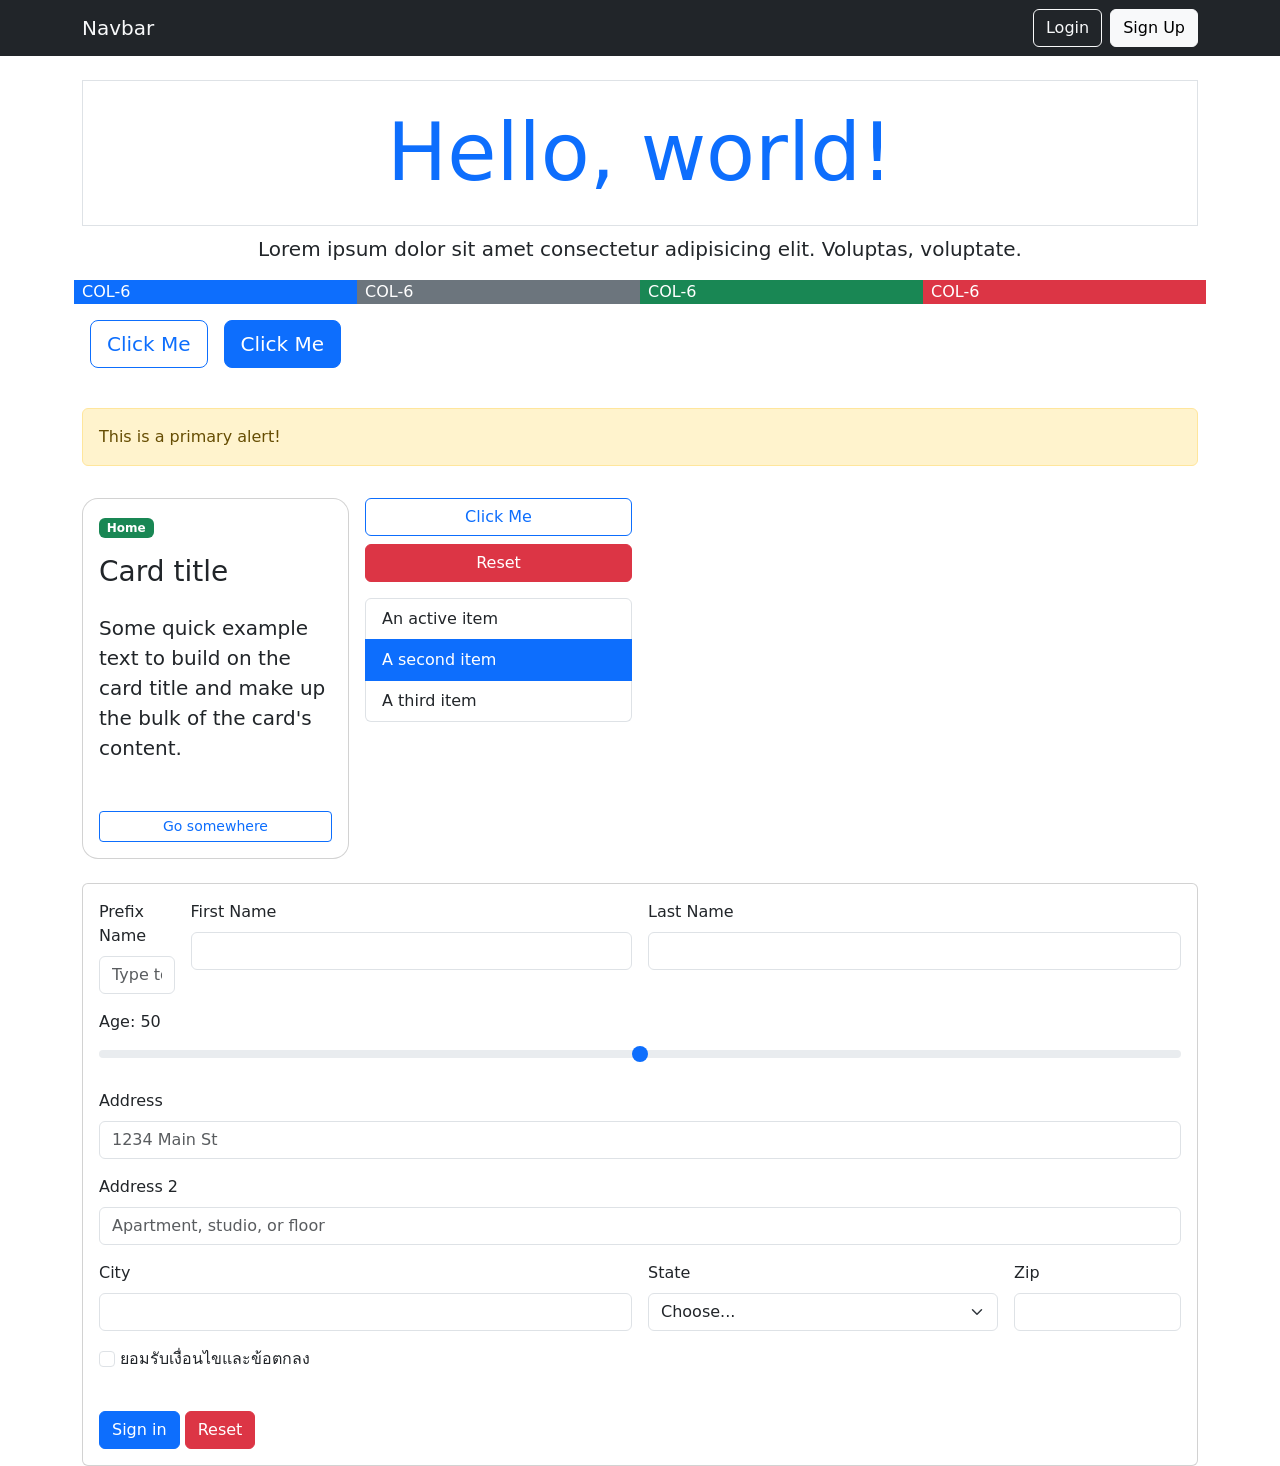
==== index.html @ 695d3e36 "initial project" ====
<!doctype html>
<html lang="en">

<head>
  <meta charset="utf-8">
  <meta name="viewport" content="width=device-width, initial-scale=1">
  <title>Bootstrap demo</title>
  <link href="https://cdn.jsdelivr.net/npm/bootstrap@5.3.8/dist/css/bootstrap.min.css" rel="stylesheet"
    integrity="sha384-sRIl4kxILFvY47J16cr9ZwB07vP4J8+LH7qKQnuqkuIAvNWLzeN8tE5YBujZqJLB" crossorigin="anonymous">
</head>

<body>
  <nav class="navbar navbar-expand-lg navbar-light bg-dark">
    <div class="container">
      <a class="navbar-brand link-light" href="#">Navbar</a>
      <div class="d-flex gap-2">
        <button class="btn btn-outline-light">Login</button>
        <button class="btn btn-light">Sign Up</button>
      </div>
      <!-- <button class="navbar-toggler" type="button" data-bs-toggle="collapse" data-bs-target="#navbarNav"
        aria-controls="navbarNav" aria-expanded="false" aria-label="Toggle navigation">
        <span class="navbar-toggler-icon"></span>
      </button> -->
      <!-- <div class="collapse navbar-collapse" id="navbarNav">
        <ul class="navbar-nav">
          <li class="nav-item">
            <a class="nav-link active" aria-current="page" href="#">Home</a>
          </li>
          <li class="nav-item">
            <a class="nav-link" href="#">Features</a>
          </li>
          <li class="nav-item">
            <a class="nav-link" href="#">Pricing</a>
          </li>
          <li class="nav-item">
            <a class="nav-link disabled">Disabled</a>
          </li>
        </ul>
      </div> -->
    </div>
  </nav>

  <div class="container py-4">
    <h1 class="text-center display-1 p-4 border text-primary">Hello, world!</h1>
    <p class="lead text-center">Lorem ipsum dolor sit amet consectetur adipisicing elit. Voluptas, voluptate.</p>
    <div class="row g-3">
      <div class="col-md-3 col-xs-6 col-12 bg-primary text-white">
        COL-6
      </div>
      <div class="col-md-3 col-xs-6 col-12 bg-secondary text-white">
        COL-6
      </div>
      <div class="col-md-3 col-xs-6 col-12 bg-success text-white">
        COL-6
      </div>
      <div class="col-md-3 col-xs-6 col-12 bg-danger text-white">
        COL-6
      </div>
      <div class="col-md-3 col-xs-6 col-12 text-white d-flex justify-content-center align-items-center gap-3">
        <button class="btn btn-outline-primary btn-lg">Click Me</button>
        <button class="btn btn-primary btn-lg">Click Me</button>
      </div>
    </div>

    <div class="row g-3 mt-4">

      <div>
        <div class="alert alert-warning" role="alert">
          This is a primary alert!
        </div>
      </div>

      <div class="col-3">
        <div class="card rounded-4 h-100">
          <div class="card-body d-flex flex-column gap-3">
            <div>
              <span class="badge text-bg-success">Home</span>
            </div>
            <h3 class="card-title">Card title</h3>
            <p class="lead card-text">Some quick example text to build on the card title and make up the bulk of the
              card's content.</p>
            <img
              src="https://images.unsplash.com/photo-1773332585754-f1436987743b?q=80&w=1170&auto=format&fit=crop&ixlib=rb-4.1.0&ixid=M3wxMjA3fDF8MHxwaG90by1wYWdlfHx8fGVufDB8fHx8fA%3D%3D"
              alt="" />
            <button class="btn btn-sm btn-outline-primary w-100">Go somewhere</button>
          </div>
        </div>
      </div>

      <div class="col-3">
        <div class="d-flex flex-column justify-content-center w-100 gap-2">
          <button class="btn btn-outline-primary">Click Me</button>
          <button class="btn btn-danger">Reset</button>
        </div>
        <div class="list-group mt-3">
          <a href="#" class="list-group-item list-group-item-action" aria-current="true">
            An active item
          </a>
          <a href="#" class="list-group-item list-group-item-action active">A second item</a>
          <a href="#" class="list-group-item list-group-item-action">A third item</a>
        </div>
      </div>
    </div>

  </div>

  <!-- Form -->
  <div class="container">
    <div class="card">
      <div class="card-body">
        <form class="needs-validation row g-3" novalidate>

          <div class="col-md-1">
            <label for="pname" class="form-label">Prefix Name</label>
            <input class="form-control" list="prefixOptions" id="pname" placeholder="Type to search...">
            <datalist id="prefixOptions">
              <option value="" disabled selected hidden>Select a prefix</option>
              <option value="Mr.">
              <option value="Mrs.">
              <option value="Ms.">
              <option value="Dr.">
              <option value="Prof.">
            </datalist>
          </div>

          <div class="col-md-5">
            <label for="fname" class="form-label">First Name</label>
            <input type="text" class="form-control" id="fname" required>
            <div class="invalid-feedback">
              Please provide your first name.
            </div>
          </div>

          <div class="col-md-6">
            <label for="lname" class="form-label">Last Name</label>
            <input type="text" class="form-control" id="lname" required>
            <div class="invalid-feedback">
              Please provide your last name.
            </div>
          </div>

          <div class="col-md-12">
            <label for="age" class="form-label">Age: <span id="ageValue">50</span></label>
            <input type="range" class="form-range" id="age" min="0" max="100" value="50" required>
            <div class="invalid-feedback">
              Please provide your age.
            </div>
          </div>

          <div class="col-12">
            <label for="inputAddress" class="form-label">Address</label>
            <input type="text" class="form-control" id="inputAddress" placeholder="1234 Main St" required>
            <div class="invalid-feedback">
              Please provide a valid address.
            </div>
          </div>

          <div class="col-12">
            <label for="inputAddress2" class="form-label">Address 2</label>
            <input type="text" class="form-control" id="inputAddress2" placeholder="Apartment, studio, or floor">
          </div>

          <div class="col-md-6">
            <label for="inputCity" class="form-label">City</label>
            <input type="text" class="form-control" id="inputCity" required>
            <div class="invalid-feedback">
              Please provide a valid city.
            </div>
          </div>

          <div class="col-md-4">
            <label for="inputState" class="form-label">State</label>
            <select id="inputState" class="form-select">
              <option selected>Choose...</option>
              <option>...</option>
            </select>
          </div>

          <div class="col-md-2">
            <label for="inputZip" class="form-label">Zip</label>
            <input type="text" class="form-control" id="inputZip" required>
            <div class="invalid-feedback">
              Please provide a valid zip.
            </div>
          </div>

          <div>
            <input type="checkbox" class="form-check-input" id="terms" required>
            <div class="invalid-feedback">
              You must accept the terms and conditions.
            </div>
            <label class="form-check-label" for="terms">
              ยอมรับเงื่อนไขและข้อตกลง
            </label>
          </div>
          
          <div class="col-md-2">
            <button type="submit" class="btn btn-primary mt-4">Sign in</button>
            <button type="reset" class="btn btn-danger mt-4">Reset</button>
          </div>
        </form>
      </div>
    </div>
  </div>

  <script src="https://cdn.jsdelivr.net/npm/bootstrap@5.3.8/dist/js/bootstrap.bundle.min.js"
    integrity="sha384-FKyoEForCGlyvwx9Hj09JcYn3nv7wiPVlz7YYwJrWVcXK/BmnVDxM+D2scQbITxI"
    crossorigin="anonymous"></script>

  <script>
    (() => {
      'use strict'
      const forms = document.querySelectorAll('.needs-validation')
      Array.from(forms).forEach(form => {
        form.addEventListener('submit', event => {
          if (!form.checkValidity()) {
            event.preventDefault()
            event.stopPropagation()
          }
          form.classList.add('was-validated')
        }, false)
      })
    })()

    // Show range slider value in real-time
    const ageRange = document.getElementById('age')
    const ageValue = document.getElementById('ageValue')
    ageRange.addEventListener('input', () => {
      ageValue.textContent = ageRange.value
    })
  </script>
</body>

</html>
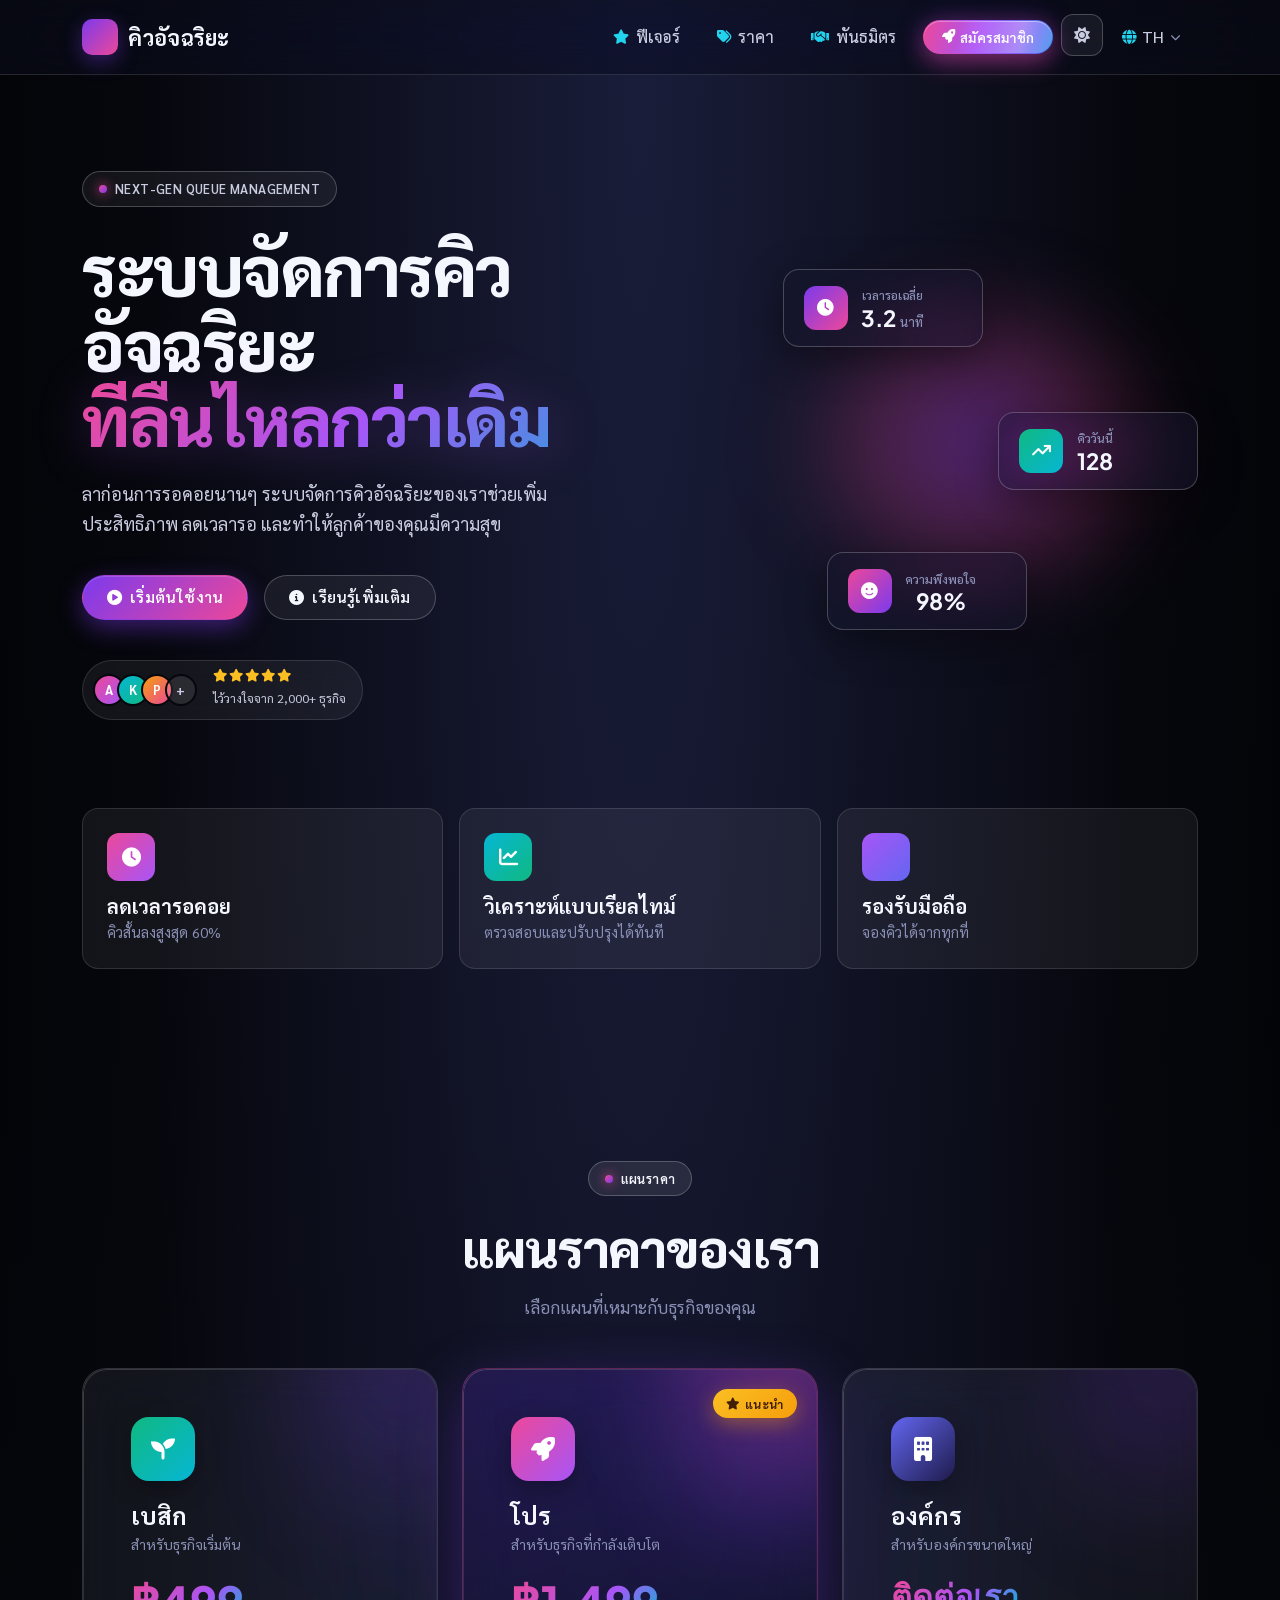
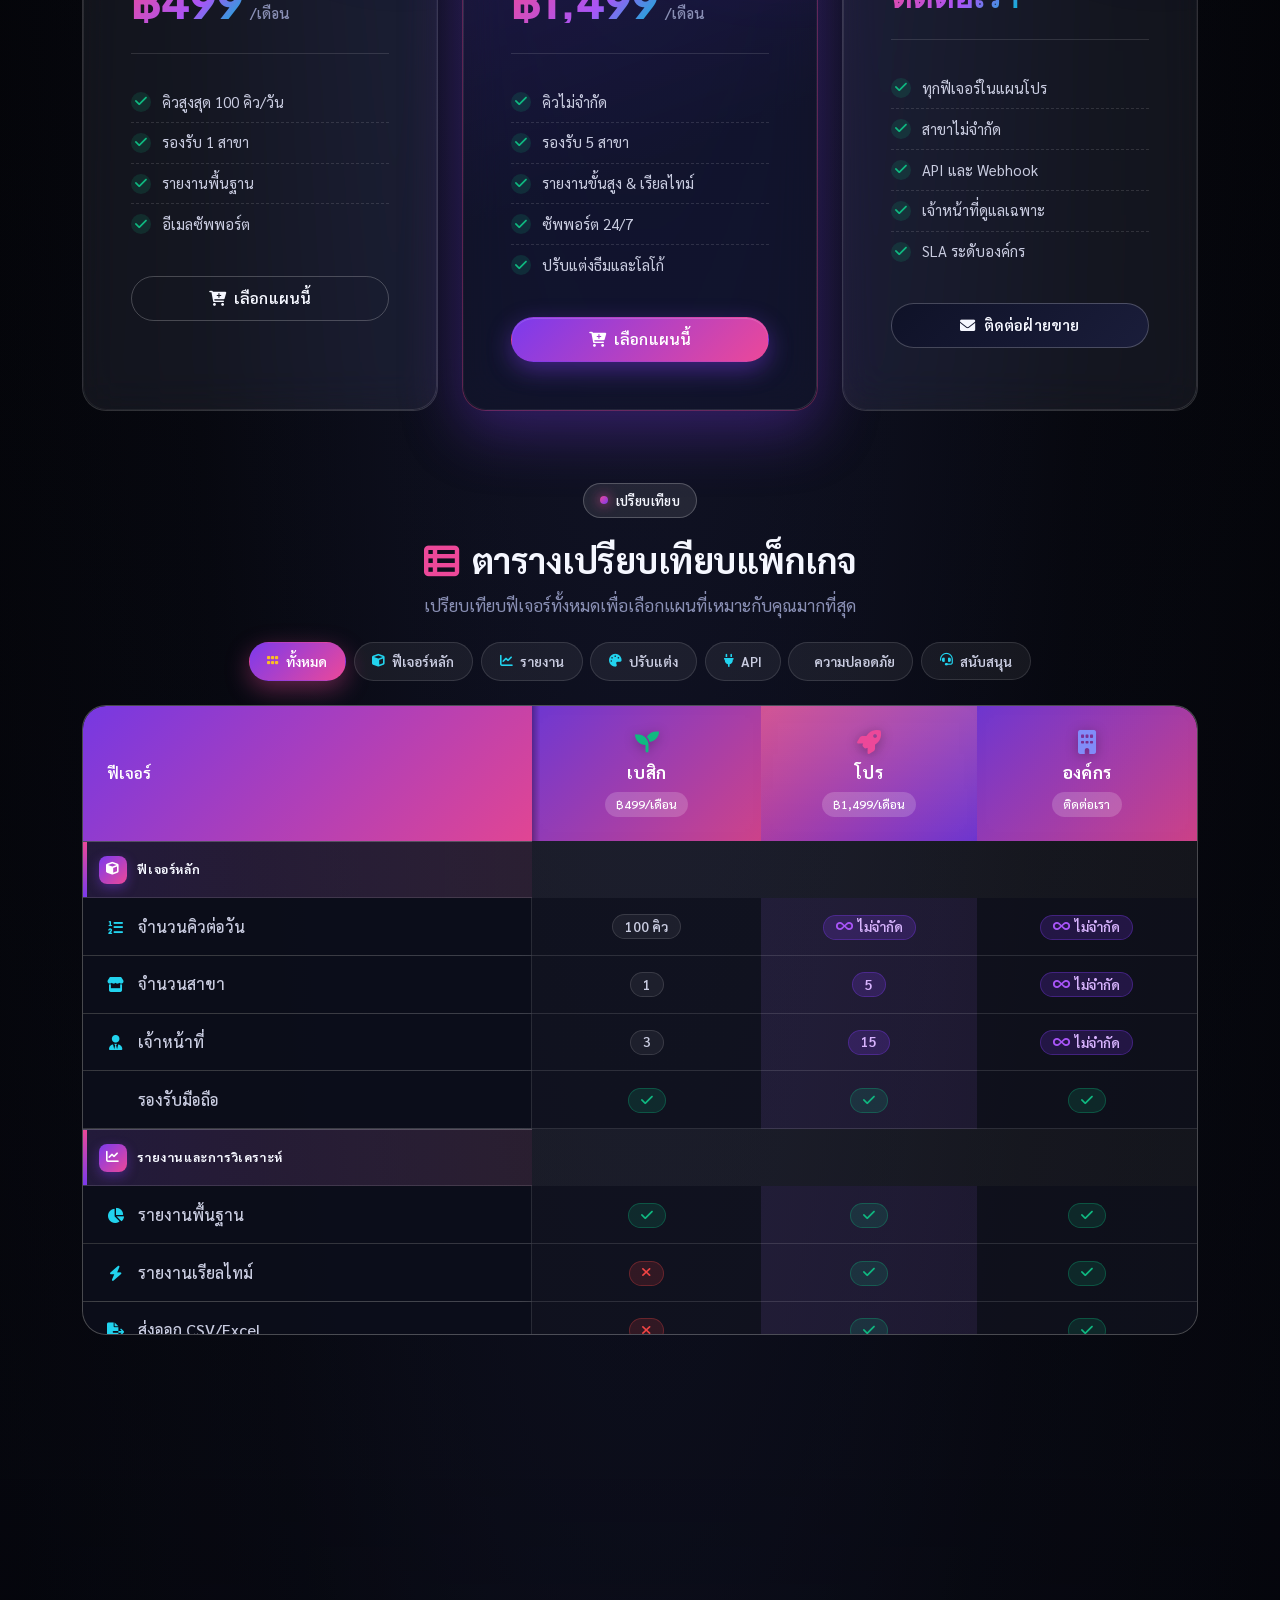
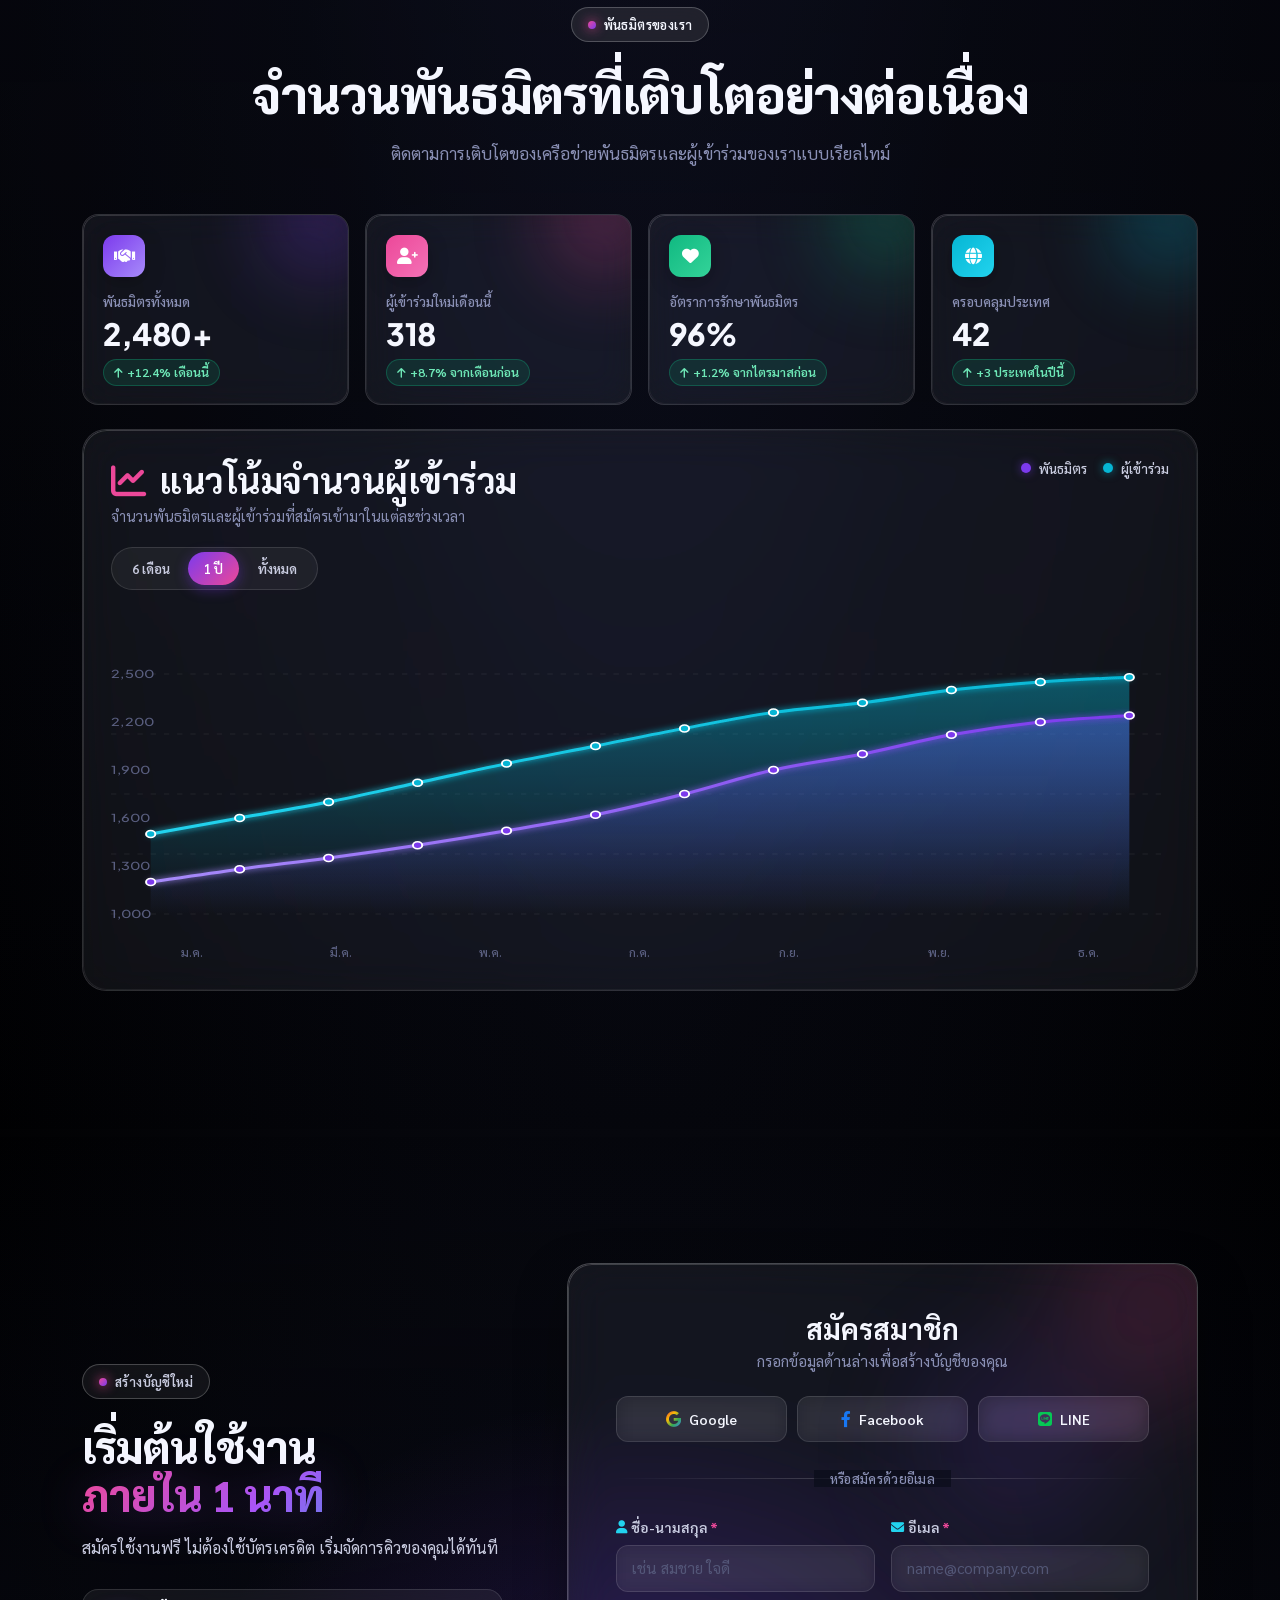
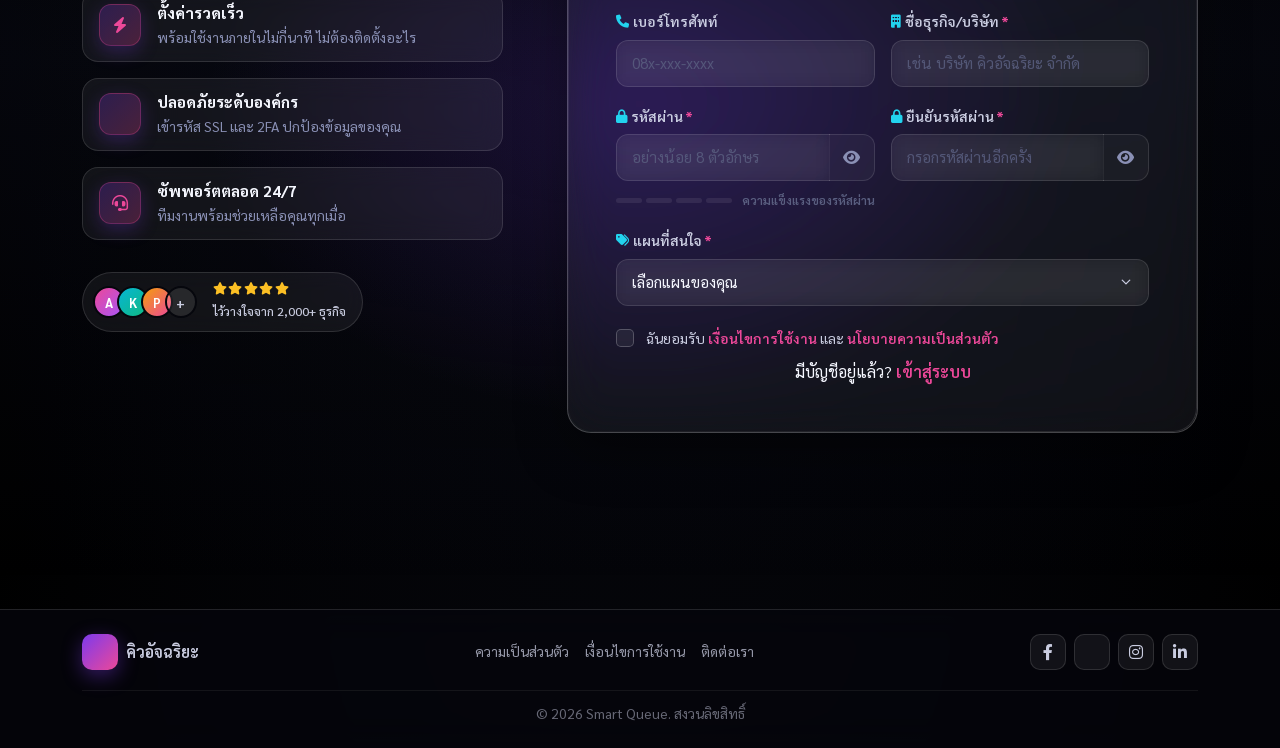
==== commit c8b38166: "Include switch theme" ====
--- a/index.html
+++ b/index.html
@@ -1,234 +1,1331 @@
-<!doctype html>
-<html lang="en">
+<!DOCTYPE html>
+<html lang="th">
 
 <head>
-  <meta charset="utf-8">
-  <meta name="viewport" content="width=device-width, initial-scale=1">
-  <title>Bootstrap demo</title>
-  <link href="https://cdn.jsdelivr.net/npm/bootstrap@5.3.8/dist/css/bootstrap.min.css" rel="stylesheet"
-    integrity="sha384-sRIl4kxILFvY47J16cr9ZwB07vP4J8+LH7qKQnuqkuIAvNWLzeN8tE5YBujZqJLB" crossorigin="anonymous">
+    <meta charset="utf-8">
+    <meta name="viewport" content="width=device-width, initial-scale=1.0">
+    <title>Landing Page — Aurora Glass</title>
+
+    <link rel="stylesheet" href="https://cdnjs.cloudflare.com/ajax/libs/font-awesome/6.0.0-beta3/css/all.min.css">
+    <link rel="stylesheet" href="https://cdnjs.cloudflare.com/ajax/libs/animate.css/4.1.1/animate.min.css">
+
+    <!-- Google Fonts -->
+    <link rel="preconnect" href="https://fonts.googleapis.com">
+    <link rel="preconnect" href="https://fonts.gstatic.com" crossorigin>
+    <link
+        href="https://fonts.googleapis.com/css2?family=Sarabun:ital,wght@0,100;0,200;0,300;0,400;0,500;0,600;0,700;0,800;1,100;1,200;1,300;1,400;1,500;1,600;1,700;1,800&family=Plus+Jakarta+Sans:wght@500;600;700;800&display=swap"
+        rel="stylesheet">
+
+    <!-- Bootstrap -->
+    <link href="https://cdn.jsdelivr.net/npm/bootstrap@5.3.8/dist/css/bootstrap.min.css" rel="stylesheet"
+        integrity="sha384-sRIl4kxILFvY47J16cr9ZwB07vP4J8+LH7qKQnuqkuIAvNWLzeN8tE5YBujZqJLB" crossorigin="anonymous">
+
+    <link rel="stylesheet" href="./styles.css">
+
+    <script>
+        // Apply theme as early as possible to avoid flash of unstyled content.
+        (function () {
+            try {
+                var stored = localStorage.getItem('preferred-theme');
+                var theme = (stored === 'light' || stored === 'dark') ? stored : 'dark';
+                document.documentElement.setAttribute('data-theme', theme);
+            } catch (e) {
+                document.documentElement.setAttribute('data-theme', 'dark');
+            }
+        })();
+    </script>
 </head>
 
-<body>
-  <nav class="navbar navbar-expand-lg navbar-light bg-dark">
-    <div class="container">
-      <a class="navbar-brand link-light" href="#">Navbar</a>
-      <div class="d-flex gap-2">
-        <button class="btn btn-outline-light">Login</button>
-        <button class="btn btn-light">Sign Up</button>
-      </div>
-      <!-- <button class="navbar-toggler" type="button" data-bs-toggle="collapse" data-bs-target="#navbarNav"
-        aria-controls="navbarNav" aria-expanded="false" aria-label="Toggle navigation">
-        <span class="navbar-toggler-icon"></span>
-      </button> -->
-      <!-- <div class="collapse navbar-collapse" id="navbarNav">
-        <ul class="navbar-nav">
-          <li class="nav-item">
-            <a class="nav-link active" aria-current="page" href="#">Home</a>
-          </li>
-          <li class="nav-item">
-            <a class="nav-link" href="#">Features</a>
-          </li>
-          <li class="nav-item">
-            <a class="nav-link" href="#">Pricing</a>
-          </li>
-          <li class="nav-item">
-            <a class="nav-link disabled">Disabled</a>
-          </li>
-        </ul>
-      </div> -->
+<body class="aurora-body">
+
+    <!-- Aurora background layers (animated gradient blobs) -->
+    <div class="aurora-bg" aria-hidden="true">
+        <div class="aurora-blob aurora-blob-1"></div>
+        <div class="aurora-blob aurora-blob-2"></div>
+        <div class="aurora-blob aurora-blob-3"></div>
+        <div class="aurora-blob aurora-blob-4"></div>
+        <div class="aurora-noise"></div>
     </div>
-  </nav>
-
-  <div class="container py-4">
-    <h1 class="text-center display-1 p-4 border text-primary">Hello, world!</h1>
-    <p class="lead text-center">Lorem ipsum dolor sit amet consectetur adipisicing elit. Voluptas, voluptate.</p>
-    <div class="row g-3">
-      <div class="col-md-3 col-xs-6 col-12 bg-primary text-white">
-        COL-6
-      </div>
-      <div class="col-md-3 col-xs-6 col-12 bg-secondary text-white">
-        COL-6
-      </div>
-      <div class="col-md-3 col-xs-6 col-12 bg-success text-white">
-        COL-6
-      </div>
-      <div class="col-md-3 col-xs-6 col-12 bg-danger text-white">
-        COL-6
-      </div>
-      <div class="col-md-3 col-xs-6 col-12 text-white d-flex justify-content-center align-items-center gap-3">
-        <button class="btn btn-outline-primary btn-lg">Click Me</button>
-        <button class="btn btn-primary btn-lg">Click Me</button>
-      </div>
-    </div>
-
-    <div class="row g-3 mt-4">
-
-      <div>
-        <div class="alert alert-warning" role="alert">
-          This is a primary alert!
+
+    <!-- ================= NAVBAR ================= -->
+    <nav class="navbar navbar-expand-lg aurora-navbar sticky-top">
+        <div class="container">
+            <a class="navbar-brand aurora-brand" href="#">
+                <span class="brand-mark"><i class="fas fa-users-line"></i></span>
+                <span data-i18n data-th="คิวอัจฉริยะ" data-en="Smart Queue">คิวอัจฉริยะ</span>
+            </a>
+            <button class="navbar-toggler aurora-toggler" type="button" data-bs-toggle="collapse"
+                data-bs-target="#navbarNav" aria-controls="navbarNav" aria-expanded="false"
+                aria-label="Toggle navigation">
+                <span class="navbar-toggler-icon"></span>
+            </button>
+            <div class="collapse navbar-collapse" id="navbarNav">
+                <ul class="navbar-nav ms-auto align-items-lg-center">
+                    <li class="nav-item">
+                        <a class="nav-link aurora-nav-link" href="#features">
+                            <i class="fas fa-star"></i>
+                            <span data-i18n data-th="ฟีเจอร์" data-en="Features">ฟีเจอร์</span>
+                        </a>
+                    </li>
+                    <li class="nav-item">
+                        <a class="nav-link aurora-nav-link" href="#pricing">
+                            <i class="fas fa-tags"></i>
+                            <span data-i18n data-th="ราคา" data-en="Pricing">ราคา</span>
+                        </a>
+                    </li>
+                    <li class="nav-item">
+                        <a class="nav-link aurora-nav-link" href="#partners">
+                            <i class="fas fa-handshake"></i>
+                            <span data-i18n data-th="พันธมิตร" data-en="Partners">พันธมิตร</span>
+                        </a>
+                    </li>
+                    <li class="nav-item ms-lg-2">
+                        <a class="btn aurora-btn aurora-btn-rainbow aurora-btn-sm" href="#register">
+                            <i class="fas fa-rocket me-1"></i>
+                            <span data-i18n data-th="สมัครสมาชิก" data-en="Sign up">สมัครสมาชิก</span>
+                        </a>
+                    </li>
+                    <li class="nav-item ms-lg-2">
+                        <button type="button" id="themeToggle" class="theme-toggle"
+                            aria-label="Toggle color theme" aria-pressed="false"
+                            title="Toggle theme">
+                            <i class="fas fa-sun theme-icon-sun" aria-hidden="true"></i>
+                            <i class="fas fa-moon theme-icon-moon" aria-hidden="true"></i>
+                        </button>
+                    </li>
+                    <li class="nav-item dropdown lang-switcher">
+                        <a class="nav-link aurora-nav-link aurora-lang-toggle" href="#" id="langDropdown" role="button"
+                            data-bs-toggle="dropdown" aria-expanded="false" aria-label="Language switcher">
+                            <i class="fas fa-globe"></i>
+                            <span id="currentLangLabel">TH</span>
+                            <i class="fas fa-chevron-down lang-caret"></i>
+                        </a>
+                        <ul class="dropdown-menu aurora-dropdown" aria-labelledby="langDropdown">
+                            <li>
+                                <a class="dropdown-item lang-switch" href="#" data-lang="th">
+                                    <span class="flag">🇹🇭</span> ภาษาไทย
+                                </a>
+                            </li>
+                            <li>
+                                <a class="dropdown-item lang-switch" href="#" data-lang="en">
+                                    <span class="flag">🇬🇧</span> English
+                                </a>
+                            </li>
+                        </ul>
+                    </li>
+                </ul>
+            </div>
         </div>
-      </div>
-
-      <div class="col-3">
-        <div class="card rounded-4 h-100">
-          <div class="card-body d-flex flex-column gap-3">
-            <div>
-              <span class="badge text-bg-success">Home</span>
+    </nav>
+
+    <!-- ================= HERO ================= -->
+    <section class="aurora-hero">
+        <div class="container hero-container">
+            <div class="row align-items-center justify-content-center g-5">
+                <div class="col-lg-7 text-lg-start text-center">
+                    <span class="hero-eyebrow animate__animated animate__fadeInDown">
+                        <span class="eyebrow-dot"></span>
+                        <span data-i18n data-th="Next-Gen Queue Management"
+                            data-en="Next-Gen Queue Management">Next-Gen Queue Management</span>
+                    </span>
+                    <h1 class="hero-title animate__animated animate__fadeInDown">
+                        <span data-i18n data-th="ระบบจัดการคิวอัจฉริยะ"
+                            data-en="Smart Queue System">ระบบจัดการคิวอัจฉริยะ</span>
+                        <span class="hero-title-gradient" data-i18n data-th="ที่ลื่นไหลกว่าเดิม"
+                            data-en="made fluid.">ที่ลื่นไหลกว่าเดิม</span>
+                    </h1>
+                    <p class="hero-lead animate__animated animate__fadeInUp animate__delay-1s">
+                        <span data-i18n
+                            data-th="ลาก่อนการรอคอยนานๆ ระบบจัดการคิวอัจฉริยะของเราช่วยเพิ่มประสิทธิภาพ ลดเวลารอ และทำให้ลูกค้าของคุณมีความสุข"
+                            data-en="Say goodbye to long waits. Our intelligent queue management system streamlines your flow, reduces wait times, and keeps your customers happy.">ลาก่อนการรอคอยนานๆ
+                            ระบบจัดการคิวอัจฉริยะของเราช่วยเพิ่มประสิทธิภาพ ลดเวลารอ
+                            และทำให้ลูกค้าของคุณมีความสุข</span>
+                    </p>
+                    <div
+                        class="d-flex justify-content-lg-start justify-content-center gap-3 hero-cta animate__animated animate__fadeInUp animate__delay-2s">
+                        <a href="#features" class="btn aurora-btn aurora-btn-primary aurora-btn-glow">
+                            <i class="fas fa-play-circle me-2"></i>
+                            <span data-i18n data-th="เริ่มต้นใช้งาน" data-en="Get Started">เริ่มต้นใช้งาน</span>
+                        </a>
+                        <a href="#pricing" class="btn aurora-btn aurora-btn-ghost">
+                            <i class="fas fa-info-circle me-2"></i>
+                            <span data-i18n data-th="เรียนรู้เพิ่มเติม" data-en="Learn More">เรียนรู้เพิ่มเติม</span>
+                        </a>
+                    </div>
+
+                    <div class="hero-trust animate__animated animate__fadeIn animate__delay-3s">
+                        <div class="trust-avatars">
+                            <span class="avatar a1">A</span>
+                            <span class="avatar a2">K</span>
+                            <span class="avatar a3">P</span>
+                            <span class="avatar a4">+</span>
+                        </div>
+                        <div class="trust-text">
+                            <div class="trust-stars">
+                                <i class="fas fa-star"></i><i class="fas fa-star"></i><i
+                                    class="fas fa-star"></i><i class="fas fa-star"></i><i class="fas fa-star"></i>
+                            </div>
+                            <small data-i18n data-th="ไว้วางใจจาก 2,000+ ธุรกิจ"
+                                data-en="Trusted by 2,000+ businesses">ไว้วางใจจาก 2,000+ ธุรกิจ</small>
+                        </div>
+                    </div>
+                </div>
+
+                <div class="col-lg-5 text-center animate__animated animate__fadeIn animate__delay-2s">
+                    <div class="hero-visual">
+                        <div class="hero-glow"></div>
+                        <div class="hero-card-stack">
+                            <div class="floating-card fc-1">
+                                <div class="fc-icon"><i class="fas fa-clock"></i></div>
+                                <div>
+                                    <div class="fc-label" data-i18n data-th="เวลารอเฉลี่ย"
+                                        data-en="Avg. wait time">เวลารอเฉลี่ย</div>
+                                    <div class="fc-value">3.2 <small>นาที</small></div>
+                                </div>
+                            </div>
+                            <div class="floating-card fc-2">
+                                <div class="fc-icon green"><i class="fas fa-arrow-trend-up"></i></div>
+                                <div>
+                                    <div class="fc-label" data-i18n data-th="คิววันนี้"
+                                        data-en="Today's queue">คิววันนี้</div>
+                                    <div class="fc-value">128</div>
+                                </div>
+                            </div>
+                            <div class="floating-card fc-3">
+                                <div class="fc-icon purple"><i class="fas fa-face-smile"></i></div>
+                                <div>
+                                    <div class="fc-label" data-i18n data-th="ความพึงพอใจ"
+                                        data-en="Satisfaction">ความพึงพอใจ</div>
+                                    <div class="fc-value">98%</div>
+                                </div>
+                            </div>
+                        </div>
+                    </div>
+                </div>
             </div>
-            <h3 class="card-title">Card title</h3>
-            <p class="lead card-text">Some quick example text to build on the card title and make up the bulk of the
-              card's content.</p>
-            <img
-              src="https://images.unsplash.com/photo-1773332585754-f1436987743b?q=80&w=1170&auto=format&fit=crop&ixlib=rb-4.1.0&ixid=M3wxMjA3fDF8MHxwaG90by1wYWdlfHx8fGVufDB8fHx8fA%3D%3D"
-              alt="" />
-            <button class="btn btn-sm btn-outline-primary w-100">Go somewhere</button>
-          </div>
+
+            <!-- Features highlight row -->
+            <div id="features" class="row mt-5 pt-4 g-3 animate__animated animate__fadeIn animate__delay-3s">
+                <div class="col-md-4">
+                    <div class="aurora-feature-tile">
+                        <div class="tile-icon tile-1"><i class="fas fa-clock"></i></div>
+                        <h5 class="fw-bold mb-1"><span data-i18n data-th="ลดเวลารอคอย"
+                            data-en="Reduce Wait Time">ลดเวลารอคอย</span></h5>
+                        <p class="mb-0"><span data-i18n data-th="คิวสั้นลงสูงสุด 60%"
+                            data-en="Up to 60% shorter queues">คิวสั้นลงสูงสุด 60%</span></p>
+                    </div>
+                </div>
+                <div class="col-md-4">
+                    <div class="aurora-feature-tile">
+                        <div class="tile-icon tile-2"><i class="fas fa-chart-line"></i></div>
+                        <h5 class="fw-bold mb-1"><span data-i18n data-th="วิเคราะห์แบบเรียลไทม์"
+                            data-en="Real-Time Analytics">วิเคราะห์แบบเรียลไทม์</span></h5>
+                        <p class="mb-0"><span data-i18n data-th="ตรวจสอบและปรับปรุงได้ทันที"
+                            data-en="Monitor and optimize instantly">ตรวจสอบและปรับปรุงได้ทันที</span></p>
+                    </div>
+                </div>
+                <div class="col-md-4">
+                    <div class="aurora-feature-tile">
+                        <div class="tile-icon tile-3"><i class="fas fa-mobile-screen"></i></div>
+                        <h5 class="fw-bold mb-1"><span data-i18n data-th="รองรับมือถือ"
+                            data-en="Mobile Ready">รองรับมือถือ</span></h5>
+                        <p class="mb-0"><span data-i18n data-th="จองคิวได้จากทุกที่"
+                            data-en="Join queues from anywhere">จองคิวได้จากทุกที่</span></p>
+                    </div>
+                </div>
+            </div>
         </div>
-      </div>
-
-      <div class="col-3">
-        <div class="d-flex flex-column justify-content-center w-100 gap-2">
-          <button class="btn btn-outline-primary">Click Me</button>
-          <button class="btn btn-danger">Reset</button>
+    </section>
+
+    <!-- ================= PRICING ================= -->
+    <section id="pricing" class="aurora-pricing">
+        <div class="container py-5">
+            <div class="text-center mb-5 pricing-header">
+                <span class="hero-eyebrow eyebrow-dark mx-auto">
+                    <span class="eyebrow-dot"></span>
+                    <span data-i18n data-th="แผนราคา" data-en="Pricing">แผนราคา</span>
+                </span>
+                <h2 class="section-title">
+                    <span data-i18n data-th="แผนราคาของเรา" data-en="Our Pricing Plans">แผนราคาของเรา</span>
+                </h2>
+                <p class="section-sub">
+                    <span data-i18n data-th="เลือกแผนที่เหมาะกับธุรกิจของคุณ"
+                        data-en="Choose the plan that fits your business">เลือกแผนที่เหมาะกับธุรกิจของคุณ</span>
+                </p>
+            </div>
+
+            <div class="row g-4 justify-content-center">
+                <!-- Basic -->
+                <div class="col-lg-4 col-md-6">
+                    <div class="glass-pricing-card animate__animated animate__fadeInUp">
+                        <div class="card-glow"></div>
+                        <div class="card-body p-5">
+                            <div class="pricing-icon-wrap icon-1">
+                                <i class="fas fa-seedling"></i>
+                            </div>
+                            <h4 class="fw-bold mb-1"><span data-i18n data-th="เบสิก" data-en="Basic">เบสิก</span></h4>
+                            <p class="plan-tag" data-i18n data-th="สำหรับธุรกิจเริ่มต้น"
+                                data-en="For starter businesses">สำหรับธุรกิจเริ่มต้น</p>
+                            <div class="pricing-price">
+                                <span class="price-amount">฿499</span>
+                                <span class="price-period">/<span data-i18n data-th="เดือน"
+                                    data-en="month">เดือน</span></span>
+                            </div>
+                            <ul class="plan-features">
+                                <li><i class="fas fa-check"></i> <span data-i18n data-th="คิวสูงสุด 100 คิว/วัน"
+                                    data-en="Up to 100 queues/day">คิวสูงสุด 100 คิว/วัน</span></li>
+                                <li><i class="fas fa-check"></i> <span data-i18n data-th="รองรับ 1 สาขา"
+                                    data-en="1 branch support">รองรับ 10 สาขา</span></li>
+                                <li><i class="fas fa-check"></i> <span data-i18n data-th="รายงานพื้นฐาน"
+                                    data-en="Basic reports">รายงานพื้นฐาน</span></li>
+                                <li><i class="fas fa-check"></i> <span data-i18n data-th="อีเมลซัพพอร์ต"
+                                    data-en="Email support">อีเมลซัพพอร์ต</span></li>
+                            </ul>
+                            <a href="#contact" class="btn aurora-btn aurora-btn-outline w-100">
+                                <i class="fas fa-cart-plus me-2"></i>
+                                <span data-i18n data-th="เลือกแผนนี้" data-en="Choose Plan">เลือกแผนนี้</span>
+                            </a>
+                        </div>
+                    </div>
+                </div>
+
+                <!-- Pro -->
+                <div class="col-lg-4 col-md-6">
+                    <div
+                        class="glass-pricing-card glass-pricing-pro animate__animated animate__fadeInUp animate__delay-1s">
+                        <div class="card-glow pro-glow"></div>
+                        <span class="popular-badge">
+                            <i class="fas fa-star me-1"></i>
+                            <span data-i18n data-th="แนะนำ" data-en="Popular">แนะนำ</span>
+                        </span>
+                        <div class="card-body p-5">
+                            <div class="pricing-icon-wrap icon-2">
+                                <i class="fas fa-rocket"></i>
+                            </div>
+                            <h4 class="fw-bold mb-1"><span data-i18n data-th="โปร" data-en="Pro">โปร</span></h4>
+                            <p class="plan-tag" data-i18n data-th="สำหรับธุรกิจที่กำลังเติบโต"
+                                data-en="For growing businesses">สำหรับธุรกิจที่กำลังเติบโต</p>
+                            <div class="pricing-price">
+                                <span class="price-amount">฿1,499</span>
+                                <span class="price-period">/<span data-i18n data-th="เดือน"
+                                    data-en="month">เดือน</span></span>
+                            </div>
+                            <ul class="plan-features">
+                                <li><i class="fas fa-check"></i> <span data-i18n data-th="คิวไม่จำกัด"
+                                    data-en="Unlimited queues">คิวไม่จำกัด</span></li>
+                                <li><i class="fas fa-check"></i> <span data-i18n data-th="รองรับ 5 สาขา"
+                                    data-en="Up to 5 branches">รองรับ 5 สาขา</span></li>
+                                <li><i class="fas fa-check"></i> <span data-i18n
+                                    data-th="รายงานขั้นสูง & เรียลไทม์"
+                                    data-en="Advanced real-time reports">รายงานขั้นสูง & เรียลไทม์</span></li>
+                                <li><i class="fas fa-check"></i> <span data-i18n data-th="ซัพพอร์ต 24/7"
+                                    data-en="24/7 support">ซัพพอร์ต 24/7</span></li>
+                                <li><i class="fas fa-check"></i> <span data-i18n data-th="ปรับแต่งธีมและโลโก้"
+                                    data-en="Custom theme & logo">ปรับแต่งธีมและโลโก้</span></li>
+                            </ul>
+                            <a href="#contact" class="btn aurora-btn aurora-btn-primary aurora-btn-glow w-100">
+                                <i class="fas fa-cart-plus me-2"></i>
+                                <span data-i18n data-th="เลือกแผนนี้" data-en="Choose Plan">เลือกแผนนี้</span>
+                            </a>
+                        </div>
+                    </div>
+                </div>
+
+                <!-- Enterprise -->
+                <div class="col-lg-4 col-md-6">
+                    <div class="glass-pricing-card animate__animated animate__fadeInUp animate__delay-2s">
+                        <div class="card-glow"></div>
+                        <div class="card-body p-5">
+                            <div class="pricing-icon-wrap icon-3">
+                                <i class="fas fa-building"></i>
+                            </div>
+                            <h4 class="fw-bold mb-1"><span data-i18n data-th="องค์กร" data-en="Enterprise">องค์กร</span>
+                            </h4>
+                            <p class="plan-tag" data-i18n data-th="สำหรับองค์กรขนาดใหญ่"
+                                data-en="For large organizations">สำหรับองค์กรขนาดใหญ่</p>
+                            <div class="pricing-price">
+                                <span class="price-amount price-text" data-i18n data-th="ติดต่อเรา"
+                                    data-en="Contact us">ติดต่อเรา</span>
+                            </div>
+                            <ul class="plan-features">
+                                <li><i class="fas fa-check"></i> <span data-i18n data-th="ทุกฟีเจอร์ในแผนโปร"
+                                    data-en="All Pro features">ทุกฟีเจอร์ในแผนโปร</span></li>
+                                <li><i class="fas fa-check"></i> <span data-i18n data-th="สาขาไม่จำกัด"
+                                    data-en="Unlimited branches">สาขาไม่จำกัด</span></li>
+                                <li><i class="fas fa-check"></i> <span data-i18n data-th="API และ Webhook"
+                                    data-en="API & Webhooks">API และ Webhook</span></li>
+                                <li><i class="fas fa-check"></i> <span data-i18n data-th="เจ้าหน้าที่ดูแลเฉพาะ"
+                                    data-en="Dedicated account manager">เจ้าหน้าที่ดูแลเฉพาะ</span></li>
+                                <li><i class="fas fa-check"></i> <span data-i18n data-th="SLA ระดับองค์กร"
+                                    data-en="Enterprise SLA">SLA ระดับองค์กร</span></li>
+                            </ul>
+                            <a href="#contact" class="btn aurora-btn aurora-btn-dark w-100">
+                                <i class="fas fa-envelope me-2"></i>
+                                <span data-i18n data-th="ติดต่อฝ่ายขาย" data-en="Contact Sales">ติดต่อฝ่ายขาย</span>
+                            </a>
+                        </div>
+                    </div>
+                </div>
+            </div>
+
+            <!-- ===== Comparison Table ===== -->
+            <div class="comparison-wrapper mt-5 pt-4 animate__animated animate__fadeInUp">
+                <div class="text-center mb-4 pricing-header">
+                    <span class="hero-eyebrow eyebrow-dark mx-auto">
+                        <span class="eyebrow-dot"></span>
+                        <span data-i18n data-th="เปรียบเทียบ" data-en="Compare">เปรียบเทียบ</span>
+                    </span>
+                    <h3 class="section-title-sm">
+                        <i class="fas fa-table-list me-2"></i>
+                        <span data-i18n data-th="ตารางเปรียบเทียบแพ็กเกจ"
+                            data-en="Package Comparison Table">ตารางเปรียบเทียบแพ็กเกจ</span>
+                    </h3>
+                    <p class="section-sub">
+                        <span data-i18n
+                            data-th="เปรียบเทียบฟีเจอร์ทั้งหมดเพื่อเลือกแผนที่เหมาะกับคุณมากที่สุด"
+                            data-en="Compare all features side-by-side to pick the plan that fits you best">เปรียบเทียบฟีเจอร์ทั้งหมดเพื่อเลือกแผนที่เหมาะกับคุณมากที่สุด</span>
+                    </p>
+                </div>
+
+                <ul class="nav nav-pills justify-content-center flex-wrap gap-2 comparison-filter mb-4"
+                    id="comparisonFilter" role="tablist">
+                    <li class="nav-item" role="presentation">
+                        <button class="nav-link active" data-filter="all" type="button" role="tab">
+                            <i class="fas fa-grip-horizontal"></i>
+                            <span data-i18n data-th="ทั้งหมด" data-en="All">ทั้งหมด</span>
+                        </button>
+                    </li>
+                    <li class="nav-item" role="presentation">
+                        <button class="nav-link" data-filter="core" type="button" role="tab">
+                            <i class="fas fa-cube"></i>
+                            <span data-i18n data-th="ฟีเจอร์หลัก" data-en="Core">ฟีเจอร์หลัก</span>
+                        </button>
+                    </li>
+                    <li class="nav-item" role="presentation">
+                        <button class="nav-link" data-filter="reports" type="button" role="tab">
+                            <i class="fas fa-chart-line"></i>
+                            <span data-i18n data-th="รายงาน" data-en="Reports">รายงาน</span>
+                        </button>
+                    </li>
+                    <li class="nav-item" role="presentation">
+                        <button class="nav-link" data-filter="custom" type="button" role="tab">
+                            <i class="fas fa-palette"></i>
+                            <span data-i18n data-th="ปรับแต่ง" data-en="Customize">ปรับแต่ง</span>
+                        </button>
+                    </li>
+                    <li class="nav-item" role="presentation">
+                        <button class="nav-link" data-filter="api" type="button" role="tab">
+                            <i class="fas fa-plug"></i>
+                            <span data-i18n data-th="API" data-en="API">API</span>
+                        </button>
+                    </li>
+                    <li class="nav-item" role="presentation">
+                        <button class="nav-link" data-filter="security" type="button" role="tab">
+                            <i class="fas fa-shield-halved"></i>
+                            <span data-i18n data-th="ความปลอดภัย" data-en="Security">ความปลอดภัย</span>
+                        </button>
+                    </li>
+                    <li class="nav-item" role="presentation">
+                        <button class="nav-link" data-filter="support" type="button" role="tab">
+                            <i class="fas fa-headset"></i>
+                            <span data-i18n data-th="สนับสนุน" data-en="Support">สนับสนุน</span>
+                        </button>
+                    </li>
+                </ul>
+
+                <div class="comparison-table-scroll glass-comparison">
+                    <table class="table align-middle mb-0 comparison-table">
+                        <thead>
+                            <tr class="text-white text-center">
+                                <th scope="col" class="text-start ps-4 feature-col">
+                                    <span data-i18n data-th="ฟีเจอร์" data-en="Feature">ฟีเจอร์</span>
+                                </th>
+                                <th scope="col" class="plan-col">
+                                    <div class="plan-header">
+                                        <i class="fas fa-seedling plan-icon plan-icon-1"></i>
+                                        <span class="plan-name" data-i18n data-th="เบสิก" data-en="Basic">เบสิก</span>
+                                        <span class="plan-price">฿499/<span data-i18n data-th="เดือน"
+                                            data-en="mo">เดือน</span></span>
+                                    </div>
+                                </th>
+                                <th scope="col" class="plan-col plan-col-pro">
+                                    <div class="plan-header">
+                                        <i class="fas fa-rocket plan-icon plan-icon-2"></i>
+                                        <span class="plan-name" data-i18n data-th="โปร" data-en="Pro">โปร</span>
+                                        <span class="plan-price">฿1,499/<span data-i18n data-th="เดือน"
+                                            data-en="mo">เดือน</span></span>
+                                    </div>
+                                </th>
+                                <th scope="col" class="plan-col">
+                                    <div class="plan-header">
+                                        <i class="fas fa-building plan-icon plan-icon-3"></i>
+                                        <span class="plan-name" data-i18n data-th="องค์กร"
+                                            data-en="Enterprise">องค์กร</span>
+                                        <span class="plan-price" data-i18n data-th="ติดต่อเรา"
+                                            data-en="Contact us">ติดต่อเรา</span>
+                                    </div>
+                                </th>
+                            </tr>
+                        </thead>
+                        <tbody>
+                            <!-- Core -->
+                            <tr class="category-row" data-category="core">
+                                <td colspan="4" class="category-cell">
+                                    <i class="fas fa-cube category-badge"></i>
+                                    <span data-i18n data-th="ฟีเจอร์หลัก" data-en="Core Features">ฟีเจอร์หลัก</span>
+                                </td>
+                            </tr>
+                            <tr data-category="core">
+                                <td class="ps-4 feature-cell">
+                                    <i class="fas fa-list-ol"></i>
+                                    <span data-i18n data-th="จำนวนคิวต่อวัน" data-en="Daily queue limit">จำนวนคิวต่อวัน</span>
+                                </td>
+                                <td class="text-center"><span class="value-pill value-neutral"><span data-i18n
+                                            data-th="100 คิว" data-en="100 queues">100 คิว</span></span></td>
+                                <td class="text-center plan-col-pro"><span class="value-pill value-primary"><i
+                                            class="fas fa-infinity"></i> <span data-i18n data-th="ไม่จำกัด"
+                                            data-en="Unlimited">ไม่จำกัด</span></span></td>
+                                <td class="text-center"><span class="value-pill value-primary"><i
+                                            class="fas fa-infinity"></i> <span data-i18n data-th="ไม่จำกัด"
+                                            data-en="Unlimited">ไม่จำกัด</span></span></td>
+                            </tr>
+                            <tr data-category="core">
+                                <td class="ps-4 feature-cell">
+                                    <i class="fas fa-store"></i>
+                                    <span data-i18n data-th="จำนวนสาขา" data-en="Branches">จำนวนสาขา</span>
+                                </td>
+                                <td class="text-center"><span class="value-pill value-neutral">1</span></td>
+                                <td class="text-center plan-col-pro"><span class="value-pill value-primary">5</span>
+                                </td>
+                                <td class="text-center"><span class="value-pill value-primary"><i
+                                            class="fas fa-infinity"></i> <span data-i18n data-th="ไม่จำกัด"
+                                            data-en="Unlimited">ไม่จำกัด</span></span></td>
+                            </tr>
+                            <tr data-category="core">
+                                <td class="ps-4 feature-cell">
+                                    <i class="fas fa-user-tie"></i>
+                                    <span data-i18n data-th="เจ้าหน้าที่" data-en="Staff accounts">เจ้าหน้าที่</span>
+                                </td>
+                                <td class="text-center"><span class="value-pill value-neutral">3</span></td>
+                                <td class="text-center plan-col-pro"><span class="value-pill value-primary">15</span>
+                                </td>
+                                <td class="text-center"><span class="value-pill value-primary"><i
+                                            class="fas fa-infinity"></i> <span data-i18n data-th="ไม่จำกัด"
+                                            data-en="Unlimited">ไม่จำกัด</span></span></td>
+                            </tr>
+                            <tr data-category="core">
+                                <td class="ps-4 feature-cell">
+                                    <i class="fas fa-mobile-screen"></i>
+                                    <span data-i18n data-th="รองรับมือถือ" data-en="Mobile ready">รองรับมือถือ</span>
+                                </td>
+                                <td class="text-center"><span class="value-pill value-success"><i
+                                            class="fas fa-check"></i></span></td>
+                                <td class="text-center plan-col-pro"><span class="value-pill value-success"><i
+                                            class="fas fa-check"></i></span></td>
+                                <td class="text-center"><span class="value-pill value-success"><i
+                                            class="fas fa-check"></i></span></td>
+                            </tr>
+
+                            <!-- Reports -->
+                            <tr class="category-row" data-category="reports">
+                                <td colspan="4" class="category-cell">
+                                    <i class="fas fa-chart-line category-badge"></i>
+                                    <span data-i18n data-th="รายงานและการวิเคราะห์"
+                                        data-en="Reports & Analytics">รายงานและการวิเคราะห์</span>
+                                </td>
+                            </tr>
+                            <tr data-category="reports">
+                                <td class="ps-4 feature-cell">
+                                    <i class="fas fa-chart-pie"></i>
+                                    <span data-i18n data-th="รายงานพื้นฐาน" data-en="Basic reports">รายงานพื้นฐาน</span>
+                                </td>
+                                <td class="text-center"><span class="value-pill value-success"><i
+                                            class="fas fa-check"></i></span></td>
+                                <td class="text-center plan-col-pro"><span class="value-pill value-success"><i
+                                            class="fas fa-check"></i></span></td>
+                                <td class="text-center"><span class="value-pill value-success"><i
+                                            class="fas fa-check"></i></span></td>
+                            </tr>
+                            <tr data-category="reports">
+                                <td class="ps-4 feature-cell">
+                                    <i class="fas fa-bolt"></i>
+                                    <span data-i18n data-th="รายงานเรียลไทม์" data-en="Real-time reports">รายงานเรียลไทม์</span>
+                                </td>
+                                <td class="text-center"><span class="value-pill value-danger"><i
+                                            class="fas fa-xmark"></i></span></td>
+                                <td class="text-center plan-col-pro"><span class="value-pill value-success"><i
+                                            class="fas fa-check"></i></span></td>
+                                <td class="text-center"><span class="value-pill value-success"><i
+                                            class="fas fa-check"></i></span></td>
+                            </tr>
+                            <tr data-category="reports">
+                                <td class="ps-4 feature-cell">
+                                    <i class="fas fa-file-export"></i>
+                                    <span data-i18n data-th="ส่งออก CSV/Excel" data-en="Export CSV/Excel">ส่งออก CSV/Excel</span>
+                                </td>
+                                <td class="text-center"><span class="value-pill value-danger"><i
+                                            class="fas fa-xmark"></i></span></td>
+                                <td class="text-center plan-col-pro"><span class="value-pill value-success"><i
+                                            class="fas fa-check"></i></span></td>
+                                <td class="text-center"><span class="value-pill value-success"><i
+                                            class="fas fa-check"></i></span></td>
+                            </tr>
+                            <tr data-category="reports">
+                                <td class="ps-4 feature-cell">
+                                    <i class="fas fa-brain"></i>
+                                    <span data-i18n data-th="AI insights" data-en="AI insights">AI insights</span>
+                                </td>
+                                <td class="text-center"><span class="value-pill value-danger"><i
+                                            class="fas fa-xmark"></i></span></td>
+                                <td class="text-center plan-col-pro"><span class="value-pill value-success"><i
+                                            class="fas fa-check"></i></span></td>
+                                <td class="text-center"><span class="value-pill value-success"><i
+                                            class="fas fa-check"></i></span></td>
+                            </tr>
+
+                            <!-- Customization -->
+                            <tr class="category-row" data-category="custom">
+                                <td colspan="4" class="category-cell">
+                                    <i class="fas fa-palette category-badge"></i>
+                                    <span data-i18n data-th="การปรับแต่ง" data-en="Customization">การปรับแต่ง</span>
+                                </td>
+                            </tr>
+                            <tr data-category="custom">
+                                <td class="ps-4 feature-cell">
+                                    <i class="fas fa-paint-roller"></i>
+                                    <span data-i18n data-th="ปรับแต่งธีมและโลโก้" data-en="Custom theme & logo">ปรับแต่งธีมและโลโก้</span>
+                                </td>
+                                <td class="text-center"><span class="value-pill value-danger"><i
+                                            class="fas fa-xmark"></i></span></td>
+                                <td class="text-center plan-col-pro"><span class="value-pill value-success"><i
+                                            class="fas fa-check"></i></span></td>
+                                <td class="text-center"><span class="value-pill value-success"><i
+                                            class="fas fa-check"></i></span></td>
+                            </tr>
+                            <tr data-category="custom">
+                                <td class="ps-4 feature-cell">
+                                    <i class="fas fa-language"></i>
+                                    <span data-i18n data-th="จำนวนภาษา" data-en="Languages">จำนวนภาษา</span>
+                                </td>
+                                <td class="text-center"><span class="value-pill value-neutral"><span data-i18n
+                                            data-th="2 ภาษา" data-en="2 languages">2 ภาษา</span></span></td>
+                                <td class="text-center plan-col-pro"><span class="value-pill value-primary"><span
+                                            data-i18n data-th="5 ภาษา" data-en="5 languages">5 ภาษา</span></span></td>
+                                <td class="text-center"><span class="value-pill value-primary"><span data-i18n
+                                            data-th="ไม่จำกัด" data-en="Unlimited">ไม่จำกัด</span></span></td>
+                            </tr>
+
+                            <!-- API -->
+                            <tr class="category-row" data-category="api">
+                                <td colspan="4" class="category-cell">
+                                    <i class="fas fa-plug category-badge"></i>
+                                    <span data-i18n data-th="API และการเชื่อมต่อ" data-en="API & Integrations">API และการเชื่อมต่อ</span>
+                                </td>
+                            </tr>
+                            <tr data-category="api">
+                                <td class="ps-4 feature-cell">
+                                    <i class="fas fa-code"></i>
+                                    <span data-i18n data-th="REST API" data-en="REST API">REST API</span>
+                                </td>
+                                <td class="text-center"><span class="value-pill value-danger"><i
+                                            class="fas fa-xmark"></i></span></td>
+                                <td class="text-center plan-col-pro"><span class="value-pill value-success"><i
+                                            class="fas fa-check"></i></span></td>
+                                <td class="text-center"><span class="value-pill value-success"><i
+                                            class="fas fa-check"></i></span></td>
+                            </tr>
+                            <tr data-category="api">
+                                <td class="ps-4 feature-cell">
+                                    <i class="fas fa-bell"></i>
+                                    <span data-i18n data-th="Webhooks" data-en="Webhooks">Webhooks</span>
+                                </td>
+                                <td class="text-center"><span class="value-pill value-danger"><i
+                                            class="fas fa-xmark"></i></span></td>
+                                <td class="text-center plan-col-pro"><span class="value-pill value-success"><i
+                                            class="fas fa-check"></i></span></td>
+                                <td class="text-center"><span class="value-pill value-success"><i
+                                            class="fas fa-check"></i></span></td>
+                            </tr>
+                            <tr data-category="api">
+                                <td class="ps-4 feature-cell">
+                                    <i class="fas fa-puzzle-piece"></i>
+                                    <span data-i18n data-th="Third-party integrations"
+                                        data-en="Third-party integrations">Third-party integrations</span>
+                                </td>
+                                <td class="text-center"><span class="value-pill value-neutral">3</span></td>
+                                <td class="text-center plan-col-pro"><span class="value-pill value-primary">15</span>
+                                </td>
+                                <td class="text-center"><span class="value-pill value-primary"><i
+                                            class="fas fa-infinity"></i> <span data-i18n data-th="ไม่จำกัด"
+                                            data-en="Unlimited">ไม่จำกัด</span></span></td>
+                            </tr>
+
+                            <!-- Security -->
+                            <tr class="category-row" data-category="security">
+                                <td colspan="4" class="category-cell">
+                                    <i class="fas fa-shield-halved category-badge"></i>
+                                    <span data-i18n data-th="ความปลอดภัย" data-en="Security">ความปลอดภัย</span>
+                                </td>
+                            </tr>
+                            <tr data-category="security">
+                                <td class="ps-4 feature-cell">
+                                    <i class="fas fa-lock"></i>
+                                    <span data-i18n data-th="SSL Encryption" data-en="SSL Encryption">SSL Encryption</span>
+                                </td>
+                                <td class="text-center"><span class="value-pill value-success"><i
+                                            class="fas fa-check"></i></span></td>
+                                <td class="text-center plan-col-pro"><span class="value-pill value-success"><i
+                                            class="fas fa-check"></i></span></td>
+                                <td class="text-center"><span class="value-pill value-success"><i
+                                            class="fas fa-check"></i></span></td>
+                            </tr>
+                            <tr data-category="security">
+                                <td class="ps-4 feature-cell">
+                                    <i class="fas fa-key"></i>
+                                    <span data-i18n data-th="Two-factor auth" data-en="Two-factor auth">Two-factor auth</span>
+                                </td>
+                                <td class="text-center"><span class="value-pill value-danger"><i
+                                            class="fas fa-xmark"></i></span></td>
+                                <td class="text-center plan-col-pro"><span class="value-pill value-success"><i
+                                            class="fas fa-check"></i></span></td>
+                                <td class="text-center"><span class="value-pill value-success"><i
+                                            class="fas fa-check"></i></span></td>
+                            </tr>
+                            <tr data-category="security">
+                                <td class="ps-4 feature-cell">
+                                    <i class="fas fa-clock-rotate-left"></i>
+                                    <span data-i18n data-th="Audit logs" data-en="Audit logs">Audit logs</span>
+                                </td>
+                                <td class="text-center"><span class="value-pill value-danger"><i
+                                            class="fas fa-xmark"></i></span></td>
+                                <td class="text-center plan-col-pro"><span class="value-pill value-success"><i
+                                            class="fas fa-check"></i></span></td>
+                                <td class="text-center"><span class="value-pill value-success"><i
+                                            class="fas fa-check"></i></span></td>
+                            </tr>
+
+                            <!-- Support -->
+                            <tr class="category-row" data-category="support">
+                                <td colspan="4" class="category-cell">
+                                    <i class="fas fa-headset category-badge"></i>
+                                    <span data-i18n data-th="การสนับสนุน" data-en="Support">การสนับสนุน</span>
+                                </td>
+                            </tr>
+                            <tr data-category="support">
+                                <td class="ps-4 feature-cell">
+                                    <i class="fas fa-envelope"></i>
+                                    <span data-i18n data-th="Email support" data-en="Email support">Email support</span>
+                                </td>
+                                <td class="text-center"><span class="value-pill value-success"><i
+                                            class="fas fa-check"></i></span></td>
+                                <td class="text-center plan-col-pro"><span class="value-pill value-success"><i
+                                            class="fas fa-check"></i></span></td>
+                                <td class="text-center"><span class="value-pill value-success"><i
+                                            class="fas fa-check"></i></span></td>
+                            </tr>
+                            <tr data-category="support">
+                                <td class="ps-4 feature-cell">
+                                    <i class="fas fa-comments"></i>
+                                    <span data-i18n data-th="Live chat" data-en="Live chat">Live chat</span>
+                                </td>
+                                <td class="text-center"><span class="value-pill value-danger"><i
+                                            class="fas fa-xmark"></i></span></td>
+                                <td class="text-center plan-col-pro"><span class="value-pill value-success"><i
+                                            class="fas fa-check"></i></span></td>
+                                <td class="text-center"><span class="value-pill value-success"><i
+                                            class="fas fa-check"></i></span></td>
+                            </tr>
+                            <tr data-category="support">
+                                <td class="ps-4 feature-cell">
+                                    <i class="fas fa-headset"></i>
+                                    <span data-i18n data-th="24/7 phone support" data-en="24/7 phone support">24/7 phone support</span>
+                                </td>
+                                <td class="text-center"><span class="value-pill value-danger"><i
+                                            class="fas fa-xmark"></i></span></td>
+                                <td class="text-center plan-col-pro"><span class="value-pill value-danger"><i
+                                            class="fas fa-xmark"></i></span></td>
+                                <td class="text-center"><span class="value-pill value-success"><i
+                                            class="fas fa-check"></i></span></td>
+                            </tr>
+                            <tr data-category="support">
+                                <td class="ps-4 feature-cell">
+                                    <i class="fas fa-user-gear"></i>
+                                    <span data-i18n data-th="Dedicated account manager"
+                                        data-en="Dedicated account manager">Dedicated account manager</span>
+                                </td>
+                                <td class="text-center"><span class="value-pill value-danger"><i
+                                            class="fas fa-xmark"></i></span></td>
+                                <td class="text-center plan-col-pro"><span class="value-pill value-danger"><i
+                                            class="fas fa-xmark"></i></span></td>
+                                <td class="text-center"><span class="value-pill value-success"><i
+                                            class="fas fa-check"></i></span></td>
+                            </tr>
+
+                            <!-- Action Row -->
+                            <tr class="action-row">
+                                <td class="ps-4 feature-cell fw-semibold">
+                                    <span data-i18n data-th="เลือกแผนของคุณ" data-en="Choose your plan">เลือกแผนของคุณ</span>
+                                </td>
+                                <td class="text-center">
+                                    <a href="#contact" class="btn-compare btn-compare-outline-success">
+                                        <i class="fas fa-cart-plus"></i>
+                                        <span data-i18n data-th="เลือกเบสิก" data-en="Choose Basic">เลือกเบสิก</span>
+                                    </a>
+                                </td>
+                                <td class="text-center plan-col-pro">
+                                    <a href="#contact" class="btn-compare btn-compare-primary">
+                                        <i class="fas fa-rocket"></i>
+                                        <span data-i18n data-th="เลือกโปร" data-en="Choose Pro">เลือกโปร</span>
+                                    </a>
+                                </td>
+                                <td class="text-center">
+                                    <a href="#contact" class="btn-compare btn-compare-dark">
+                                        <i class="fas fa-envelope"></i>
+                                        <span data-i18n data-th="ติดต่อเรา" data-en="Contact us">ติดต่อเรา</span>
+                                    </a>
+                                </td>
+                            </tr>
+                        </tbody>
+                    </table>
+                </div>
+            </div>
         </div>
-        <div class="list-group mt-3">
-          <a href="#" class="list-group-item list-group-item-action" aria-current="true">
-            An active item
-          </a>
-          <a href="#" class="list-group-item list-group-item-action active">A second item</a>
-          <a href="#" class="list-group-item list-group-item-action">A third item</a>
+    </section>
+
+    <!-- ================= PARTNERS / GROWTH ================= -->
+    <section id="partners" class="aurora-partners">
+        <div class="container py-5">
+            <div class="text-center mb-5 pricing-header">
+                <span class="hero-eyebrow eyebrow-dark mx-auto">
+                    <span class="eyebrow-dot"></span>
+                    <span data-i18n data-th="พันธมิตรของเรา" data-en="Our Partners">พันธมิตรของเรา</span>
+                </span>
+                <h2 class="section-title">
+                    <span data-i18n data-th="จำนวนพันธมิตรที่เติบโตอย่างต่อเนื่อง"
+                        data-en="A growing number of partners">จำนวนพันธมิตรที่เติบโตอย่างต่อเนื่อง</span>
+                </h2>
+                <p class="section-sub">
+                    <span data-i18n
+                        data-th="ติดตามการเติบโตของเครือข่ายพันธมิตรและผู้เข้าร่วมของเราแบบเรียลไทม์"
+                        data-en="Track the growth of our partner and participant network in real time">ติดตามการเติบโตของเครือข่ายพันธมิตรและผู้เข้าร่วมของเราแบบเรียลไทม์</span>
+                </p>
+            </div>
+
+            <!-- KPI Tiles -->
+            <div class="row g-3 mb-4 partner-kpis">
+                <div class="col-md-3 col-6">
+                    <div class="partner-kpi-card kpi-1">
+                        <div class="kpi-icon"><i class="fas fa-handshake"></i></div>
+                        <div class="kpi-label" data-i18n data-th="พันธมิตรทั้งหมด"
+                            data-en="Total partners">พันธมิตรทั้งหมด</div>
+                        <div class="kpi-value" data-target="2480" data-suffix="+">0</div>
+                        <div class="kpi-trend up">
+                            <i class="fas fa-arrow-up"></i>
+                            <span data-i18n data-th="+12.4% เดือนนี้" data-en="+12.4% this month">+12.4% เดือนนี้</span>
+                        </div>
+                    </div>
+                </div>
+                <div class="col-md-3 col-6">
+                    <div class="partner-kpi-card kpi-2">
+                        <div class="kpi-icon"><i class="fas fa-user-plus"></i></div>
+                        <div class="kpi-label" data-i18n data-th="ผู้เข้าร่วมใหม่เดือนนี้"
+                            data-en="New participants this month">ผู้เข้าร่วมใหม่เดือนนี้</div>
+                        <div class="kpi-value" data-target="318" data-suffix="">0</div>
+                        <div class="kpi-trend up">
+                            <i class="fas fa-arrow-up"></i>
+                            <span data-i18n data-th="+8.7% จากเดือนก่อน"
+                                data-en="+8.7% vs last month">+8.7% จากเดือนก่อน</span>
+                        </div>
+                    </div>
+                </div>
+                <div class="col-md-3 col-6">
+                    <div class="partner-kpi-card kpi-3">
+                        <div class="kpi-icon"><i class="fas fa-heart"></i></div>
+                        <div class="kpi-label" data-i18n data-th="อัตราการรักษาพันธมิตร"
+                            data-en="Partner retention">อัตราการรักษาพันธมิตร</div>
+                        <div class="kpi-value" data-target="96" data-suffix="%">0</div>
+                        <div class="kpi-trend up">
+                            <i class="fas fa-arrow-up"></i>
+                            <span data-i18n data-th="+1.2% จากไตรมาสก่อน"
+                                data-en="+1.2% vs last quarter">+1.2% จากไตรมาสก่อน</span>
+                        </div>
+                    </div>
+                </div>
+                <div class="col-md-3 col-6">
+                    <div class="partner-kpi-card kpi-4">
+                        <div class="kpi-icon"><i class="fas fa-globe"></i></div>
+                        <div class="kpi-label" data-i18n data-th="ครอบคลุมประเทศ"
+                            data-en="Countries covered">ครอบคลุมประเทศ</div>
+                        <div class="kpi-value" data-target="42" data-suffix="">0</div>
+                        <div class="kpi-trend up">
+                            <i class="fas fa-arrow-up"></i>
+                            <span data-i18n data-th="+3 ประเทศในปีนี้" data-en="+3 countries this year">+3 ประเทศในปีนี้</span>
+                        </div>
+                    </div>
+                </div>
+            </div>
+
+            <!-- Line Graph Card -->
+            <div class="partner-graph-card glass-partner">
+                <div class="graph-header">
+                    <div>
+                        <h3 class="section-title-sm mb-1">
+                            <i class="fas fa-chart-line me-2"></i>
+                            <span data-i18n data-th="แนวโน้มจำนวนผู้เข้าร่วม"
+                                data-en="Participant growth trend">แนวโน้มจำนวนผู้เข้าร่วม</span>
+                        </h3>
+                        <p class="graph-sub mb-0" data-i18n
+                            data-th="จำนวนพันธมิตรและผู้เข้าร่วมที่สมัครเข้ามาในแต่ละช่วงเวลา"
+                            data-en="Number of partners and participants joining over time">จำนวนพันธมิตรและผู้เข้าร่วมที่สมัครเข้ามาในแต่ละช่วงเวลา</p>
+                    </div>
+                    <div class="graph-legend">
+                        <span class="legend-item legend-partners">
+                            <span class="legend-dot"></span>
+                            <span data-i18n data-th="พันธมิตร" data-en="Partners">พันธมิตร</span>
+                        </span>
+                        <span class="legend-item legend-participants">
+                            <span class="legend-dot"></span>
+                            <span data-i18n data-th="ผู้เข้าร่วม" data-en="Participants">ผู้เข้าร่วม</span>
+                        </span>
+                    </div>
+                </div>
+
+                <ul class="nav nav-pills graph-filter mb-3" id="partnerGraphFilter" role="tablist">
+                    <li class="nav-item" role="presentation">
+                        <button class="nav-link" data-range="6m" type="button" role="tab">
+                            <span data-i18n data-th="6 เดือน" data-en="6 Months">6 เดือน</span>
+                        </button>
+                    </li>
+                    <li class="nav-item" role="presentation">
+                        <button class="nav-link active" data-range="1y" type="button" role="tab">
+                            <span data-i18n data-th="1 ปี" data-en="1 Year">1 ปี</span>
+                        </button>
+                    </li>
+                    <li class="nav-item" role="presentation">
+                        <button class="nav-link" data-range="all" type="button" role="tab">
+                            <span data-i18n data-th="ทั้งหมด" data-en="All">ทั้งหมด</span>
+                        </button>
+                    </li>
+                </ul>
+
+                <div class="line-graph-wrap">
+                    <svg class="line-graph" viewBox="0 0 800 320" preserveAspectRatio="none"
+                        aria-label="Partner and participant growth line graph" role="img">
+                        <defs>
+                            <linearGradient id="partnersFill" x1="0" y1="0" x2="0" y2="1">
+                                <stop offset="0%" stop-color="#7c3aed" stop-opacity="0.45" />
+                                <stop offset="100%" stop-color="#7c3aed" stop-opacity="0" />
+                            </linearGradient>
+                            <linearGradient id="participantsFill" x1="0" y1="0" x2="0" y2="1">
+                                <stop offset="0%" stop-color="#06b6d4" stop-opacity="0.4" />
+                                <stop offset="100%" stop-color="#06b6d4" stop-opacity="0" />
+                            </linearGradient>
+                            <linearGradient id="partnersStroke" x1="0" y1="0" x2="1" y2="0">
+                                <stop offset="0%" stop-color="#a78bfa" />
+                                <stop offset="100%" stop-color="#7c3aed" />
+                            </linearGradient>
+                            <linearGradient id="participantsStroke" x1="0" y1="0" x2="1" y2="0">
+                                <stop offset="0%" stop-color="#22d3ee" />
+                                <stop offset="100%" stop-color="#06b6d4" />
+                            </linearGradient>
+                            <filter id="lineGlow" x="-20%" y="-20%" width="140%" height="140%">
+                                <feGaussianBlur stdDeviation="3" result="blur" />
+                                <feMerge>
+                                    <feMergeNode in="blur" />
+                                    <feMergeNode in="SourceGraphic" />
+                                </feMerge>
+                            </filter>
+                        </defs>
+
+                        <!-- Grid -->
+                        <g class="grid-lines">
+                            <line x1="0" y1="60" x2="800" y2="60" />
+                            <line x1="0" y1="120" x2="800" y2="120" />
+                            <line x1="0" y1="180" x2="800" y2="180" />
+                            <line x1="0" y1="240" x2="800" y2="240" />
+                            <line x1="0" y1="300" x2="800" y2="300" />
+                        </g>
+
+                        <!-- Y axis labels (rendered dynamically) -->
+                        <g class="graph-axis-labels" id="graphYLabels"></g>
+
+                        <!-- Areas (filled under lines) -->
+                        <path id="partnersArea" d="" fill="url(#partnersFill)" />
+                        <path id="participantsArea" d="" fill="url(#participantsFill)" />
+
+                        <!-- Lines -->
+                        <path id="partnersLine" d="" fill="none" stroke="url(#partnersStroke)"
+                            stroke-width="3" stroke-linecap="round" stroke-linejoin="round"
+                            filter="url(#lineGlow)" />
+                        <path id="participantsLine" d="" fill="none" stroke="url(#participantsStroke)"
+                            stroke-width="3" stroke-linecap="round" stroke-linejoin="round"
+                            filter="url(#lineGlow)" />
+
+                        <!-- Data points -->
+                        <g id="partnersDots"></g>
+                        <g id="participantsDots"></g>
+
+                        <!-- Hover targets -->
+                        <g id="hoverLayer"></g>
+                    </svg>
+
+                    <div class="line-tooltip" id="lineTooltip" role="tooltip" aria-hidden="true">
+                        <div class="tt-month"></div>
+                        <div class="tt-row tt-partners">
+                            <span class="tt-dot"></span>
+                            <span class="tt-label" data-i18n data-th="พันธมิตร" data-en="Partners">พันธมิตร</span>
+                            <span class="tt-value">0</span>
+                        </div>
+                        <div class="tt-row tt-participants">
+                            <span class="tt-dot"></span>
+                            <span class="tt-label" data-i18n data-th="ผู้เข้าร่วม"
+                                data-en="Participants">ผู้เข้าร่วม</span>
+                            <span class="tt-value">0</span>
+                        </div>
+                    </div>
+                </div>
+
+                <!-- X axis labels -->
+                <div class="graph-x-labels" id="graphXLabels"></div>
+            </div>
         </div>
-      </div>
-    </div>
-
-  </div>
-
-  <!-- Form -->
-  <div class="container">
-    <div class="card">
-      <div class="card-body">
-        <form class="needs-validation row g-3" novalidate>
-
-          <div class="col-md-1">
-            <label for="pname" class="form-label">Prefix Name</label>
-            <input class="form-control" list="prefixOptions" id="pname" placeholder="Type to search...">
-            <datalist id="prefixOptions">
-              <option value="" disabled selected hidden>Select a prefix</option>
-              <option value="Mr.">
-              <option value="Mrs.">
-              <option value="Ms.">
-              <option value="Dr.">
-              <option value="Prof.">
-            </datalist>
-          </div>
-
-          <div class="col-md-5">
-            <label for="fname" class="form-label">First Name</label>
-            <input type="text" class="form-control" id="fname" required>
-            <div class="invalid-feedback">
-              Please provide your first name.
+    </section>
+
+    <!-- ================= REGISTER ================= -->
+    <section id="register" class="aurora-register">
+        <div class="container py-5">
+            <div class="row align-items-center justify-content-center g-5">
+                <!-- Left side: Welcome / benefits -->
+                <div class="col-lg-5 d-none d-lg-block">
+                    <div class="register-intro animate__animated animate__fadeInLeft">
+                        <span class="hero-eyebrow">
+                            <span class="eyebrow-dot"></span>
+                            <span data-i18n data-th="สร้างบัญชีใหม่" data-en="Create your account">สร้างบัญชีใหม่</span>
+                        </span>
+                        <h2 class="section-title">
+                            <span data-i18n data-th="เริ่มต้นใช้งาน" data-en="Get started in">เริ่มต้นใช้งาน</span>
+                            <span class="hero-title-gradient" data-i18n data-th="ภายใน 1 นาที"
+                                data-en="in just 1 minute">ภายใน 1 นาที</span>
+                        </h2>
+                        <p class="section-sub">
+                            <span data-i18n
+                                data-th="สมัครใช้งานฟรี ไม่ต้องใช้บัตรเครดิต เริ่มจัดการคิวของคุณได้ทันที"
+                                data-en="Sign up for free. No credit card required. Start managing your queues instantly.">สมัครใช้งานฟรี
+                                ไม่ต้องใช้บัตรเครดิต
+                                เริ่มจัดการคิวของคุณได้ทันที</span>
+                        </p>
+
+                        <ul class="register-benefits">
+                            <li>
+                                <span class="benefit-icon"><i class="fas fa-bolt"></i></span>
+                                <div>
+                                    <h6 class="mb-1 fw-bold" data-i18n data-th="ตั้งค่ารวดเร็ว"
+                                        data-en="Quick setup">ตั้งค่ารวดเร็ว</h6>
+                                    <p class="mb-0 small" data-i18n data-th="พร้อมใช้งานภายในไม่กี่นาที ไม่ต้องติดตั้งอะไร"
+                                        data-en="Ready in minutes. Nothing to install.">พร้อมใช้งานภายในไม่กี่นาที
+                                        ไม่ต้องติดตั้งอะไร</p>
+                                </div>
+                            </li>
+                            <li>
+                                <span class="benefit-icon"><i class="fas fa-shield-halved"></i></span>
+                                <div>
+                                    <h6 class="mb-1 fw-bold" data-i18n data-th="ปลอดภัยระดับองค์กร"
+                                        data-en="Enterprise-grade security">ปลอดภัยระดับองค์กร</h6>
+                                    <p class="mb-0 small" data-i18n
+                                        data-th="เข้ารหัส SSL และ 2FA ปกป้องข้อมูลของคุณ"
+                                        data-en="SSL encryption and 2FA keep your data safe.">เข้ารหัส SSL และ 2FA
+                                        ปกป้องข้อมูลของคุณ</p>
+                                </div>
+                            </li>
+                            <li>
+                                <span class="benefit-icon"><i class="fas fa-headset"></i></span>
+                                <div>
+                                    <h6 class="mb-1 fw-bold" data-i18n data-th="ซัพพอร์ตตลอด 24/7"
+                                        data-en="24/7 support">ซัพพอร์ตตลอด 24/7</h6>
+                                    <p class="mb-0 small" data-i18n data-th="ทีมงานพร้อมช่วยเหลือคุณทุกเมื่อ"
+                                        data-en="Our team is here whenever you need help.">ทีมงานพร้อมช่วยเหลือคุณทุกเมื่อ</p>
+                                </div>
+                            </li>
+                        </ul>
+
+                        <div class="register-trust">
+                            <div class="trust-avatars">
+                                <span class="avatar a1">A</span>
+                                <span class="avatar a2">K</span>
+                                <span class="avatar a3">P</span>
+                                <span class="avatar a4">+</span>
+                            </div>
+                            <div class="trust-text">
+                                <div class="trust-stars">
+                                    <i class="fas fa-star"></i>
+                                    <i class="fas fa-star"></i>
+                                    <i class="fas fa-star"></i>
+                                    <i class="fas fa-star"></i>
+                                    <i class="fas fa-star"></i>
+                                </div>
+                                <small data-i18n data-th="ไว้วางใจจาก 2,000+ ธุรกิจ"
+                                    data-en="Trusted by 2,000+ businesses">ไว้วางใจจาก 2,000+ ธุรกิจ</small>
+                            </div>
+                        </div>
+                    </div>
+                </div>
+
+                <!-- Right side: Form card -->
+                <div class="col-lg-7 col-md-10">
+                    <div class="register-card glass-register animate__animated animate__fadeInUp">
+                        <div class="card-glow"></div>
+                        <div class="card-body p-4 p-md-5">
+                            <div class="text-center mb-4">
+                                <h3 class="fw-bold mb-1">
+                                    <span data-i18n data-th="สมัครสมาชิก" data-en="Sign up">สมัครสมาชิก</span>
+                                </h3>
+                                <p class="mb-0 text-secondary-soft" data-i18n
+                                    data-th="กรอกข้อมูลด้านล่างเพื่อสร้างบัญชีของคุณ"
+                                    data-en="Fill in the details below to create your account">กรอกข้อมูลด้านล่างเพื่อสร้างบัญชีของคุณ</p>
+                            </div>
+
+                            <!-- Social sign up -->
+                            <div class="register-social mb-4">
+                                <button type="button" class="social-register-btn social-google" aria-label="Sign up with Google">
+                                    <i class="fab fa-google"></i>
+                                    <span data-i18n data-th="Google" data-en="Google">Google</span>
+                                </button>
+                                <button type="button" class="social-register-btn social-facebook" aria-label="Sign up with Facebook">
+                                    <i class="fab fa-facebook-f"></i>
+                                    <span data-i18n data-th="Facebook" data-en="Facebook">Facebook</span>
+                                </button>
+                                <button type="button" class="social-register-btn social-line" aria-label="Sign up with Line">
+                                    <i class="fab fa-line"></i>
+                                    <span data-i18n data-th="LINE" data-en="LINE">LINE</span>
+                                </button>
+                            </div>
+
+                            <div class="register-divider">
+                                <span data-i18n data-th="หรือสมัครด้วยอีเมล"
+                                    data-en="or sign up with email">หรือสมัครด้วยอีเมล</span>
+                            </div>
+
+                            <form id="registerForm" class="register-form needs-validation" novalidate>
+                                <div class="row g-3">
+                                    <!-- Full name -->
+                                    <div class="col-md-6">
+                                        <label for="regFullName" class="form-label">
+                                            <i class="fas fa-user me-1"></i>
+                                            <span data-i18n data-th="ชื่อ-นามสกุล" data-en="Full name">ชื่อ-นามสกุล</span>
+                                            <span class="required-mark">*</span>
+                                        </label>
+                                        <input type="text" class="form-control aurora-input" id="regFullName"
+                                            name="fullName" required minlength="2" maxlength="80"
+                                            data-i18n-placeholder
+                                            data-th-placeholder="เช่น สมชาย ใจดี"
+                                            data-en-placeholder="e.g. John Doe"
+                                            placeholder="เช่น สมชาย ใจดี">
+                                        <div class="invalid-feedback" data-i18n data-th="กรุณากรอกชื่อ-นามสกุล"
+                                            data-en="Please enter your full name">กรุณากรอกชื่อ-นามสกุล</div>
+                                    </div>
+
+                                    <!-- Email -->
+                                    <div class="col-md-6">
+                                        <label for="regEmail" class="form-label">
+                                            <i class="fas fa-envelope me-1"></i>
+                                            <span data-i18n data-th="อีเมล" data-en="Email">อีเมล</span>
+                                            <span class="required-mark">*</span>
+                                        </label>
+                                        <input type="email" class="form-control aurora-input" id="regEmail"
+                                            name="email" required
+                                            data-i18n-placeholder data-th-placeholder="name@company.com"
+                                            data-en-placeholder="name@company.com" placeholder="name@company.com"
+                                            autocomplete="email">
+                                        <div class="invalid-feedback" data-i18n
+                                            data-th="กรุณากรอกอีเมลให้ถูกต้อง"
+                                            data-en="Please enter a valid email">กรุณากรอกอีเมลให้ถูกต้อง</div>
+                                    </div>
+
+                                    <!-- Phone -->
+                                    <div class="col-md-6">
+                                        <label for="regPhone" class="form-label">
+                                            <i class="fas fa-phone me-1"></i>
+                                            <span data-i18n data-th="เบอร์โทรศัพท์" data-en="Phone number">เบอร์โทรศัพท์</span>
+                                        </label>
+                                        <input type="tel" class="form-control aurora-input" id="regPhone"
+                                            name="phone" maxlength="20" data-validate-phone="true"
+                                            data-i18n-placeholder data-th-placeholder="08x-xxx-xxxx"
+                                            data-en-placeholder="08x-xxx-xxxx" placeholder="08x-xxx-xxxx"
+                                            autocomplete="tel">
+                                        <div class="invalid-feedback" data-i18n
+                                            data-th="กรุณากรอกเบอร์โทรศัพท์ให้ถูกต้อง"
+                                            data-en="Please enter a valid phone number">กรุณากรอกเบอร์โทรศัพท์ให้ถูกต้อง</div>
+                                    </div>
+
+                                    <!-- Company -->
+                                    <div class="col-md-6">
+                                        <label for="regCompany" class="form-label">
+                                            <i class="fas fa-building me-1"></i>
+                                            <span data-i18n data-th="ชื่อธุรกิจ/บริษัท" data-en="Company name">ชื่อธุรกิจ/บริษัท</span>
+                                            <span class="required-mark">*</span>
+                                        </label>
+                                        <input type="text" class="form-control aurora-input" id="regCompany"
+                                            name="company" required minlength="2" maxlength="100"
+                                            data-i18n-placeholder data-th-placeholder="เช่น บริษัท คิวอัจฉริยะ จำกัด"
+                                            data-en-placeholder="e.g. Smart Queue Co., Ltd."
+                                            placeholder="เช่น บริษัท คิวอัจฉริยะ จำกัด"
+                                            autocomplete="organization">
+                                        <div class="invalid-feedback" data-i18n
+                                            data-th="กรุณากรอกชื่อธุรกิจ/บริษัท"
+                                            data-en="Please enter your company name">กรุณากรอกชื่อธุรกิจ/บริษัท</div>
+                                    </div>
+
+                                    <!-- Password -->
+                                    <div class="col-md-6">
+                                        <label for="regPassword" class="form-label">
+                                            <i class="fas fa-lock me-1"></i>
+                                            <span data-i18n data-th="รหัสผ่าน" data-en="Password">รหัสผ่าน</span>
+                                            <span class="required-mark">*</span>
+                                        </label>
+                                        <div class="input-group aurora-input-group">
+                                            <input type="password" class="form-control aurora-input" id="regPassword"
+                                                name="password" required minlength="8" maxlength="64"
+                                                data-i18n-placeholder data-th-placeholder="อย่างน้อย 8 ตัวอักษร"
+                                                data-en-placeholder="At least 8 characters"
+                                                placeholder="อย่างน้อย 8 ตัวอักษร"
+                                                autocomplete="new-password">
+                                            <button type="button" class="btn aurora-input-toggle"
+                                                data-toggle="regPassword" aria-label="Toggle password visibility">
+                                                <i class="fas fa-eye"></i>
+                                            </button>
+                                        </div>
+                                        <div class="password-strength mt-2" id="passwordStrength" aria-hidden="true">
+                                            <div class="password-strength-bar">
+                                                <span class="seg"></span>
+                                                <span class="seg"></span>
+                                                <span class="seg"></span>
+                                                <span class="seg"></span>
+                                            </div>
+                                            <small class="password-strength-label" data-i18n data-th="ความแข็งแรงของรหัสผ่าน"
+                                                data-en="Password strength">ความแข็งแรงของรหัสผ่าน</small>
+                                        </div>
+                                        <div class="invalid-feedback" data-i18n
+                                            data-th="รหัสผ่านต้องมีอย่างน้อย 8 ตัวอักษร"
+                                            data-en="Password must be at least 8 characters">รหัสผ่านต้องมีอย่างน้อย 8 ตัวอักษร</div>
+                                    </div>
+
+                                    <!-- Confirm password -->
+                                    <div class="col-md-6">
+                                        <label for="regConfirmPassword" class="form-label">
+                                            <i class="fas fa-lock me-1"></i>
+                                            <span data-i18n data-th="ยืนยันรหัสผ่าน" data-en="Confirm password">ยืนยันรหัสผ่าน</span>
+                                            <span class="required-mark">*</span>
+                                        </label>
+                                        <div class="input-group aurora-input-group">
+                                            <input type="password" class="form-control aurora-input"
+                                                id="regConfirmPassword" name="confirmPassword" required minlength="8"
+                                                maxlength="64"
+                                                data-i18n-placeholder data-th-placeholder="กรอกรหัสผ่านอีกครั้ง"
+                                                data-en-placeholder="Re-enter your password"
+                                                placeholder="กรอกรหัสผ่านอีกครั้ง"
+                                                autocomplete="new-password">
+                                            <button type="button" class="btn aurora-input-toggle"
+                                                data-toggle="regConfirmPassword"
+                                                aria-label="Toggle confirm password visibility">
+                                                <i class="fas fa-eye"></i>
+                                            </button>
+                                        </div>
+                                        <div class="invalid-feedback" data-i18n
+                                            data-th="รหัสผ่านยืนยันไม่ตรงกัน"
+                                            data-en="Passwords do not match">รหัสผ่านยืนยันไม่ตรงกัน</div>
+                                    </div>
+
+                                    <!-- Plan -->
+                                    <div class="col-12">
+                                        <label for="regPlan" class="form-label">
+                                            <i class="fas fa-tags me-1"></i>
+                                            <span data-i18n data-th="แผนที่สนใจ" data-en="Plan of interest">แผนที่สนใจ</span>
+                                            <span class="required-mark">*</span>
+                                        </label>
+                                        <select class="form-select aurora-input aurora-select" id="regPlan" name="plan"
+                                            required>
+                                            <option value="" disabled selected data-i18n data-th="เลือกแผนของคุณ"
+                                                data-en="Select your plan">เลือกแผนของคุณ</option>
+                                            <option value="basic" data-i18n data-th="เบสิก — ฿499/เดือน"
+                                                data-en="Basic — ฿499/mo">เบสิก — ฿499/เดือน</option>
+                                            <option value="pro" data-i18n data-th="โปร — ฿1,499/เดือน (แนะนำ)"
+                                                data-en="Pro — ฿1,499/mo (Popular)">โปร — ฿1,499/เดือน (แนะนำ)</option>
+                                            <option value="enterprise" data-i18n data-th="องค์กร — ติดต่อเรา"
+                                                data-en="Enterprise — Contact us">องค์กร — ติดต่อเรา</option>
+                                        </select>
+                                        <div class="invalid-feedback" data-i18n data-th="กรุณาเลือกแผน"
+                                            data-en="Please select a plan">กรุณาเลือกแผน</div>
+                                    </div>
+
+                                    <!-- Terms -->
+                                    <div class="col-12">
+                                        <div class="form-check aurora-check">
+                                            <input class="form-check-input" type="checkbox" id="regTerms" name="terms"
+                                                required>
+                                            <label class="form-check-label" for="regTerms">
+                                                <span data-i18n data-th="ฉันยอมรับ" data-en="I agree to the">ฉันยอมรับ</span>
+                                                <a href="#" class="register-link"
+                                                    data-i18n data-th="เงื่อนไขการใช้งาน"
+                                                    data-en="Terms of Service">เงื่อนไขการใช้งาน</a>
+                                                <span data-i18n data-th="และ" data-en="and">และ</span>
+                                                <a href="#" class="register-link" data-i18n
+                                                    data-th="นโยบายความเป็นส่วนตัว"
+                                                    data-en="Privacy Policy">นโยบายความเป็นส่วนตัว</a>
+                                            </label>
+                                        </div>
+                                        <div class="invalid-feedback" data-i18n
+                                            data-th="คุณต้องยอมรับเงื่อนไขก่อนดำเนินการต่อ"
+                                            data-en="You must accept the terms to continue">คุณต้องยอมรับเงื่อนไขก่อนดำเนินการต่อ</div>
+                                    </div>
+
+                                    <!-- Login link -->
+                                    <div class="col-12 text-center mt-2">
+                                        <span data-i18n data-th="มีบัญชีอยู่แล้ว?" data-en="Already have an account?">มีบัญชีอยู่แล้ว?</span>
+                                        <a href="#" class="register-link fw-semibold" data-i18n data-th="เข้าสู่ระบบ"
+                                            data-en="Sign in">เข้าสู่ระบบ</a>
+                                    </div>
+                                </div>
+                            </form>
+                        </div>
+                    </div>
+                </div>
             </div>
-          </div>
-
-          <div class="col-md-6">
-            <label for="lname" class="form-label">Last Name</label>
-            <input type="text" class="form-control" id="lname" required>
-            <div class="invalid-feedback">
-              Please provide your last name.
+        </div>
+    </section>
+
+    <!-- ================= FOOTER ================= -->
+    <footer class="aurora-footer">
+        <div class="container py-4">
+            <div class="d-flex flex-wrap justify-content-between align-items-center gap-3">
+                <div class="d-flex align-items-center gap-2">
+                    <span class="brand-mark"><i class="fas fa-users-line"></i></span>
+                    <span class="fw-semibold" data-i18n data-th="คิวอัจฉริยะ" data-en="Smart Queue">คิวอัจฉริยะ</span>
+                </div>
+                <div class="d-flex gap-3 small opacity-75">
+                    <a href="#" class="footer-link" data-i18n data-th="ความเป็นส่วนตัว"
+                        data-en="Privacy">ความเป็นส่วนตัว</a>
+                    <a href="#" class="footer-link" data-i18n data-th="เงื่อนไขการใช้งาน"
+                        data-en="Terms">เงื่อนไขการใช้งาน</a>
+                    <a href="#" class="footer-link" data-i18n data-th="ติดต่อเรา" data-en="Contact">ติดต่อเรา</a>
+                </div>
+                <div class="d-flex gap-2">
+                    <a href="#" class="social-btn"><i class="fab fa-facebook-f"></i></a>
+                    <a href="#" class="social-btn"><i class="fab fa-x-twitter"></i></a>
+                    <a href="#" class="social-btn"><i class="fab fa-instagram"></i></a>
+                    <a href="#" class="social-btn"><i class="fab fa-linkedin-in"></i></a>
+                </div>
             </div>
-          </div>
-
-          <div class="col-md-12">
-            <label for="age" class="form-label">Age: <span id="ageValue">50</span></label>
-            <input type="range" class="form-range" id="age" min="0" max="100" value="50" required>
-            <div class="invalid-feedback">
-              Please provide your age.
-            </div>
-          </div>
-
-          <div class="col-12">
-            <label for="inputAddress" class="form-label">Address</label>
-            <input type="text" class="form-control" id="inputAddress" placeholder="1234 Main St" required>
-            <div class="invalid-feedback">
-              Please provide a valid address.
-            </div>
-          </div>
-
-          <div class="col-12">
-            <label for="inputAddress2" class="form-label">Address 2</label>
-            <input type="text" class="form-control" id="inputAddress2" placeholder="Apartment, studio, or floor">
-          </div>
-
-          <div class="col-md-6">
-            <label for="inputCity" class="form-label">City</label>
-            <input type="text" class="form-control" id="inputCity" required>
-            <div class="invalid-feedback">
-              Please provide a valid city.
-            </div>
-          </div>
-
-          <div class="col-md-4">
-            <label for="inputState" class="form-label">State</label>
-            <select id="inputState" class="form-select">
-              <option selected>Choose...</option>
-              <option>...</option>
-            </select>
-          </div>
-
-          <div class="col-md-2">
-            <label for="inputZip" class="form-label">Zip</label>
-            <input type="text" class="form-control" id="inputZip" required>
-            <div class="invalid-feedback">
-              Please provide a valid zip.
-            </div>
-          </div>
-
-          <div>
-            <input type="checkbox" class="form-check-input" id="terms" required>
-            <div class="invalid-feedback">
-              You must accept the terms and conditions.
-            </div>
-            <label class="form-check-label" for="terms">
-              ยอมรับเงื่อนไขและข้อตกลง
-            </label>
-          </div>
-          
-          <div class="col-md-2">
-            <button type="submit" class="btn btn-primary mt-4">Sign in</button>
-            <button type="reset" class="btn btn-danger mt-4">Reset</button>
-          </div>
-        </form>
-      </div>
-    </div>
-  </div>
-
-  <script src="https://cdn.jsdelivr.net/npm/bootstrap@5.3.8/dist/js/bootstrap.bundle.min.js"
-    integrity="sha384-FKyoEForCGlyvwx9Hj09JcYn3nv7wiPVlz7YYwJrWVcXK/BmnVDxM+D2scQbITxI"
-    crossorigin="anonymous"></script>
-
-  <script>
-    (() => {
-      'use strict'
-      const forms = document.querySelectorAll('.needs-validation')
-      Array.from(forms).forEach(form => {
-        form.addEventListener('submit', event => {
-          if (!form.checkValidity()) {
-            event.preventDefault()
-            event.stopPropagation()
-          }
-          form.classList.add('was-validated')
-        }, false)
-      })
-    })()
-
-    // Show range slider value in real-time
-    const ageRange = document.getElementById('age')
-    const ageValue = document.getElementById('ageValue')
-    ageRange.addEventListener('input', () => {
-      ageValue.textContent = ageRange.value
-    })
-  </script>
+            <hr class="footer-divider">
+            <p class="text-center small opacity-50 mb-0">© 2026 Smart Queue. <span data-i18n data-th="สงวนลิขสิทธิ์"
+                    data-en="All rights reserved.">สงวนลิขสิทธิ์</span></p>
+        </div>
+    </footer>
+
+    <!-- Bootstrap scripts -->
+    <script src="https://cdn.jsdelivr.net/npm/bootstrap@5.3.8/dist/js/bootstrap.bundle.min.js"
+        integrity="sha384-FKyoEForCGlyvwx9Hj09JcYn3nv7wiPVlz7YYwJrWVcXK/BmnVDxM+D2scQbITxI"
+        crossorigin="anonymous"></script>
+    <script src="./script.js"></script>
 </body>
 
-</html>+</html>
--- a/styles.css
+++ b/styles.css
@@ -0,0 +1,2790 @@
+/* =========================================================
+   Aurora Glass — Landing Page
+   Theme: deep midnight base, multi-color aurora gradients,
+   glassmorphism cards, soft glows, animated blobs.
+   ========================================================= */
+
+:root {
+    --bg-0: #06070d;
+    --bg-1: #0b0d1a;
+    --bg-2: #11142a;
+
+    --ink-0: #f5f7ff;
+    --ink-1: #c9cce0;
+    --ink-2: #8a90b5;
+    --ink-3: #5a5f80;
+
+    --glass-bg: rgba(255, 255, 255, 0.06);
+    --glass-bg-strong: rgba(255, 255, 255, 0.09);
+    --glass-border: rgba(255, 255, 255, 0.12);
+    --glass-border-strong: rgba(255, 255, 255, 0.22);
+
+    --aurora-1: #7c3aed;
+    /* violet */
+    --aurora-2: #06b6d4;
+    /* cyan   */
+    --aurora-3: #ec4899;
+    /* pink   */
+    --aurora-4: #22d3ee;
+    /* teal   */
+    --aurora-5: #10b981;
+    /* green  */
+
+    --shadow-glow: 0 10px 40px rgba(124, 58, 237, 0.35);
+    --radius-lg: 24px;
+    --radius-md: 16px;
+    --radius-sm: 12px;
+
+    --ease: cubic-bezier(0.4, 0, 0.2, 1);
+
+    --surface-page: radial-gradient(ellipse at top, #1a1d3a 0%, var(--bg-0) 55%, #000 100%);
+    --navbar-bg: rgba(11, 13, 26, 0.55);
+    --navbar-mobile-bg: rgba(11, 13, 26, 0.85);
+    --eyebrow-color: var(--ink-1);
+    --section-title-color: var(--ink-0);
+    --section-sub-color: var(--ink-2);
+    --trust-text-color: var(--ink-2);
+    --footer-divider: rgba(255, 255, 255, 0.08);
+    --blob-opacity: 0.55;
+    --blob-blend: screen;
+    --bg-base: var(--bg-0);
+    --shadow-text-soft: none;
+
+    /* Surface overlays (dark) */
+    --floating-card-bg: rgba(20, 22, 45, 0.55);
+    --dropdown-bg: rgba(20, 22, 45, 0.85);
+    --table-cell-bg: rgba(11, 13, 26, 0.95);
+    --table-cell-bg-hover: rgba(20, 22, 45, 0.95);
+    --table-cell-bg-soft: rgba(11, 13, 26, 0.6);
+    --action-row-bg: rgba(20, 22, 45, 0.6);
+    --table-divider-bg: rgba(11, 13, 26, 0.7);
+    --btn-dark-soft-bg: rgba(20, 22, 45, 0.8);
+    --btn-dark-soft-bg-hover: rgba(40, 44, 80, 0.9);
+    --pricing-section-bg: linear-gradient(180deg, transparent 0%, rgba(11, 13, 26, 0.4) 100%);
+    --partners-section-bg: linear-gradient(180deg, rgba(11, 13, 26, 0.4) 0%, transparent 100%);
+    --register-section-bg: linear-gradient(180deg, transparent 0%, rgba(11, 13, 26, 0.45) 50%, transparent 100%);
+    --pricing-pro-bg: linear-gradient(160deg, rgba(124, 58, 237, 0.18) 0%, rgba(20, 22, 45, 0.6) 60%);
+    --pricing-pro-border: rgba(236, 72, 153, 0.35);
+    --tooltip-bg: rgba(15, 17, 35, 0.95);
+    --btn-dark-gradient: linear-gradient(135deg, #0f1228 0%, #1a1d3a 100%);
+    --select-option-bg: #0b0d1a;
+
+    /* Soft status colors (dark theme = light/pastel text on translucent bg) */
+    --color-success: #6ee7b7;
+    --color-success-strong: #10b981;
+    --color-danger: #fca5a5;
+    --color-danger-strong: #ef4444;
+    --color-primary-soft: #d8b4fe;
+    --color-primary-strong: #a855f7;
+    --color-info-soft: #67e8f9;
+    --color-info-strong: #06b6d4;
+    --color-warning-soft: #fcd34d;
+    --color-warning-strong: #f59e0b;
+
+    /* Comparison table headers / category rows (dark = vibrant gradient w/ white text) */
+    --table-header-bg: linear-gradient(135deg, rgba(124, 58, 237, 0.85) 0%, rgba(236, 72, 153, 0.85) 100%);
+    --table-header-feature-bg: linear-gradient(135deg, rgba(124, 58, 237, 0.95) 0%, rgba(236, 72, 153, 0.95) 100%);
+    --table-header-pro-bg: linear-gradient(135deg, rgba(236, 72, 153, 0.85) 0%, rgba(124, 58, 237, 0.85) 100%);
+    --table-header-text: #fff;
+    --table-header-price-bg: rgba(255, 255, 255, 0.18);
+    --table-category-bg: linear-gradient(90deg, rgba(124, 58, 237, 0.15) 0%, rgba(236, 72, 153, 0.08) 100%);
+    --table-action-pro-bg: rgba(236, 72, 153, 0.1);
+    --table-header-shadow: 0 4px 12px rgba(0, 0, 0, 0.2);
+    --table-feature-shadow: inset -1px 0 0 var(--glass-border);
+}
+
+/* ==================== LIGHT THEME ==================== */
+[data-theme="light"] {
+    --bg-0: #f4f6fb;
+    --bg-1: #ffffff;
+    --bg-2: #eef1f8;
+
+    --ink-0: #0d1330;
+    --ink-1: #2c3253;
+    --ink-2: #545a78;
+    --ink-3: #8b91ad;
+
+    --glass-bg: rgba(255, 255, 255, 0.65);
+    --glass-bg-strong: rgba(255, 255, 255, 0.85);
+    --glass-border: rgba(13, 19, 48, 0.08);
+    --glass-border-strong: rgba(13, 19, 48, 0.15);
+
+    --shadow-glow: 0 10px 40px rgba(124, 58, 237, 0.18);
+
+    --surface-page: radial-gradient(ellipse at top, #ffffff 0%, #eef1f8 55%, #e3e8f3 100%);
+    --navbar-bg: rgba(255, 255, 255, 0.75);
+    --navbar-mobile-bg: rgba(255, 255, 255, 0.95);
+    --eyebrow-color: var(--ink-1);
+    --section-title-color: var(--ink-0);
+    --section-sub-color: var(--ink-2);
+    --trust-text-color: var(--ink-2);
+    --footer-divider: rgba(13, 19, 48, 0.1);
+    --blob-opacity: 0.35;
+    --blob-blend: multiply;
+    --bg-base: var(--bg-0);
+    --shadow-text-soft: 0 1px 0 rgba(255, 255, 255, 0.6);
+
+    /* Surface overlays (light) */
+    --floating-card-bg: rgba(255, 255, 255, 0.72);
+    --dropdown-bg: rgba(255, 255, 255, 0.95);
+    --table-cell-bg: rgba(255, 255, 255, 0.85);
+    --table-cell-bg-hover: rgba(255, 255, 255, 0.95);
+    --table-cell-bg-soft: rgba(255, 255, 255, 0.5);
+    --action-row-bg: rgba(255, 255, 255, 0.7);
+    --table-divider-bg: rgba(255, 255, 255, 0.85);
+    --btn-dark-soft-bg: rgba(13, 19, 48, 0.06);
+    --btn-dark-soft-bg-hover: rgba(13, 19, 48, 0.1);
+    --pricing-section-bg: linear-gradient(180deg, transparent 0%, rgba(124, 58, 237, 0.05) 100%);
+    --partners-section-bg: linear-gradient(180deg, rgba(124, 58, 237, 0.05) 0%, transparent 100%);
+    --register-section-bg: linear-gradient(180deg, transparent 0%, rgba(124, 58, 237, 0.06) 50%, transparent 100%);
+    --pricing-pro-bg: linear-gradient(160deg, rgba(236, 72, 153, 0.18) 0%, rgba(124, 58, 237, 0.12) 100%);
+    --pricing-pro-border: rgba(236, 72, 153, 0.5);
+    --tooltip-bg: rgba(255, 255, 255, 0.96);
+    --btn-dark-gradient: linear-gradient(135deg, #1a1d3a 0%, #2c3253 100%);
+    --select-option-bg: #ffffff;
+
+    /* Soft status colors (light theme = dark/saturated text on translucent bg) */
+    --color-success: #047857;
+    --color-success-strong: #059669;
+    --color-danger: #b91c1c;
+    --color-danger-strong: #dc2626;
+    --color-primary-soft: #6d28d9;
+    --color-primary-strong: #7c3aed;
+    --color-info-soft: #0e7490;
+    --color-info-strong: #0891b2;
+    --color-warning-soft: #b45309;
+    --color-warning-strong: #d97706;
+
+    /* Comparison table headers (light = lighter purple/pink w/ dark text) */
+    --table-header-bg: linear-gradient(135deg, rgba(124, 58, 237, 0.18) 0%, rgba(236, 72, 153, 0.18) 100%);
+    --table-header-feature-bg: linear-gradient(135deg, rgba(124, 58, 237, 0.22) 0%, rgba(236, 72, 153, 0.22) 100%);
+    --table-header-pro-bg: linear-gradient(135deg, rgba(236, 72, 153, 0.22) 0%, rgba(124, 58, 237, 0.22) 100%);
+    --table-header-text: var(--ink-0);
+    --table-header-price-bg: rgba(13, 19, 48, 0.08);
+    --table-category-bg: linear-gradient(90deg, rgba(124, 58, 237, 0.1) 0%, rgba(236, 72, 153, 0.05) 100%);
+    --table-action-pro-bg: rgba(236, 72, 153, 0.12);
+    --table-header-shadow: 0 4px 12px rgba(124, 58, 237, 0.12);
+    --table-feature-shadow: inset -1px 0 0 rgba(13, 19, 48, 0.08);
+
+    color-scheme: light;
+}
+
+[data-theme="dark"] {
+    color-scheme: dark;
+}
+
+* {
+    -webkit-font-smoothing: antialiased;
+    -moz-osx-font-smoothing: grayscale;
+}
+
+*:not(i) {
+    font-family: 'Sarabun', 'Plus Jakarta Sans', sans-serif;
+}
+
+i,
+.fas,
+.far,
+.fab,
+.fa {
+    font-family: "Font Awesome 6 Free", "Font Awesome 6 Brands" !important;
+    font-style: normal;
+}
+
+/* ==================== BASE ==================== */
+html,
+body {
+    background: var(--bg-base);
+    color: var(--ink-0);
+    overflow-x: hidden;
+    transition: background 0.4s var(--ease), color 0.4s var(--ease);
+}
+
+.aurora-body {
+    min-height: 100vh;
+    position: relative;
+    background: var(--surface-page);
+}
+
+/* ==================== AURORA BACKGROUND BLOBS ==================== */
+.aurora-bg {
+    position: fixed;
+    inset: 0;
+    z-index: -1;
+    overflow: hidden;
+    pointer-events: none;
+}
+
+.aurora-blob {
+    position: absolute;
+    border-radius: 50%;
+    filter: blur(110px);
+    opacity: var(--blob-opacity);
+    mix-blend-mode: var(--blob-blend);
+    will-change: transform;
+    transition: opacity 0.4s var(--ease), mix-blend-mode 0.4s var(--ease);
+}
+
+.aurora-blob-1 {
+    width: 620px;
+    height: 620px;
+    background: radial-gradient(circle, var(--aurora-1) 0%, transparent 70%);
+    top: -180px;
+    left: -160px;
+    animation: blobFloat1 22s ease-in-out infinite;
+}
+
+.aurora-blob-2 {
+    width: 720px;
+    height: 720px;
+    background: radial-gradient(circle, var(--aurora-3) 0%, transparent 70%);
+    top: 10%;
+    right: -220px;
+    animation: blobFloat2 28s ease-in-out infinite;
+}
+
+.aurora-blob-3 {
+    width: 540px;
+    height: 540px;
+    background: radial-gradient(circle, var(--aurora-2) 0%, transparent 70%);
+    bottom: 5%;
+    left: 8%;
+    animation: blobFloat3 32s ease-in-out infinite;
+}
+
+.aurora-blob-4 {
+    width: 600px;
+    height: 600px;
+    background: radial-gradient(circle, var(--aurora-5) 0%, transparent 70%);
+    bottom: -150px;
+    right: 10%;
+    opacity: 0.35;
+    animation: blobFloat4 26s ease-in-out infinite;
+}
+
+@keyframes blobFloat1 {
+    0%, 100% { transform: translate(0, 0) scale(1); }
+    33% { transform: translate(120px, 80px) scale(1.15); }
+    66% { transform: translate(-60px, 140px) scale(0.95); }
+}
+
+@keyframes blobFloat2 {
+    0%, 100% { transform: translate(0, 0) scale(1); }
+    33% { transform: translate(-100px, 60px) scale(0.9); }
+    66% { transform: translate(80px, -100px) scale(1.1); }
+}
+
+@keyframes blobFloat3 {
+    0%, 100% { transform: translate(0, 0) scale(1); }
+    50% { transform: translate(100px, -120px) scale(1.2); }
+}
+
+@keyframes blobFloat4 {
+    0%, 100% { transform: translate(0, 0) scale(1); }
+    50% { transform: translate(-100px, 80px) scale(1.1); }
+}
+
+.aurora-noise {
+    position: absolute;
+    inset: 0;
+    opacity: 0.04;
+    pointer-events: none;
+    background-image: url("data:image/svg+xml,%3Csvg viewBox='0 0 200 200' xmlns='http://www.w3.org/2000/svg'%3E%3Cfilter id='n'%3E%3CfeTurbulence type='fractalNoise' baseFrequency='0.85' numOctaves='3' /%3E%3C/filter%3E%3Crect width='100%25' height='100%25' filter='url(%23n)'/%3E%3C/svg%3E");
+}
+
+/* ==================== NAVBAR ==================== */
+.aurora-navbar {
+    background: var(--navbar-bg);
+    backdrop-filter: blur(20px) saturate(160%);
+    -webkit-backdrop-filter: blur(20px) saturate(160%);
+    border-bottom: 1px solid var(--glass-border);
+    padding: 0.85rem 0;
+    z-index: 1030;
+    transition: all 0.3s var(--ease);
+}
+
+.aurora-brand {
+    color: var(--ink-0) !important;
+    font-weight: 700;
+    font-size: 1.35rem;
+    letter-spacing: 0.3px;
+    display: flex;
+    align-items: center;
+    gap: 0.65rem;
+}
+
+.brand-mark {
+    display: inline-flex;
+    align-items: center;
+    justify-content: center;
+    width: 36px;
+    height: 36px;
+    border-radius: 10px;
+    background: linear-gradient(135deg, var(--aurora-1), var(--aurora-3));
+    color: #fff;
+    font-size: 1rem;
+    box-shadow: 0 6px 20px rgba(124, 58, 237, 0.4);
+}
+
+.aurora-nav-link {
+    color: var(--ink-1) !important;
+    font-weight: 500;
+    padding: 0.5rem 1rem !important;
+    margin: 0 0.15rem;
+    border-radius: 10px;
+    transition: all 0.25s var(--ease);
+    display: inline-flex;
+    align-items: center;
+    gap: 0.45rem;
+    position: relative;
+}
+
+.aurora-nav-link i {
+    font-size: 0.9rem;
+    color: var(--aurora-4);
+    transition: color 0.25s var(--ease);
+}
+
+.aurora-nav-link:hover {
+    color: var(--ink-0) !important;
+    background: var(--glass-bg);
+}
+
+.aurora-nav-link:hover i {
+    color: var(--aurora-3);
+}
+
+.aurora-toggler {
+    border: 1px solid var(--glass-border-strong);
+    padding: 0.4rem 0.7rem;
+    border-radius: 10px;
+}
+
+.aurora-toggler .navbar-toggler-icon {
+    background-image: url("data:image/svg+xml,%3csvg xmlns='http://www.w3.org/2000/svg' viewBox='0 0 30 30'%3e%3cpath stroke='rgba%2813, 19, 48, 0.85%29' stroke-linecap='round' stroke-miterlimit='10' stroke-width='2' d='M4 7h22M4 15h22M4 23h22'/%3e%3c/svg%3e");
+}
+
+[data-theme="dark"] .aurora-toggler .navbar-toggler-icon,
+:root:not([data-theme="light"]) .aurora-toggler .navbar-toggler-icon {
+    background-image: url("data:image/svg+xml,%3csvg xmlns='http://www.w3.org/2000/svg' viewBox='0 0 30 30'%3e%3cpath stroke='rgba%28245, 247, 255, 0.85%29' stroke-linecap='round' stroke-miterlimit='10' stroke-width='2' d='M4 7h22M4 15h22M4 23h22'/%3e%3c/svg%3e");
+}
+
+@media (max-width: 991.98px) {
+    .navbar-collapse.aurora-navbar .navbar-collapse,
+    .aurora-navbar .navbar-collapse {
+        background: var(--navbar-mobile-bg);
+        backdrop-filter: blur(20px);
+        border: 1px solid var(--glass-border);
+        border-radius: var(--radius-md);
+        margin-top: 1rem;
+        padding: 1rem;
+    }
+
+    .aurora-nav-link {
+        text-align: left;
+    }
+}
+
+/* ==================== THEME TOGGLE ==================== */
+.theme-toggle {
+    background: var(--glass-bg);
+    border: 1px solid var(--glass-border-strong);
+    color: var(--ink-1);
+    width: 42px;
+    height: 42px;
+    border-radius: 12px;
+    display: inline-flex;
+    align-items: center;
+    justify-content: center;
+    cursor: pointer;
+    transition: all 0.3s var(--ease);
+    padding: 0;
+    position: relative;
+    overflow: hidden;
+}
+
+.theme-toggle:hover {
+    background: var(--glass-bg-strong);
+    color: var(--aurora-3);
+    transform: translateY(-2px);
+    box-shadow: 0 8px 20px rgba(124, 58, 237, 0.25);
+}
+
+.theme-toggle i {
+    font-size: 1rem;
+    transition: transform 0.4s var(--ease), opacity 0.3s var(--ease);
+}
+
+.theme-toggle .theme-icon-sun,
+.theme-toggle .theme-icon-moon {
+    position: absolute;
+    transition: transform 0.5s var(--ease), opacity 0.3s var(--ease);
+}
+
+/* Dark mode active (default): show sun to switch to light */
+[data-theme="dark"] .theme-toggle .theme-icon-sun,
+:root:not([data-theme="light"]) .theme-toggle .theme-icon-sun {
+    opacity: 1;
+    transform: rotate(0deg) scale(1);
+}
+
+[data-theme="dark"] .theme-toggle .theme-icon-moon,
+:root:not([data-theme="light"]) .theme-toggle .theme-icon-moon {
+    opacity: 0;
+    transform: rotate(-90deg) scale(0.5);
+}
+
+/* Light mode active: show moon to switch to dark */
+[data-theme="light"] .theme-toggle .theme-icon-sun {
+    opacity: 0;
+    transform: rotate(90deg) scale(0.5);
+}
+
+[data-theme="light"] .theme-toggle .theme-icon-moon {
+    opacity: 1;
+    transform: rotate(0deg) scale(1);
+    color: var(--aurora-1);
+}
+
+.theme-toggle:focus-visible {
+    outline: 2px solid var(--aurora-3);
+    outline-offset: 2px;
+}
+
+/* ==================== BUTTONS ==================== */
+.aurora-btn {
+    display: inline-flex;
+    align-items: center;
+    justify-content: center;
+    padding: 0.75rem 1.5rem;
+    border-radius: 999px;
+    font-weight: 600;
+    font-size: 0.95rem;
+    border: 1px solid transparent;
+    transition: all 0.3s var(--ease);
+    cursor: pointer;
+    text-decoration: none;
+    line-height: 1.2;
+    letter-spacing: 0.2px;
+}
+
+.aurora-btn-sm {
+    padding: 0.5rem 1.15rem;
+    font-size: 0.85rem;
+}
+
+.aurora-btn-primary {
+    background: linear-gradient(135deg, var(--aurora-1) 0%, var(--aurora-3) 100%);
+    color: #fff !important;
+    border-color: transparent;
+}
+
+.aurora-btn-primary:hover {
+    color: #fff !important;
+    transform: translateY(-2px);
+    box-shadow: var(--shadow-glow);
+}
+
+.aurora-btn-glow {
+    box-shadow: 0 8px 24px rgba(124, 58, 237, 0.45), inset 0 1px 0 rgba(255, 255, 255, 0.15);
+}
+
+.aurora-btn-glow:hover {
+    box-shadow: 0 12px 36px rgba(236, 72, 153, 0.55), inset 0 1px 0 rgba(255, 255, 255, 0.2);
+}
+
+.aurora-btn-ghost {
+    background: var(--glass-bg);
+    color: var(--ink-0) !important;
+    border-color: var(--glass-border-strong);
+    backdrop-filter: blur(10px);
+}
+
+.aurora-btn-ghost:hover {
+    background: var(--glass-bg-strong);
+    border-color: var(--glass-border-strong);
+    transform: translateY(-2px);
+    color: var(--ink-0) !important;
+}
+
+.aurora-btn-outline {
+    background: transparent;
+    color: var(--ink-0) !important;
+    border-color: var(--glass-border-strong);
+}
+
+.aurora-btn-outline:hover {
+    background: var(--glass-bg-strong);
+    border-color: var(--glass-border-strong);
+    color: var(--ink-0) !important;
+}
+
+.aurora-btn-dark {
+    background: var(--btn-dark-gradient);
+    color: var(--ink-0) !important;
+    border-color: var(--glass-border-strong);
+}
+
+.aurora-btn-dark:hover {
+    color: var(--ink-0) !important;
+    transform: translateY(-2px);
+    box-shadow: 0 10px 30px rgba(0, 0, 0, 0.5);
+}
+
+
+/* ==================== RAINBOW BUTTON (signature CTA) ==================== */
+/* Animated multi-color gradient with a sweeping sheen ("lighting") overlay.
+   Tuned to look vivid in both dark and light themes. Uses the same
+   aurora-palette hex values already established in the codebase. */
+.aurora-btn-rainbow {
+    position: relative;
+    overflow: hidden;
+    isolation: isolate;
+    color: #fff !important;
+    border-color: transparent;
+    background: linear-gradient(
+        110deg,
+        #ec4899 0%,
+        /* pink   */
+        #a855f7 16%,
+        /* violet */
+        #6366f1 32%,
+        /* indigo */
+        #06b6d4 48%,
+        /* cyan   */
+        #10b981 64%,
+        /* green  */
+        #fbbf24 80%,
+        /* amber  */
+        #ec4899 100%
+        /* loop back to pink */
+    );
+    background-size: 280% 100%;
+    background-position: 0% 50%;
+    box-shadow:
+        0 8px 24px rgba(236, 72, 153, 0.45),
+        0 0 28px rgba(124, 58, 237, 0.28),
+        inset 0 1px 0 rgba(255, 255, 255, 0.3);
+    transition: transform 0.3s var(--ease), box-shadow 0.3s var(--ease);
+    animation: rainbowShift 6s linear infinite;
+}
+
+/* Sweeping light highlight ("lighting" pass) */
+.aurora-btn-rainbow::before {
+    content: '';
+    position: absolute;
+    inset: 0;
+    background: linear-gradient(
+        100deg,
+        transparent 30%,
+        rgba(255, 255, 255, 0.45) 50%,
+        transparent 70%
+    );
+    background-size: 250% 100%;
+    background-position: 200% 0;
+    pointer-events: none;
+    mix-blend-mode: overlay;
+    animation: rainbowSheen 2.8s linear infinite;
+    z-index: 0;
+}
+
+/* Keep button content above the sheen */
+.aurora-btn-rainbow > * {
+    position: relative;
+    z-index: 1;
+}
+
+.aurora-btn-rainbow:hover {
+    transform: translateY(-2px);
+    color: #fff !important;
+    box-shadow:
+        0 14px 36px rgba(236, 72, 153, 0.55),
+        0 0 40px rgba(124, 58, 237, 0.4),
+        inset 0 1px 0 rgba(255, 255, 255, 0.4);
+    animation-duration: 3s;
+}
+
+.aurora-btn-rainbow:hover::before {
+    animation-duration: 1.4s;
+}
+
+.aurora-btn-rainbow:focus-visible {
+    outline: 2px solid #fff;
+    outline-offset: 3px;
+}
+
+@keyframes rainbowShift {
+    0% {
+        background-position: 0% 50%;
+    }
+
+    100% {
+        background-position: 280% 50%;
+    }
+}
+
+@keyframes rainbowSheen {
+    0% {
+        background-position: 200% 0;
+    }
+
+    100% {
+        background-position: -100% 0;
+    }
+}
+
+@media (prefers-reduced-motion: reduce) {
+    .aurora-btn-rainbow,
+    .aurora-btn-rainbow::before {
+        animation: none !important;
+    }
+
+    .aurora-btn-rainbow {
+        background-size: 100% 100%;
+    }
+}
+
+/* ==================== LANGUAGE SWITCHER ==================== */
+.lang-switcher .aurora-lang-toggle {
+    gap: 0.4rem;
+    min-width: 78px;
+    justify-content: center;
+}
+
+.lang-switcher .lang-caret {
+    font-size: 0.65rem !important;
+    color: var(--ink-2) !important;
+    transition: transform 0.25s var(--ease);
+}
+
+.lang-switcher .dropdown-toggle[aria-expanded="true"] .lang-caret {
+    transform: rotate(180deg);
+}
+
+.aurora-dropdown {
+    background: var(--dropdown-bg);
+    backdrop-filter: blur(24px) saturate(160%);
+    border: 1px solid var(--glass-border-strong);
+    border-radius: var(--radius-md);
+    box-shadow: 0 20px 50px rgba(0, 0, 0, 0.5);
+    overflow: hidden;
+    min-width: 180px;
+    padding: 0.4rem;
+    margin-top: 0.5rem;
+}
+
+.aurora-dropdown .dropdown-item {
+    color: var(--ink-1);
+    padding: 0.6rem 0.9rem;
+    border-radius: 10px;
+    font-weight: 500;
+    display: flex;
+    align-items: center;
+    gap: 0.7rem;
+    transition: all 0.2s var(--ease);
+}
+
+.aurora-dropdown .dropdown-item .flag {
+    font-size: 1.1rem;
+    line-height: 1;
+}
+
+.aurora-dropdown .dropdown-item:hover {
+    background: var(--glass-bg-strong);
+    color: var(--ink-0);
+}
+
+.aurora-dropdown .dropdown-item.active {
+    background: linear-gradient(135deg, rgba(124, 58, 237, 0.35), rgba(236, 72, 153, 0.25));
+    color: var(--ink-0);
+    font-weight: 600;
+}
+
+/* ==================== HERO ==================== */
+.aurora-hero {
+    position: relative;
+    padding: 6rem 0 4rem;
+    overflow: hidden;
+}
+
+.hero-container {
+    position: relative;
+    z-index: 1;
+}
+
+.hero-eyebrow {
+    display: inline-flex;
+    align-items: center;
+    gap: 0.5rem;
+    padding: 0.45rem 1rem;
+    background: var(--glass-bg);
+    border: 1px solid var(--glass-border-strong);
+    border-radius: 999px;
+    color: var(--ink-1);
+    font-size: 0.8rem;
+    font-weight: 600;
+    letter-spacing: 0.4px;
+    backdrop-filter: blur(12px);
+    text-transform: uppercase;
+    margin-bottom: 1.5rem;
+}
+
+.hero-eyebrow.eyebrow-dark {
+    color: var(--ink-0);
+    background: var(--glass-bg-strong);
+}
+
+.eyebrow-dot {
+    width: 8px;
+    height: 8px;
+    border-radius: 50%;
+    background: linear-gradient(135deg, var(--aurora-3), var(--aurora-1));
+    box-shadow: 0 0 12px var(--aurora-3);
+    animation: dotPulse 2s ease-in-out infinite;
+}
+
+@keyframes dotPulse {
+    0%, 100% { opacity: 1; transform: scale(1); }
+    50% { opacity: 0.6; transform: scale(0.85); }
+}
+
+.hero-title {
+    font-family: 'Plus Jakarta Sans', 'Sarabun', sans-serif;
+    font-size: clamp(2.4rem, 5.5vw, 4.5rem);
+    font-weight: 800;
+    line-height: 1.05;
+    letter-spacing: -1.5px;
+    margin-bottom: 1.5rem;
+    color: var(--ink-0);
+}
+
+.hero-title-gradient {
+    display: block;
+    background: linear-gradient(135deg, #ec4899 0%, #a855f7 45%, #06b6d4 100%);
+    -webkit-background-clip: text;
+    background-clip: text;
+    -webkit-text-fill-color: transparent;
+    color: transparent;
+    filter: drop-shadow(0 4px 24px rgba(168, 85, 247, 0.3));
+}
+
+.hero-lead {
+    color: var(--ink-1);
+    font-size: clamp(1rem, 1.4vw, 1.2rem);
+    line-height: 1.7;
+    max-width: 560px;
+    margin-bottom: 2.25rem;
+}
+
+.hero-cta {
+    flex-wrap: wrap;
+    margin-bottom: 2.5rem;
+}
+
+.hero-trust {
+    display: inline-flex;
+    align-items: center;
+    gap: 1rem;
+    padding: 0.6rem 1rem 0.6rem 0.6rem;
+    background: var(--glass-bg);
+    border: 1px solid var(--glass-border);
+    border-radius: 999px;
+    backdrop-filter: blur(12px);
+}
+
+.trust-avatars {
+    display: flex;
+    align-items: center;
+}
+
+.trust-avatars .avatar {
+    width: 32px;
+    height: 32px;
+    border-radius: 50%;
+    display: inline-flex;
+    align-items: center;
+    justify-content: center;
+    color: #fff;
+    font-weight: 700;
+    font-size: 0.8rem;
+    border: 2px solid var(--bg-base);
+    margin-left: -8px;
+}
+
+.trust-avatars .avatar:first-child { margin-left: 0; }
+.trust-avatars .a1 { background: linear-gradient(135deg, #ec4899, #a855f7); }
+.trust-avatars .a2 { background: linear-gradient(135deg, #06b6d4, #10b981); }
+.trust-avatars .a3 { background: linear-gradient(135deg, #f59e0b, #ec4899); }
+.trust-avatars .a4 { background: var(--glass-bg-strong); color: var(--ink-1); border-color: var(--bg-base); }
+
+.trust-stars {
+    color: #fbbf24;
+    font-size: 0.8rem;
+    display: flex;
+    gap: 2px;
+    margin-bottom: 2px;
+}
+
+.trust-text small {
+    color: var(--ink-1);
+    font-size: 0.78rem;
+    line-height: 1;
+}
+
+/* ==================== HERO VISUAL (floating cards) ==================== */
+.hero-visual {
+    position: relative;
+    width: 100%;
+    height: 420px;
+    display: flex;
+    align-items: center;
+    justify-content: center;
+}
+
+.hero-glow {
+    position: absolute;
+    inset: 10% 5%;
+    background: radial-gradient(ellipse, rgba(124, 58, 237, 0.5) 0%, rgba(236, 72, 153, 0.3) 35%, transparent 70%);
+    filter: blur(40px);
+    animation: heroGlowPulse 5s ease-in-out infinite;
+}
+
+@keyframes heroGlowPulse {
+    0%, 100% { opacity: 0.7; transform: scale(1); }
+    50% { opacity: 1; transform: scale(1.08); }
+}
+
+.hero-card-stack {
+    position: relative;
+    width: 100%;
+    height: 100%;
+}
+
+.floating-card {
+    position: absolute;
+    display: flex;
+    align-items: center;
+    gap: 0.85rem;
+    padding: 1rem 1.25rem;
+    background: var(--floating-card-bg);
+    backdrop-filter: blur(20px) saturate(160%);
+    -webkit-backdrop-filter: blur(20px) saturate(160%);
+    border: 1px solid var(--glass-border-strong);
+    border-radius: var(--radius-md);
+    box-shadow: 0 12px 40px rgba(0, 0, 0, 0.4);
+    min-width: 200px;
+}
+
+[data-theme="light"] .floating-card {
+    box-shadow: 0 12px 30px rgba(124, 58, 237, 0.18);
+}
+
+.floating-card.fc-1 {
+    top: 8%;
+    left: 5%;
+    animation: floatA 6s ease-in-out infinite;
+}
+
+.floating-card.fc-2 {
+    top: 42%;
+    right: 0;
+    animation: floatB 7s ease-in-out infinite;
+}
+
+.floating-card.fc-3 {
+    bottom: 6%;
+    left: 15%;
+    animation: floatC 8s ease-in-out infinite;
+}
+
+@keyframes floatA {
+    0%, 100% { transform: translateY(0) rotate(-2deg); }
+    50% { transform: translateY(-14px) rotate(0deg); }
+}
+
+@keyframes floatB {
+    0%, 100% { transform: translateY(0) rotate(2deg); }
+    50% { transform: translateY(-18px) rotate(-1deg); }
+}
+
+@keyframes floatC {
+    0%, 100% { transform: translateY(0) rotate(-1deg); }
+    50% { transform: translateY(-10px) rotate(2deg); }
+}
+
+.fc-icon {
+    width: 44px;
+    height: 44px;
+    border-radius: 12px;
+    display: inline-flex;
+    align-items: center;
+    justify-content: center;
+    background: linear-gradient(135deg, var(--aurora-1), var(--aurora-3));
+    color: #fff;
+    font-size: 1.05rem;
+    flex-shrink: 0;
+}
+
+.fc-icon.green {
+    background: linear-gradient(135deg, var(--aurora-5), var(--aurora-2));
+}
+
+.fc-icon.purple {
+    background: linear-gradient(135deg, var(--aurora-3), var(--aurora-1));
+}
+
+.fc-label {
+    color: var(--ink-2);
+    font-size: 0.78rem;
+    margin-bottom: 2px;
+    font-weight: 500;
+}
+
+.fc-value {
+    color: var(--ink-0);
+    font-size: 1.4rem;
+    font-weight: 700;
+    line-height: 1;
+    font-family: 'Plus Jakarta Sans', sans-serif;
+}
+
+.fc-value small {
+    font-size: 0.8rem;
+    color: var(--ink-2);
+    font-weight: 500;
+}
+
+@media (max-width: 991.98px) {
+    .hero-visual {
+        height: 380px;
+        margin-top: 2rem;
+    }
+}
+
+/* ==================== FEATURE TILES (hero bottom) ==================== */
+.aurora-feature-tile {
+    position: relative;
+    padding: 1.5rem 1.5rem;
+    background: var(--glass-bg);
+    border: 1px solid var(--glass-border);
+    border-radius: var(--radius-md);
+    backdrop-filter: blur(14px);
+    transition: all 0.3s var(--ease);
+    overflow: hidden;
+}
+
+.aurora-feature-tile::before {
+    content: '';
+    position: absolute;
+    inset: 0;
+    background: linear-gradient(135deg, rgba(124, 58, 237, 0.12), transparent 60%);
+    opacity: 0;
+    transition: opacity 0.3s var(--ease);
+}
+
+.aurora-feature-tile:hover {
+    border-color: var(--glass-border-strong);
+    transform: translateY(-4px);
+    box-shadow: 0 12px 30px rgba(0, 0, 0, 0.3);
+}
+
+.aurora-feature-tile:hover::before {
+    opacity: 1;
+}
+
+.aurora-feature-tile .tile-icon {
+    width: 48px;
+    height: 48px;
+    border-radius: 12px;
+    display: inline-flex;
+    align-items: center;
+    justify-content: center;
+    color: #fff;
+    font-size: 1.2rem;
+    margin-bottom: 0.85rem;
+}
+
+.aurora-feature-tile .tile-1 { background: linear-gradient(135deg, #ec4899, #a855f7); }
+.aurora-feature-tile .tile-2 { background: linear-gradient(135deg, #06b6d4, #10b981); }
+.aurora-feature-tile .tile-3 { background: linear-gradient(135deg, #a855f7, #6366f1); }
+
+.aurora-feature-tile h5 {
+    color: var(--ink-0);
+}
+
+.aurora-feature-tile p {
+    color: var(--ink-2);
+    font-size: 0.9rem;
+}
+
+/* ==================== PRICING SECTION ==================== */
+.aurora-pricing {
+    position: relative;
+    padding: 5rem 0 6rem;
+    background: var(--pricing-section-bg);
+}
+
+.pricing-header .hero-eyebrow {
+    margin-bottom: 1.25rem;
+}
+
+.section-title {
+    font-family: 'Plus Jakarta Sans', 'Sarabun', sans-serif;
+    font-size: clamp(2rem, 4vw, 3.2rem);
+    font-weight: 800;
+    letter-spacing: -1px;
+    margin-bottom: 1rem;
+    color: var(--ink-0);
+}
+
+.section-title-sm {
+    font-family: 'Plus Jakarta Sans', 'Sarabun', sans-serif;
+    font-size: clamp(1.5rem, 3vw, 2.2rem);
+    font-weight: 700;
+    letter-spacing: -0.5px;
+    margin-bottom: 0.75rem;
+    color: var(--ink-0);
+}
+
+.section-title-sm i {
+    color: var(--aurora-3);
+}
+
+.section-sub {
+    color: var(--ink-2);
+    font-size: 1.05rem;
+    max-width: 620px;
+    margin: 0 auto;
+}
+
+/* ==================== GLASS PRICING CARDS ==================== */
+.glass-pricing-card {
+    position: relative;
+    background: var(--glass-bg);
+    border: 1px solid var(--glass-border);
+    border-radius: var(--radius-lg);
+    backdrop-filter: blur(20px) saturate(160%);
+    -webkit-backdrop-filter: blur(20px) saturate(160%);
+    overflow: hidden;
+    height: 100%;
+    transition: all 0.35s var(--ease);
+}
+
+.glass-pricing-card::before {
+    content: '';
+    position: absolute;
+    inset: 0;
+    border-radius: var(--radius-lg);
+    padding: 1px;
+    background: linear-gradient(135deg, rgba(255, 255, 255, 0.18), rgba(255, 255, 255, 0.02) 50%, rgba(255, 255, 255, 0.12));
+    -webkit-mask: linear-gradient(#000 0 0) content-box, linear-gradient(#000 0 0);
+    -webkit-mask-composite: xor;
+    mask-composite: exclude;
+    pointer-events: none;
+}
+
+.glass-pricing-card:hover {
+    transform: translateY(-8px);
+    border-color: var(--glass-border-strong);
+    box-shadow: 0 20px 50px rgba(124, 58, 237, 0.25);
+}
+
+.card-glow {
+    position: absolute;
+    top: -40%;
+    right: -20%;
+    width: 60%;
+    height: 80%;
+    background: radial-gradient(circle, rgba(124, 58, 237, 0.4) 0%, transparent 70%);
+    filter: blur(50px);
+    opacity: 0.6;
+    transition: opacity 0.4s var(--ease);
+    pointer-events: none;
+}
+
+.glass-pricing-card:hover .card-glow {
+    opacity: 1;
+}
+
+.card-glow.pro-glow {
+    background: radial-gradient(circle, rgba(236, 72, 153, 0.55) 0%, rgba(124, 58, 237, 0.4) 40%, transparent 70%);
+    opacity: 0.8;
+}
+
+.glass-pricing-pro {
+    background: var(--pricing-pro-bg);
+    border-color: var(--pricing-pro-border);
+    transform: scale(1.02);
+    box-shadow: 0 20px 60px rgba(124, 58, 237, 0.35);
+}
+
+.glass-pricing-pro:hover {
+    transform: scale(1.02) translateY(-8px);
+}
+
+.popular-badge {
+    position: absolute;
+    top: 1.25rem;
+    right: 1.25rem;
+    background: linear-gradient(135deg, #fbbf24, #f59e0b);
+    color: #422006;
+    padding: 0.35rem 0.85rem;
+    border-radius: 999px;
+    font-size: 0.75rem;
+    font-weight: 700;
+    letter-spacing: 0.4px;
+    box-shadow: 0 6px 20px rgba(245, 158, 11, 0.4);
+    display: inline-flex;
+    align-items: center;
+    z-index: 2;
+}
+
+[data-theme="light"] .popular-badge {
+    color: #422006;
+    box-shadow: 0 6px 20px rgba(245, 158, 11, 0.35);
+}
+
+.pricing-icon-wrap {
+    width: 64px;
+    height: 64px;
+    border-radius: 18px;
+    display: inline-flex;
+    align-items: center;
+    justify-content: center;
+    color: #fff;
+    font-size: 1.5rem;
+    margin-bottom: 1.25rem;
+    box-shadow: 0 8px 24px rgba(0, 0, 0, 0.3);
+}
+
+.pricing-icon-wrap.icon-1 {
+    background: linear-gradient(135deg, #10b981, #06b6d4);
+}
+
+.pricing-icon-wrap.icon-2 {
+    background: linear-gradient(135deg, #ec4899, #a855f7);
+}
+
+.pricing-icon-wrap.icon-3 {
+    background: linear-gradient(135deg, #6366f1, #1e1b4b);
+}
+
+.glass-pricing-card h4 {
+    color: var(--ink-0);
+    font-family: 'Plus Jakarta Sans', sans-serif;
+}
+
+.plan-tag {
+    color: var(--ink-2);
+    font-size: 0.88rem;
+    margin-bottom: 1.5rem;
+}
+
+.pricing-price {
+    display: flex;
+    align-items: baseline;
+    gap: 0.35rem;
+    margin-bottom: 1.75rem;
+    padding-bottom: 1.75rem;
+    border-bottom: 1px solid var(--glass-border);
+}
+
+.price-amount {
+    font-family: 'Plus Jakarta Sans', sans-serif;
+    font-size: 2.75rem;
+    font-weight: 800;
+    background: linear-gradient(135deg, #ec4899, #a855f7 60%, #06b6d4);
+    -webkit-background-clip: text;
+    background-clip: text;
+    -webkit-text-fill-color: transparent;
+    color: transparent;
+    line-height: 1;
+}
+
+.price-amount.price-text {
+    font-size: 2rem;
+}
+
+.price-period {
+    color: var(--ink-2);
+    font-size: 0.95rem;
+    font-weight: 500;
+}
+
+.plan-features {
+    list-style: none;
+    padding: 0;
+    margin: 0 0 2rem;
+}
+
+.plan-features li {
+    display: flex;
+    align-items: center;
+    gap: 0.7rem;
+    color: var(--ink-1);
+    font-size: 0.93rem;
+    padding: 0.55rem 0;
+    border-bottom: 1px dashed var(--glass-border);
+}
+
+.plan-features li:last-child {
+    border-bottom: none;
+}
+
+.plan-features li i {
+    color: var(--aurora-5);
+    font-size: 0.85rem;
+    width: 20px;
+    height: 20px;
+    border-radius: 50%;
+    background: rgba(16, 185, 129, 0.15);
+    display: inline-flex;
+    align-items: center;
+    justify-content: center;
+    flex-shrink: 0;
+}
+
+/* ==================== COMPARISON TABLE ==================== */
+.comparison-wrapper {
+    padding-top: 1rem;
+}
+
+.comparison-filter {
+    margin-bottom: 1.5rem;
+}
+
+.comparison-filter .nav-link {
+    background: var(--glass-bg);
+    color: var(--ink-1);
+    border: 1px solid var(--glass-border);
+    border-radius: 999px !important;
+    padding: 0.5rem 1.1rem;
+    font-weight: 600;
+    font-size: 0.85rem;
+    display: inline-flex;
+    align-items: center;
+    gap: 0.45rem;
+    backdrop-filter: blur(10px);
+    transition: all 0.25s var(--ease);
+}
+
+.comparison-filter .nav-link i {
+    font-size: 0.8rem;
+    color: var(--aurora-4);
+    transition: color 0.25s var(--ease);
+}
+
+.comparison-filter .nav-link:hover {
+    color: var(--ink-0);
+    border-color: var(--glass-border-strong);
+    transform: translateY(-2px);
+    background: var(--glass-bg-strong);
+}
+
+.comparison-filter .nav-link.active {
+    background: linear-gradient(135deg, var(--aurora-1), var(--aurora-3));
+    color: #fff;
+    border-color: transparent;
+    box-shadow: 0 8px 24px rgba(236, 72, 153, 0.4);
+}
+
+.comparison-filter .nav-link.active i {
+    color: #fbbf24;
+}
+
+.glass-comparison {
+    background: var(--glass-bg) !important;
+    border: 1px solid var(--glass-border-strong);
+    border-radius: var(--radius-lg) !important;
+    backdrop-filter: blur(20px) saturate(160%);
+    -webkit-backdrop-filter: blur(20px) saturate(160%);
+    overflow: hidden;
+}
+
+.comparison-table-scroll {
+    max-height: 70vh;
+    overflow: auto;
+    border-radius: var(--radius-lg);
+}
+
+.comparison-table-scroll thead th {
+    position: sticky;
+    top: 0;
+    z-index: 5;
+    background: var(--table-header-bg);
+    backdrop-filter: blur(10px);
+    color: var(--table-header-text);
+    box-shadow: var(--table-header-shadow);
+}
+
+.comparison-table-scroll .feature-col {
+    position: sticky;
+    left: 0;
+    z-index: 6;
+    background: var(--table-header-feature-bg);
+    min-width: 240px;
+    color: var(--table-header-text);
+    text-align: left;
+}
+
+.comparison-table-scroll .feature-col::after {
+    content: '';
+    position: absolute;
+    top: 0;
+    right: -8px;
+    bottom: 0;
+    width: 8px;
+    background: linear-gradient(to right, rgba(0, 0, 0, 0.3), transparent);
+    pointer-events: none;
+}
+
+[data-theme="light"] .comparison-table-scroll .feature-col::after {
+    background: linear-gradient(to right, rgba(13, 19, 48, 0.2), transparent);
+}
+
+.comparison-table-scroll tbody td.feature-cell {
+    position: sticky;
+    left: 0;
+    z-index: 2;
+    background: var(--table-cell-bg);
+    backdrop-filter: blur(8px);
+    color: var(--ink-1);
+    box-shadow: var(--table-feature-shadow);
+    text-align: left;
+}
+
+.comparison-table-scroll tbody tr:hover td.feature-cell {
+    background: var(--table-cell-bg-hover);
+    color: var(--ink-0);
+}
+
+.comparison-table-scroll tbody td {
+    color: var(--ink-1);
+    background: var(--table-cell-bg-soft);
+}
+
+.comparison-table-scroll tbody td.plan-col-pro {
+    background: rgba(124, 58, 237, 0.08) !important;
+}
+
+.comparison-table thead th {
+    font-weight: 600;
+    padding: 1.25rem 0.75rem;
+    border: none;
+    font-size: 0.95rem;
+    vertical-align: middle;
+}
+
+.comparison-table thead th small {
+    font-size: 0.75rem;
+}
+
+/* Plan header layout in the table */
+.plan-header {
+    display: flex;
+    flex-direction: column;
+    align-items: center;
+    gap: 0.4rem;
+    padding: 0.25rem 0;
+}
+
+.plan-header .plan-icon {
+    font-size: 1.5rem;
+    filter: drop-shadow(0 2px 6px rgba(0, 0, 0, 0.3));
+}
+
+.plan-header .plan-icon-1 { color: #10b981; }
+.plan-header .plan-icon-2 { color: #ec4899; }
+.plan-header .plan-icon-3 { color: #818cf8; }
+
+.plan-header .plan-name {
+    font-weight: 700;
+    font-size: 1.05rem;
+    letter-spacing: 0.3px;
+    color: var(--table-header-text);
+}
+
+.plan-header .plan-price {
+    font-size: 0.78rem;
+    font-weight: 500;
+    background: var(--table-header-price-bg);
+    padding: 0.2rem 0.7rem;
+    border-radius: 999px;
+    display: inline-block;
+    color: var(--table-header-text);
+}
+
+.comparison-table thead th.plan-col-pro {
+    position: sticky;
+    top: 0;
+    z-index: 5;
+    overflow: visible;
+    background: var(--table-header-pro-bg);
+}
+
+.comparison-table thead th.plan-col-pro::before {
+    content: '';
+    position: absolute;
+    inset: 0;
+    background: linear-gradient(180deg, rgba(255, 255, 255, 0.1) 0%, transparent 100%);
+    pointer-events: none;
+}
+
+.comparison-table thead th.plan-col-pro > * {
+    position: relative;
+    z-index: 1;
+}
+
+.comparison-table .ribbon {
+    position: absolute;
+    top: -10px;
+    left: 50%;
+    transform: translateX(-50%);
+    background: linear-gradient(135deg, #fbbf24 0%, #f59e0b 100%);
+    color: #422006;
+    padding: 0.25rem 0.85rem;
+    border-radius: 999px;
+    font-size: 0.7rem;
+    font-weight: 800;
+    letter-spacing: 0.6px;
+    box-shadow: 0 4px 12px rgba(245, 158, 11, 0.5);
+    display: inline-flex;
+    align-items: center;
+    gap: 0.3rem;
+    white-space: nowrap;
+    z-index: 2;
+}
+
+.comparison-table .ribbon i {
+    color: #b45309;
+    font-size: 0.7rem;
+}
+
+.comparison-table tbody td {
+    padding: 0.95rem 0.75rem;
+    border-color: var(--glass-border);
+    vertical-align: middle;
+    transition: background 0.2s var(--ease);
+}
+
+.comparison-table tbody tr:not(.category-row):not(.action-row) {
+    transition: background 0.2s var(--ease);
+}
+
+.comparison-table tbody tr:not(.category-row):not(.action-row):hover td {
+    background: rgba(124, 58, 237, 0.08);
+}
+
+.comparison-table tbody tr.action-row td {
+    border-top: 1px solid var(--glass-border-strong);
+    background: var(--action-row-bg) !important;
+    padding-top: 1.25rem;
+    padding-bottom: 1.25rem;
+}
+
+.comparison-table tbody tr.action-row td.plan-col-pro {
+    background: var(--table-action-pro-bg) !important;
+}
+
+/* Feature cell content */
+.comparison-table .feature-cell {
+    font-weight: 500;
+}
+
+.comparison-table .feature-cell i {
+    margin-right: 0.6rem;
+    font-size: 0.95rem;
+    width: 1.1rem;
+    text-align: center;
+    color: var(--aurora-4);
+}
+
+/* Category row */
+.comparison-table .category-row td {
+    background: var(--table-category-bg) !important;
+    color: var(--ink-0);
+    text-transform: uppercase;
+    letter-spacing: 0.6px;
+    font-size: 0.78rem;
+    font-weight: 700;
+    padding: 0.85rem 1rem !important;
+    border-top: 1px solid var(--glass-border-strong);
+    border-bottom: 1px solid var(--glass-border);
+    position: relative;
+}
+
+.comparison-table .category-row td::before {
+    content: '';
+    position: absolute;
+    left: 0;
+    top: 0;
+    bottom: 0;
+    width: 4px;
+    background: linear-gradient(180deg, var(--aurora-3), var(--aurora-1));
+}
+
+.comparison-table .category-cell {
+    display: flex !important;
+    align-items: center;
+    gap: 0.65rem;
+    text-align: left !important;
+}
+
+.comparison-table .category-badge {
+    display: inline-flex;
+    align-items: center;
+    justify-content: center;
+    width: 28px;
+    height: 28px;
+    border-radius: 8px;
+    background: linear-gradient(135deg, var(--aurora-1), var(--aurora-3));
+    color: #fff;
+    font-size: 0.8rem;
+    box-shadow: 0 4px 12px rgba(124, 58, 237, 0.4);
+}
+
+/* Value pills */
+.value-pill {
+    display: inline-flex;
+    align-items: center;
+    gap: 0.3rem;
+    padding: 0.3rem 0.75rem;
+    border-radius: 999px;
+    font-weight: 600;
+    font-size: 0.85rem;
+    line-height: 1;
+    white-space: nowrap;
+    border: 1px solid transparent;
+}
+
+.value-pill.value-success {
+    background: rgba(16, 185, 129, 0.15);
+    color: var(--color-success);
+    border-color: rgba(16, 185, 129, 0.3);
+}
+
+.value-pill.value-success i {
+    color: var(--color-success-strong);
+    font-weight: 900;
+}
+
+.value-pill.value-danger {
+    background: rgba(239, 68, 68, 0.15);
+    color: var(--color-danger);
+    border-color: rgba(239, 68, 68, 0.3);
+}
+
+.value-pill.value-danger i {
+    color: var(--color-danger-strong);
+    font-weight: 900;
+}
+
+.value-pill.value-primary {
+    background: rgba(124, 58, 237, 0.2);
+    color: var(--color-primary-soft);
+    border-color: rgba(124, 58, 237, 0.35);
+}
+
+.value-pill.value-primary i {
+    color: var(--color-primary-strong);
+}
+
+.value-pill.value-neutral {
+    background: var(--glass-bg);
+    color: var(--ink-1);
+    border-color: var(--glass-border);
+}
+
+/* Action row buttons */
+.btn-compare {
+    display: inline-flex;
+    align-items: center;
+    gap: 0.4rem;
+    padding: 0.55rem 1.1rem;
+    border-radius: 999px;
+    font-weight: 600;
+    font-size: 0.85rem;
+    text-decoration: none;
+    transition: all 0.25s var(--ease);
+    border: 1px solid transparent;
+    white-space: nowrap;
+    cursor: pointer;
+}
+
+.btn-compare-primary {
+    background: linear-gradient(135deg, var(--aurora-1), var(--aurora-3));
+    color: #fff;
+    box-shadow: 0 6px 18px rgba(124, 58, 237, 0.45);
+}
+
+.btn-compare-primary:hover {
+    color: #fff;
+    transform: translateY(-2px);
+    box-shadow: 0 10px 26px rgba(236, 72, 153, 0.55);
+}
+
+.btn-compare-outline-success {
+    background: var(--glass-bg);
+    color: var(--color-success);
+    border-color: rgba(16, 185, 129, 0.4);
+}
+
+.btn-compare-outline-success:hover {
+    background: rgba(16, 185, 129, 0.15);
+    color: var(--color-success);
+    transform: translateY(-2px);
+    box-shadow: 0 6px 18px rgba(16, 185, 129, 0.3);
+}
+
+.btn-compare-dark {
+    background: var(--btn-dark-soft-bg);
+    color: var(--ink-0);
+    border-color: var(--glass-border-strong);
+}
+
+.btn-compare-dark:hover {
+    background: var(--btn-dark-soft-bg-hover);
+    color: var(--ink-0);
+    transform: translateY(-2px);
+    box-shadow: 0 8px 20px rgba(0, 0, 0, 0.5);
+}
+
+/* Filter animation */
+.comparison-table tbody tr {
+    animation: fadeInRow 0.3s var(--ease);
+}
+
+@keyframes fadeInRow {
+    from {
+        opacity: 0;
+        transform: translateY(4px);
+    }
+
+    to {
+        opacity: 1;
+        transform: translateY(0);
+    }
+}
+
+/* ==================== PARTNERS / LINE GRAPH ==================== */
+.aurora-partners {
+    position: relative;
+    padding: 5rem 0 6rem;
+    background: var(--partners-section-bg);
+}
+
+.partner-kpi-card {
+    position: relative;
+    background: var(--glass-bg);
+    border: 1px solid var(--glass-border);
+    border-radius: var(--radius-md);
+    padding: 1.25rem 1.25rem 1.1rem;
+    backdrop-filter: blur(18px) saturate(160%);
+    -webkit-backdrop-filter: blur(18px) saturate(160%);
+    overflow: hidden;
+    height: 100%;
+    transition: transform 0.3s var(--ease), border-color 0.3s var(--ease), box-shadow 0.3s var(--ease);
+}
+
+.partner-kpi-card::before {
+    content: '';
+    position: absolute;
+    inset: 0;
+    border-radius: var(--radius-md);
+    padding: 1px;
+    background: linear-gradient(135deg, rgba(255, 255, 255, 0.16), rgba(255, 255, 255, 0.02) 50%, rgba(255, 255, 255, 0.1));
+    -webkit-mask: linear-gradient(#000 0 0) content-box, linear-gradient(#000 0 0);
+    -webkit-mask-composite: xor;
+    mask-composite: exclude;
+    pointer-events: none;
+}
+
+.partner-kpi-card::after {
+    content: '';
+    position: absolute;
+    top: -40%;
+    right: -20%;
+    width: 160px;
+    height: 160px;
+    border-radius: 50%;
+    filter: blur(40px);
+    opacity: 0.45;
+    pointer-events: none;
+}
+
+.partner-kpi-card.kpi-1::after { background: radial-gradient(circle, var(--aurora-1), transparent 70%); }
+.partner-kpi-card.kpi-2::after { background: radial-gradient(circle, var(--aurora-3), transparent 70%); }
+.partner-kpi-card.kpi-3::after { background: radial-gradient(circle, var(--aurora-5), transparent 70%); }
+.partner-kpi-card.kpi-4::after { background: radial-gradient(circle, var(--aurora-2), transparent 70%); }
+
+.partner-kpi-card:hover {
+    transform: translateY(-4px);
+    border-color: var(--glass-border-strong);
+    box-shadow: 0 16px 40px rgba(124, 58, 237, 0.18);
+}
+
+.partner-kpi-card .kpi-icon {
+    width: 42px;
+    height: 42px;
+    border-radius: 12px;
+    display: inline-flex;
+    align-items: center;
+    justify-content: center;
+    color: #fff;
+    font-size: 1.05rem;
+    margin-bottom: 0.85rem;
+    box-shadow: 0 6px 20px rgba(0, 0, 0, 0.25);
+}
+
+.partner-kpi-card.kpi-1 .kpi-icon { background: linear-gradient(135deg, #7c3aed, #a78bfa); }
+.partner-kpi-card.kpi-2 .kpi-icon { background: linear-gradient(135deg, #ec4899, #f472b6); }
+.partner-kpi-card.kpi-3 .kpi-icon { background: linear-gradient(135deg, #10b981, #34d399); }
+.partner-kpi-card.kpi-4 .kpi-icon { background: linear-gradient(135deg, #06b6d4, #22d3ee); }
+
+.partner-kpi-card .kpi-label {
+    color: var(--ink-2);
+    font-size: 0.85rem;
+    font-weight: 500;
+    margin-bottom: 0.4rem;
+}
+
+.partner-kpi-card .kpi-value {
+    font-family: 'Plus Jakarta Sans', 'Sarabun', sans-serif;
+    font-size: clamp(1.6rem, 2.4vw, 2.1rem);
+    font-weight: 800;
+    color: var(--ink-0);
+    line-height: 1.1;
+    letter-spacing: -0.5px;
+    margin-bottom: 0.5rem;
+}
+
+.partner-kpi-card .kpi-trend {
+    display: inline-flex;
+    align-items: center;
+    gap: 0.35rem;
+    font-size: 0.78rem;
+    font-weight: 600;
+    padding: 0.2rem 0.6rem;
+    border-radius: 999px;
+}
+
+.partner-kpi-card .kpi-trend.up {
+    color: var(--color-success);
+    background: rgba(16, 185, 129, 0.14);
+    border: 1px solid rgba(16, 185, 129, 0.3);
+}
+
+.partner-kpi-card .kpi-trend.down {
+    color: var(--color-danger);
+    background: rgba(239, 68, 68, 0.14);
+    border: 1px solid rgba(239, 68, 68, 0.3);
+}
+
+.partner-kpi-card .kpi-trend i {
+    font-size: 0.7rem;
+}
+
+/* ---- Partner Line Graph Card ---- */
+.glass-partner {
+    position: relative;
+    background: var(--glass-bg);
+    border: 1px solid var(--glass-border);
+    border-radius: var(--radius-lg);
+    backdrop-filter: blur(20px) saturate(160%);
+    -webkit-backdrop-filter: blur(20px) saturate(160%);
+    padding: 1.75rem;
+    overflow: hidden;
+}
+
+.glass-partner::before {
+    content: '';
+    position: absolute;
+    inset: 0;
+    border-radius: var(--radius-lg);
+    padding: 1px;
+    background: linear-gradient(135deg, rgba(255, 255, 255, 0.18), rgba(255, 255, 255, 0.02) 50%, rgba(255, 255, 255, 0.12));
+    -webkit-mask: linear-gradient(#000 0 0) content-box, linear-gradient(#000 0 0);
+    -webkit-mask-composite: xor;
+    mask-composite: exclude;
+    pointer-events: none;
+}
+
+.partner-graph-card .graph-header {
+    display: flex;
+    justify-content: space-between;
+    align-items: flex-start;
+    gap: 1rem;
+    margin-bottom: 1.25rem;
+    flex-wrap: wrap;
+}
+
+.partner-graph-card .graph-sub {
+    color: var(--ink-2);
+    font-size: 0.92rem;
+}
+
+.partner-graph-card .graph-legend {
+    display: flex;
+    gap: 1rem;
+    align-items: center;
+    flex-wrap: wrap;
+}
+
+.graph-legend .legend-item {
+    display: inline-flex;
+    align-items: center;
+    gap: 0.5rem;
+    font-size: 0.85rem;
+    color: var(--ink-1);
+    font-weight: 500;
+}
+
+.graph-legend .legend-dot {
+    width: 10px;
+    height: 10px;
+    border-radius: 50%;
+    display: inline-block;
+}
+
+.graph-legend .legend-partners .legend-dot { background: #7c3aed; box-shadow: 0 0 10px rgba(124, 58, 237, 0.6); }
+.graph-legend .legend-participants .legend-dot { background: #06b6d4; box-shadow: 0 0 10px rgba(6, 182, 212, 0.6); }
+
+.graph-filter {
+    display: inline-flex;
+    background: rgba(255, 255, 255, 0.05);
+    border: 1px solid var(--glass-border);
+    border-radius: 999px;
+    padding: 0.25rem;
+    gap: 0.15rem;
+}
+
+.graph-filter .nav-link {
+    color: var(--ink-1);
+    border-radius: 999px;
+    padding: 0.4rem 1rem;
+    font-size: 0.82rem;
+    font-weight: 600;
+    background: transparent;
+    border: 0;
+    transition: all 0.25s var(--ease);
+}
+
+.graph-filter .nav-link:hover {
+    color: var(--ink-0);
+    background: rgba(255, 255, 255, 0.06);
+}
+
+.graph-filter .nav-link.active {
+    color: #fff;
+    background: linear-gradient(135deg, #7c3aed, #ec4899);
+    box-shadow: 0 4px 14px rgba(124, 58, 237, 0.4);
+}
+
+.line-graph-wrap {
+    position: relative;
+    width: 100%;
+    margin-top: 0.5rem;
+}
+
+.line-graph {
+    width: 100%;
+    height: 320px;
+    display: block;
+    overflow: visible;
+}
+
+.line-graph .grid-lines line {
+    stroke: rgba(255, 255, 255, 0.07);
+    stroke-width: 1;
+    stroke-dasharray: 4 6;
+}
+
+.line-graph .graph-axis-labels text {
+    fill: var(--ink-3);
+    font-size: 11px;
+    font-family: 'Plus Jakarta Sans', 'Sarabun', sans-serif;
+    font-weight: 500;
+}
+
+#partnersLine, #participantsLine {
+    stroke-dasharray: 2200;
+    stroke-dashoffset: 2200;
+    transition: stroke-dashoffset 1.4s cubic-bezier(0.65, 0, 0.35, 1);
+}
+
+#partnersArea, #participantsArea {
+    opacity: 0;
+    transition: opacity 0.8s var(--ease) 0.8s;
+}
+
+.line-graph.is-drawn #partnersLine,
+.line-graph.is-drawn #participantsLine {
+    stroke-dashoffset: 0;
+}
+
+.line-graph.is-drawn #partnersArea,
+.line-graph.is-drawn #participantsArea {
+    opacity: 1;
+}
+
+.line-graph circle.data-dot {
+    opacity: 0;
+    transition: opacity 0.3s var(--ease), r 0.3s var(--ease);
+    cursor: pointer;
+}
+
+.line-graph.is-drawn circle.data-dot {
+    opacity: 1;
+}
+
+.line-graph circle.data-dot:hover,
+.line-graph circle.data-dot.is-active {
+    r: 6;
+}
+
+.line-graph .hover-target {
+    fill: transparent;
+    cursor: pointer;
+}
+
+.line-graph .hover-target:hover ~ circle.data-dot,
+.line-graph .hover-target.is-active ~ circle.data-dot {
+    r: 6;
+}
+
+.graph-x-labels {
+    display: flex;
+    justify-content: space-between;
+    margin-top: 0.6rem;
+    padding: 0 6px;
+    color: var(--ink-3);
+    font-size: 0.78rem;
+    font-weight: 500;
+}
+
+.graph-x-labels span {
+    flex: 1;
+    text-align: center;
+}
+
+.line-tooltip {
+    position: absolute;
+    pointer-events: none;
+    background: var(--tooltip-bg);
+    border: 1px solid var(--glass-border-strong);
+    border-radius: 12px;
+    padding: 0.6rem 0.8rem;
+    min-width: 150px;
+    backdrop-filter: blur(12px);
+    -webkit-backdrop-filter: blur(12px);
+    box-shadow: 0 10px 30px rgba(0, 0, 0, 0.4);
+    opacity: 0;
+    transform: translate(-50%, -110%) scale(0.95);
+    transition: opacity 0.2s var(--ease), transform 0.2s var(--ease);
+    z-index: 5;
+}
+
+[data-theme="light"] .line-tooltip {
+    box-shadow: 0 10px 30px rgba(124, 58, 237, 0.2);
+}
+
+.line-tooltip.is-visible {
+    opacity: 1;
+    transform: translate(-50%, -120%) scale(1);
+}
+
+.line-tooltip .tt-month {
+    font-size: 0.78rem;
+    color: var(--ink-2);
+    margin-bottom: 0.35rem;
+    font-weight: 600;
+}
+
+.line-tooltip .tt-row {
+    display: flex;
+    align-items: center;
+    gap: 0.5rem;
+    font-size: 0.82rem;
+    margin-top: 0.2rem;
+}
+
+.line-tooltip .tt-row .tt-dot {
+    width: 8px;
+    height: 8px;
+    border-radius: 50%;
+    display: inline-block;
+}
+
+.line-tooltip .tt-row.tt-partners .tt-dot { background: #7c3aed; }
+.line-tooltip .tt-row.tt-participants .tt-dot { background: #06b6d4; }
+
+.line-tooltip .tt-row .tt-label {
+    color: var(--ink-1);
+    flex: 1;
+}
+
+.line-tooltip .tt-row .tt-value {
+    color: var(--ink-0);
+    font-weight: 700;
+    font-family: 'Plus Jakarta Sans', 'Sarabun', sans-serif;
+}
+
+@media (max-width: 768px) {
+    .partner-graph-card .graph-header {
+        flex-direction: column;
+    }
+    .line-graph {
+        height: 240px;
+    }
+    .graph-x-labels {
+        font-size: 0.7rem;
+    }
+}
+
+/* ==================== REGISTER FORM ==================== */
+.aurora-register {
+    position: relative;
+    padding: 5rem 0 6rem;
+    background: var(--register-section-bg);
+    overflow: hidden;
+}
+
+.aurora-register::before {
+    content: '';
+    position: absolute;
+    top: 20%;
+    left: 50%;
+    transform: translateX(-50%);
+    width: 80%;
+    height: 70%;
+    background: radial-gradient(ellipse at center, rgba(124, 58, 237, 0.18) 0%, transparent 60%);
+    pointer-events: none;
+    z-index: 0;
+}
+
+.aurora-register .container {
+    position: relative;
+    z-index: 1;
+}
+
+/* ---- Left intro column ---- */
+.register-intro {
+    padding-right: 1rem;
+}
+
+.register-intro .section-title {
+    font-family: 'Plus Jakarta Sans', 'Sarabun', sans-serif;
+    font-size: clamp(1.9rem, 3.4vw, 2.8rem);
+    font-weight: 800;
+    line-height: 1.1;
+    letter-spacing: -1px;
+    margin-bottom: 1rem;
+    color: var(--ink-0);
+    text-align: left;
+}
+
+.register-intro .section-sub {
+    color: var(--ink-1);
+    font-size: 1rem;
+    line-height: 1.65;
+    margin-bottom: 1.75rem;
+    text-align: left;
+}
+
+.register-benefits {
+    list-style: none;
+    padding: 0;
+    margin: 0 0 2rem 0;
+    display: flex;
+    flex-direction: column;
+    gap: 1rem;
+}
+
+.register-benefits li {
+    display: flex;
+    align-items: flex-start;
+    gap: 1rem;
+    padding: 0.85rem 1rem;
+    background: var(--glass-bg);
+    border: 1px solid var(--glass-border);
+    border-radius: var(--radius-md);
+    backdrop-filter: blur(12px);
+    transition: transform 0.25s var(--ease), border-color 0.25s var(--ease);
+}
+
+.register-benefits li:hover {
+    transform: translateX(4px);
+    border-color: var(--glass-border-strong);
+}
+
+.register-benefits .benefit-icon {
+    flex-shrink: 0;
+    width: 42px;
+    height: 42px;
+    border-radius: 12px;
+    display: inline-flex;
+    align-items: center;
+    justify-content: center;
+    background: linear-gradient(135deg, rgba(124, 58, 237, 0.25), rgba(236, 72, 153, 0.25));
+    color: var(--aurora-3);
+    font-size: 1rem;
+    border: 1px solid rgba(236, 72, 153, 0.3);
+    box-shadow: 0 6px 18px rgba(124, 58, 237, 0.25);
+}
+
+.register-benefits h6 {
+    color: var(--ink-0);
+    font-size: 0.98rem;
+}
+
+.register-benefits p {
+    color: var(--ink-2);
+    line-height: 1.5;
+}
+
+/* ---- Register card (right side) ---- */
+.glass-register {
+    position: relative;
+    background: var(--glass-bg);
+    border: 1px solid var(--glass-border-strong);
+    border-radius: var(--radius-lg);
+    backdrop-filter: blur(22px) saturate(160%);
+    -webkit-backdrop-filter: blur(22px) saturate(160%);
+    overflow: hidden;
+    box-shadow: 0 20px 50px rgba(0, 0, 0, 0.35);
+}
+
+.glass-register::before {
+    content: '';
+    position: absolute;
+    inset: 0;
+    border-radius: var(--radius-lg);
+    padding: 1px;
+    background: linear-gradient(135deg, rgba(255, 255, 255, 0.2), rgba(255, 255, 255, 0.02) 50%, rgba(255, 255, 255, 0.12));
+    -webkit-mask: linear-gradient(#000 0 0) content-box, linear-gradient(#000 0 0);
+    -webkit-mask-composite: xor;
+    mask-composite: exclude;
+    pointer-events: none;
+}
+
+.glass-register .card-glow {
+    position: absolute;
+    top: -120px;
+    right: -120px;
+    width: 320px;
+    height: 320px;
+    border-radius: 50%;
+    background: radial-gradient(circle, rgba(236, 72, 153, 0.35) 0%, transparent 70%);
+    filter: blur(40px);
+    pointer-events: none;
+    z-index: 0;
+}
+
+.glass-register .card-glow::after {
+    content: '';
+    position: absolute;
+    bottom: -120px;
+    left: -120px;
+    width: 280px;
+    height: 280px;
+    border-radius: 50%;
+    background: radial-gradient(circle, rgba(124, 58, 237, 0.35) 0%, transparent 70%);
+    filter: blur(40px);
+}
+
+.glass-register .card-body {
+    position: relative;
+    z-index: 1;
+}
+
+.text-secondary-soft {
+    color: var(--ink-2) !important;
+    font-size: 0.95rem;
+}
+
+/* ---- Social register buttons ---- */
+.register-social {
+    display: grid;
+    grid-template-columns: repeat(3, 1fr);
+    gap: 0.65rem;
+}
+
+.social-register-btn {
+    display: inline-flex;
+    align-items: center;
+    justify-content: center;
+    gap: 0.5rem;
+    padding: 0.7rem 0.5rem;
+    border-radius: 12px;
+    background: var(--glass-bg);
+    border: 1px solid var(--glass-border);
+    color: var(--ink-0);
+    font-weight: 600;
+    font-size: 0.88rem;
+    transition: all 0.25s var(--ease);
+    cursor: pointer;
+    backdrop-filter: blur(10px);
+}
+
+.social-register-btn i {
+    font-size: 1rem;
+}
+
+.social-register-btn.social-google i {
+    background: linear-gradient(135deg, #ea4335, #fbbc05, #34a853, #4285f4);
+    -webkit-background-clip: text;
+    background-clip: text;
+    -webkit-text-fill-color: transparent;
+    color: transparent;
+}
+
+.social-register-btn.social-facebook i {
+    color: #1877f2;
+}
+
+.social-register-btn.social-line i {
+    color: #06c755;
+}
+
+.social-register-btn:hover {
+    transform: translateY(-2px);
+    border-color: var(--glass-border-strong);
+    background: var(--glass-bg-strong);
+    box-shadow: 0 8px 20px rgba(0, 0, 0, 0.25);
+}
+
+/* ---- Divider ---- */
+.register-divider {
+    position: relative;
+    text-align: center;
+    margin: 0.5rem 0 1.5rem;
+}
+
+.register-divider::before {
+    content: '';
+    position: absolute;
+    top: 50%;
+    left: 0;
+    right: 0;
+    height: 1px;
+    background: linear-gradient(90deg, transparent, var(--glass-border-strong), transparent);
+}
+
+.register-divider span {
+    position: relative;
+    background: var(--table-divider-bg);
+    backdrop-filter: blur(8px);
+    padding: 0 1rem;
+    color: var(--ink-2);
+    font-size: 0.82rem;
+    font-weight: 500;
+    letter-spacing: 0.3px;
+}
+
+/* ---- Form labels & inputs ---- */
+.register-form .form-label {
+    color: var(--ink-1);
+    font-weight: 600;
+    font-size: 0.88rem;
+    margin-bottom: 0.45rem;
+    display: inline-flex;
+    align-items: center;
+}
+
+.register-form .form-label i {
+    color: var(--aurora-4);
+    font-size: 0.82rem;
+}
+
+.required-mark {
+    color: var(--aurora-3);
+    margin-left: 0.15rem;
+    font-weight: 700;
+}
+
+.aurora-input {
+    background: rgba(255, 255, 255, 0.04) !important;
+    border: 1px solid var(--glass-border) !important;
+    border-radius: 12px !important;
+    color: var(--ink-0) !important;
+    padding: 0.7rem 0.95rem !important;
+    font-size: 0.95rem !important;
+    transition: all 0.25s var(--ease) !important;
+    backdrop-filter: blur(8px);
+}
+
+.aurora-input::placeholder {
+    color: var(--ink-3);
+    opacity: 0.85;
+}
+
+.aurora-input:hover {
+    border-color: var(--glass-border-strong) !important;
+    background: rgba(255, 255, 255, 0.06) !important;
+}
+
+.aurora-input:focus {
+    background: rgba(255, 255, 255, 0.08) !important;
+    border-color: var(--aurora-3) !important;
+    box-shadow: 0 0 0 3px rgba(236, 72, 153, 0.18) !important;
+    outline: none !important;
+}
+
+.aurora-input.is-invalid,
+.was-validated .aurora-input:invalid {
+    border-color: var(--color-danger) !important;
+    box-shadow: 0 0 0 3px rgba(239, 68, 68, 0.15) !important;
+}
+
+.aurora-input.is-valid,
+.was-validated .aurora-input:valid {
+    border-color: rgba(16, 185, 129, 0.6) !important;
+}
+
+.invalid-feedback {
+    font-size: 0.8rem;
+    margin-top: 0.35rem;
+    color: var(--color-danger);
+    font-weight: 500;
+}
+
+/* Select arrow */
+.aurora-select {
+    background-image: url("data:image/svg+xml,%3Csvg xmlns='http://www.w3.org/2000/svg' viewBox='0 0 16 16'%3E%3Cpath fill='none' stroke='%23c9cce0' stroke-linecap='round' stroke-linejoin='round' stroke-width='2' d='M2 5l6 6 6-6'/%3E%3C/svg%3E") !important;
+    background-repeat: no-repeat !important;
+    background-position: right 0.95rem center !important;
+    background-size: 14px 10px !important;
+    padding-right: 2.5rem !important;
+    appearance: none !important;
+    -webkit-appearance: none !important;
+}
+
+.aurora-select option {
+    background: var(--select-option-bg);
+    color: var(--ink-0);
+}
+
+/* Input group with toggle */
+.aurora-input-group {
+    position: relative;
+    display: flex;
+    flex-wrap: nowrap;
+    align-items: stretch;
+    width: 100%;
+}
+
+.aurora-input-group .aurora-input {
+    border-top-right-radius: 0 !important;
+    border-bottom-right-radius: 0 !important;
+    border-right: 0 !important;
+}
+
+.aurora-input-toggle {
+    display: inline-flex !important;
+    align-items: center;
+    justify-content: center;
+    width: 46px;
+    flex-shrink: 0;
+    border: 1px solid var(--glass-border) !important;
+    border-left: 0 !important;
+    border-top-left-radius: 0 !important;
+    border-bottom-left-radius: 0 !important;
+    border-top-right-radius: 12px !important;
+    border-bottom-right-radius: 12px !important;
+    background: rgba(255, 255, 255, 0.04) !important;
+    color: var(--ink-2) !important;
+    transition: all 0.25s var(--ease);
+}
+
+.aurora-input-toggle:hover {
+    color: var(--aurora-3) !important;
+    background: rgba(255, 255, 255, 0.07) !important;
+    border-color: var(--glass-border-strong) !important;
+}
+
+.aurora-input-toggle i {
+    font-size: 0.95rem;
+}
+
+/* ---- Password strength ---- */
+.password-strength {
+    display: flex;
+    align-items: center;
+    gap: 0.6rem;
+    min-height: 22px;
+}
+
+.password-strength-bar {
+    display: flex;
+    gap: 4px;
+    flex: 1;
+}
+
+.password-strength-bar .seg {
+    flex: 1;
+    height: 5px;
+    background: rgba(255, 255, 255, 0.08);
+    border-radius: 3px;
+    transition: background 0.25s var(--ease), box-shadow 0.25s var(--ease);
+}
+
+.password-strength-label {
+    color: var(--ink-3);
+    font-size: 0.75rem;
+    font-weight: 600;
+    min-width: 90px;
+    text-align: right;
+    transition: color 0.25s var(--ease);
+}
+
+/* Strength states */
+.password-strength[data-strength="1"] .seg:nth-child(-n+1) {
+    background: #ef4444;
+    box-shadow: 0 0 8px rgba(239, 68, 68, 0.5);
+}
+.password-strength[data-strength="1"] .password-strength-label {
+    color: var(--color-danger);
+}
+
+.password-strength[data-strength="2"] .seg:nth-child(-n+2) {
+    background: #f59e0b;
+    box-shadow: 0 0 8px rgba(245, 158, 11, 0.5);
+}
+.password-strength[data-strength="2"] .password-strength-label {
+    color: var(--color-warning-soft);
+}
+
+.password-strength[data-strength="3"] .seg:nth-child(-n+3) {
+    background: #06b6d4;
+    box-shadow: 0 0 8px rgba(6, 182, 212, 0.5);
+}
+.password-strength[data-strength="3"] .password-strength-label {
+    color: var(--color-info-soft);
+}
+
+.password-strength[data-strength="4"] .seg:nth-child(-n+4) {
+    background: linear-gradient(90deg, #10b981, #34d399);
+    box-shadow: 0 0 10px rgba(16, 185, 129, 0.6);
+}
+.password-strength[data-strength="4"] .password-strength-label {
+    color: var(--color-success);
+}
+
+/* ---- Checkbox ---- */
+.aurora-check {
+    padding-left: 1.85em;
+    margin-top: 0.25rem;
+}
+
+.aurora-check .form-check-input {
+    width: 1.15em;
+    height: 1.15em;
+    margin-top: 0.18em;
+    margin-left: -1.85em;
+    background-color: rgba(255, 255, 255, 0.06);
+    border: 1.5px solid var(--glass-border-strong);
+    border-radius: 5px;
+    transition: all 0.2s var(--ease);
+    cursor: pointer;
+}
+
+.aurora-check .form-check-input:hover {
+    border-color: var(--aurora-3);
+}
+
+.aurora-check .form-check-input:checked {
+    background-color: var(--aurora-1);
+    border-color: var(--aurora-1);
+    box-shadow: 0 0 0 3px rgba(124, 58, 237, 0.2);
+}
+
+.aurora-check .form-check-input:focus {
+    box-shadow: 0 0 0 3px rgba(236, 72, 153, 0.2);
+    border-color: var(--aurora-3);
+}
+
+.aurora-check .form-check-label {
+    color: var(--ink-1);
+    font-size: 0.88rem;
+    cursor: pointer;
+    user-select: none;
+}
+
+.register-link {
+    color: var(--aurora-3);
+    text-decoration: none;
+    font-weight: 600;
+    transition: color 0.2s var(--ease);
+}
+
+.register-link:hover {
+    color: var(--aurora-1);
+    text-decoration: underline;
+}
+
+/* ---- Register button states ---- */
+#registerSubmit.is-loading {
+    pointer-events: none;
+    opacity: 0.85;
+}
+
+#registerSubmit .spinner {
+    display: none;
+    width: 16px;
+    height: 16px;
+    border: 2px solid rgba(255, 255, 255, 0.3);
+    border-top-color: #fff;
+    border-radius: 50%;
+    animation: spin 0.7s linear infinite;
+    margin-right: 0.5rem;
+}
+
+#registerSubmit.is-loading .spinner {
+    display: inline-block;
+}
+
+#registerSubmit.is-success {
+    background: linear-gradient(135deg, #10b981, #34d399) !important;
+    border-color: transparent !important;
+}
+
+@keyframes spin {
+    to { transform: rotate(360deg); }
+}
+
+/* ---- Success card ---- */
+.register-success {
+    text-align: center;
+    padding: 2rem 1rem;
+}
+
+.register-success .success-icon {
+    width: 88px;
+    height: 88px;
+    margin: 0 auto 1.25rem;
+    border-radius: 50%;
+    background: linear-gradient(135deg, #10b981, #34d399);
+    display: inline-flex;
+    align-items: center;
+    justify-content: center;
+    font-size: 2.5rem;
+    color: #fff;
+    box-shadow: 0 12px 36px rgba(16, 185, 129, 0.4);
+    animation: successPop 0.6s var(--ease);
+}
+
+@keyframes successPop {
+    0%   { transform: scale(0.5); opacity: 0; }
+    60%  { transform: scale(1.1); opacity: 1; }
+    100% { transform: scale(1); }
+}
+
+.register-success h3 {
+    color: var(--ink-0);
+    margin-bottom: 0.5rem;
+    font-weight: 700;
+}
+
+.register-success p {
+    color: var(--ink-1);
+    margin-bottom: 1.5rem;
+}
+
+.register-success .success-summary {
+    text-align: left;
+    background: var(--glass-bg);
+    border: 1px solid var(--glass-border);
+    border-radius: var(--radius-md);
+    padding: 1rem 1.25rem;
+    margin: 1.25rem 0;
+}
+
+.register-success .success-summary .row-line {
+    display: flex;
+    justify-content: space-between;
+    padding: 0.4rem 0;
+    border-bottom: 1px dashed var(--glass-border);
+    color: var(--ink-1);
+    font-size: 0.9rem;
+}
+
+.register-success .success-summary .row-line:last-child {
+    border-bottom: none;
+}
+
+.register-success .success-summary .row-line strong {
+    color: var(--ink-0);
+    font-weight: 600;
+    word-break: break-word;
+    text-align: right;
+    max-width: 60%;
+}
+
+/* ---- Trust badge (in intro) ---- */
+.register-trust {
+    display: inline-flex;
+    align-items: center;
+    gap: 1rem;
+    padding: 0.6rem 1rem 0.6rem 0.6rem;
+    background: var(--glass-bg);
+    border: 1px solid var(--glass-border);
+    border-radius: 999px;
+    backdrop-filter: blur(12px);
+}
+
+.register-trust .trust-stars {
+    color: #fbbf24;
+    font-size: 0.78rem;
+    display: flex;
+    gap: 0.1rem;
+}
+
+.register-trust small {
+    color: var(--ink-1);
+    font-weight: 500;
+}
+
+@media (max-width: 991.98px) {
+    .register-intro {
+        text-align: center;
+        padding-right: 0;
+        margin-bottom: 1rem;
+    }
+
+    .register-intro .section-title,
+    .register-intro .section-sub {
+        text-align: center;
+    }
+
+    .register-intro .hero-eyebrow {
+        margin-left: auto;
+        margin-right: auto;
+    }
+
+    .register-benefits li {
+        text-align: left;
+    }
+
+    .register-trust {
+        margin: 0 auto;
+    }
+}
+
+@media (max-width: 575.98px) {
+    .register-social {
+        grid-template-columns: 1fr;
+    }
+
+    .password-strength-label {
+        min-width: 60px;
+        font-size: 0.7rem;
+    }
+
+    .glass-register .card-body {
+        padding: 1.5rem 1.25rem !important;
+    }
+}
+
+/* ==================== FOOTER ==================== */
+.aurora-footer {
+    position: relative;
+    background: rgba(6, 7, 13, 0.7);
+    backdrop-filter: blur(20px);
+    border-top: 1px solid var(--glass-border);
+    color: var(--ink-1);
+    margin-top: 2rem;
+}
+
+.aurora-footer .footer-link {
+    color: var(--ink-1);
+    text-decoration: none;
+    transition: color 0.2s var(--ease);
+}
+
+.aurora-footer .footer-link:hover {
+    color: var(--aurora-3);
+}
+
+.aurora-footer .social-btn {
+    width: 36px;
+    height: 36px;
+    border-radius: 10px;
+    display: inline-flex;
+    align-items: center;
+    justify-content: center;
+    background: var(--glass-bg);
+    border: 1px solid var(--glass-border);
+    color: var(--ink-1);
+    text-decoration: none;
+    transition: all 0.25s var(--ease);
+}
+
+.aurora-footer .social-btn:hover {
+    background: linear-gradient(135deg, var(--aurora-1), var(--aurora-3));
+    color: #fff;
+    transform: translateY(-2px);
+    border-color: transparent;
+}
+
+.footer-divider {
+    border-color: var(--glass-border);
+    margin: 1.25rem 0 0.75rem;
+    opacity: 0.5;
+}
+
+/* Light theme footer: light glass background so dark text remains readable */
+[data-theme="light"] .aurora-footer {
+    background: rgba(255, 255, 255, 0.75);
+    border-top-color: var(--glass-border);
+}
+
+[data-theme="light"] .aurora-footer .footer-link {
+    color: var(--ink-1);
+}
+
+[data-theme="light"] .aurora-footer .footer-link:hover {
+    color: var(--aurora-1);
+}
+
+[data-theme="light"] .aurora-footer .social-btn {
+    background: #fff;
+    border-color: var(--glass-border);
+    color: var(--ink-1);
+}
+
+[data-theme="light"] .aurora-footer .social-btn:hover {
+    background: linear-gradient(135deg, var(--aurora-1), var(--aurora-3));
+    color: #fff;
+    border-color: transparent;
+}
+
+/* ==================== RESPONSIVE ==================== */
+@media (max-width: 767.98px) {
+    .hero-title { font-size: 2.2rem; }
+
+    .aurora-hero { padding: 3.5rem 0 2.5rem; }
+
+    .glass-pricing-pro { transform: none; }
+    .glass-pricing-pro:hover { transform: translateY(-8px); }
+
+    .comparison-table thead th { font-size: 0.8rem; padding: 0.75rem 0.4rem; }
+    .comparison-table tbody td { font-size: 0.82rem; padding: 0.65rem 0.4rem; }
+    .comparison-table-scroll .feature-col { min-width: 180px; }
+    .value-pill { padding: 0.25rem 0.55rem; font-size: 0.78rem; }
+
+    .plan-header .plan-icon { font-size: 1.2rem; }
+    .plan-header .plan-name { font-size: 0.95rem; }
+
+    .btn-compare { padding: 0.4rem 0.75rem; font-size: 0.78rem; }
+
+    .aurora-feature-tile { padding: 1.25rem; }
+}
+
+@media (prefers-reduced-motion: reduce) {
+    .aurora-blob,
+    .floating-card,
+    .hero-glow,
+    .eyebrow-dot {
+        animation: none !important;
+    }
+}
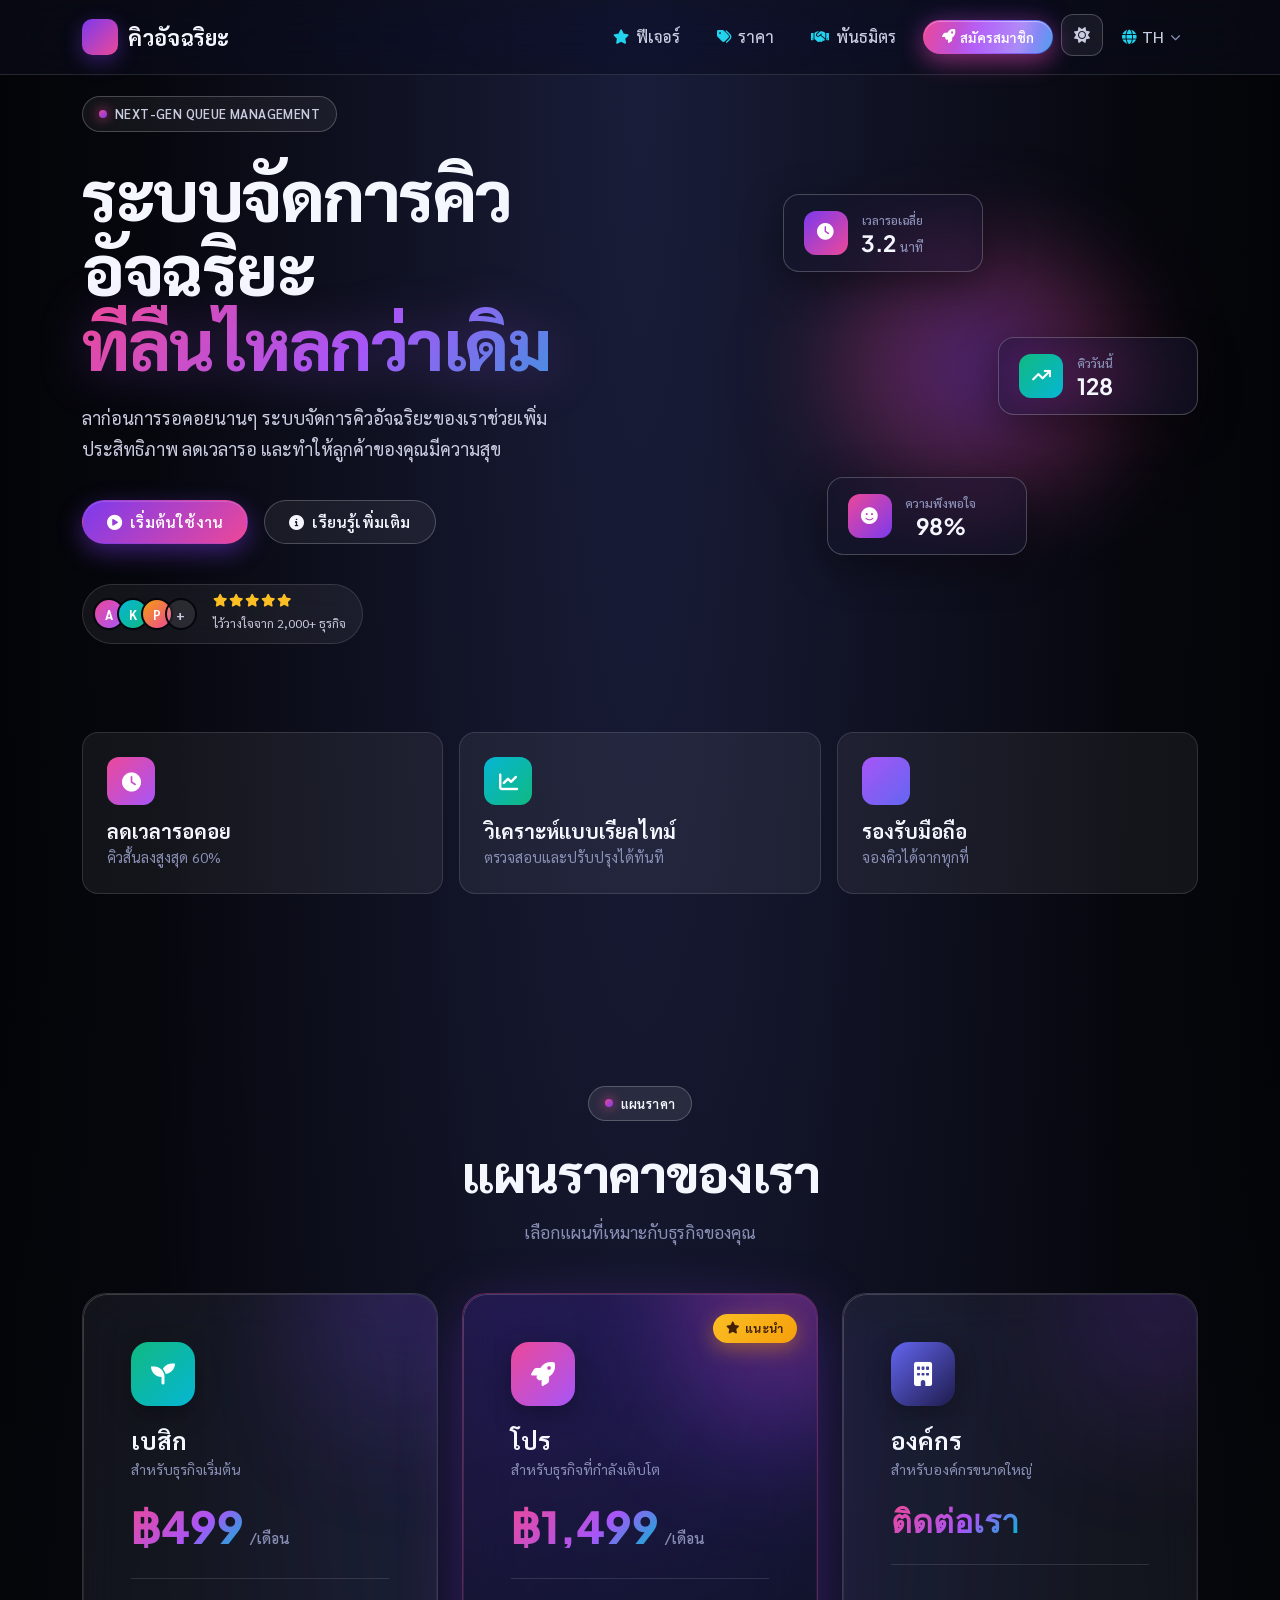
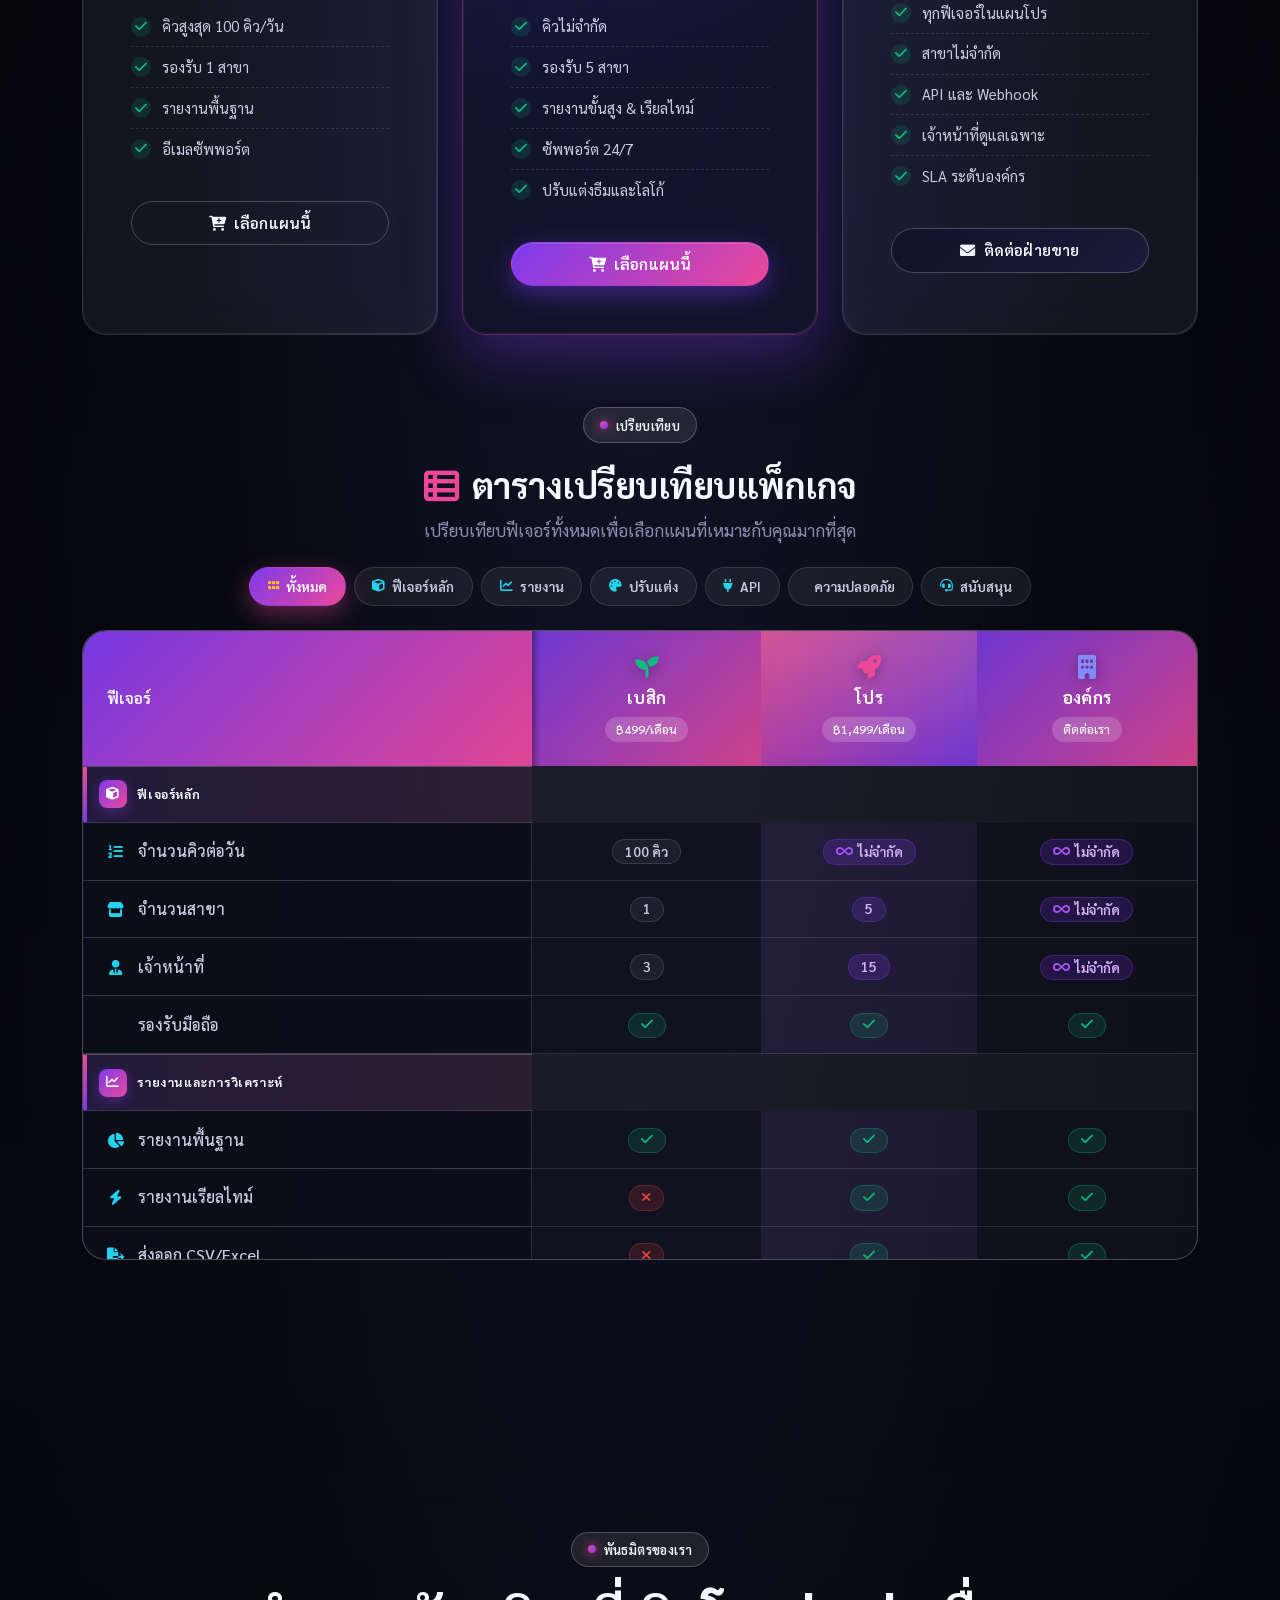
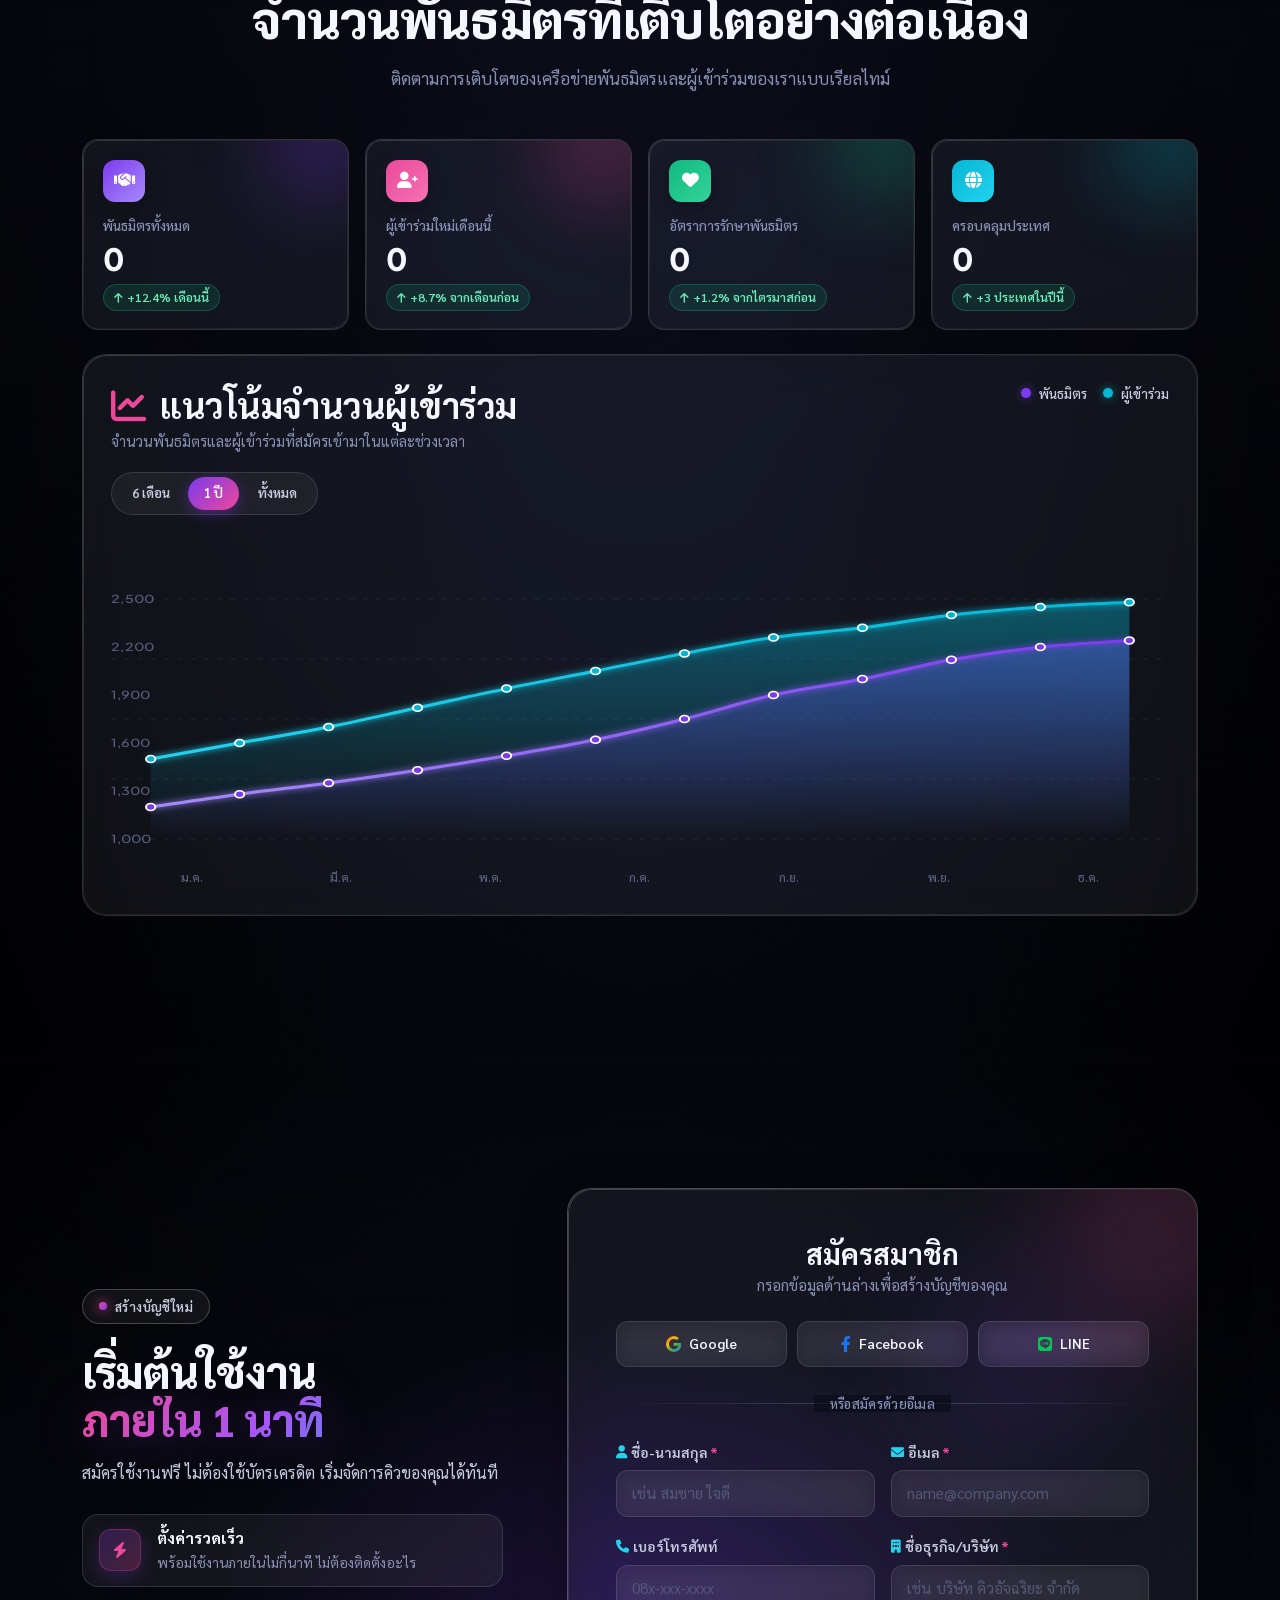
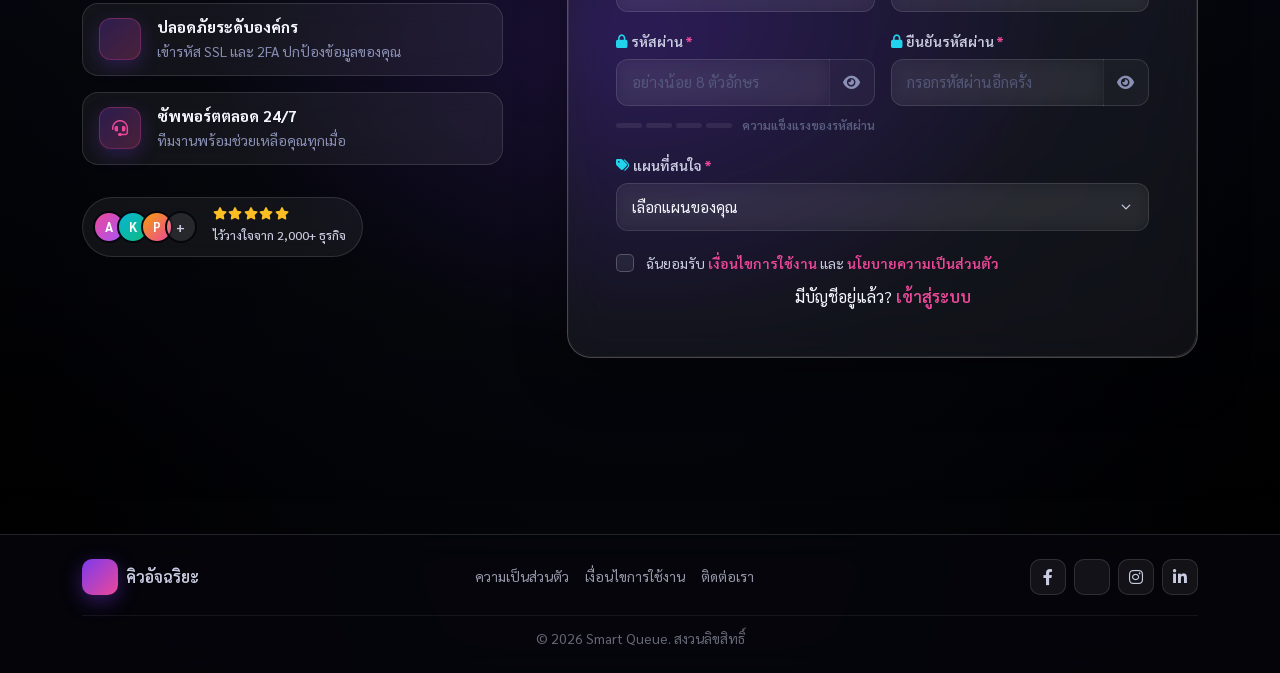
==== commit 8fc3978b: "Transform nav to floating" ====
--- a/index.html
+++ b/index.html
@@ -48,72 +48,74 @@
     </div>
 
     <!-- ================= NAVBAR ================= -->
-    <nav class="navbar navbar-expand-lg aurora-navbar sticky-top">
-        <div class="container">
-            <a class="navbar-brand aurora-brand" href="#">
-                <span class="brand-mark"><i class="fas fa-users-line"></i></span>
-                <span data-i18n data-th="คิวอัจฉริยะ" data-en="Smart Queue">คิวอัจฉริยะ</span>
-            </a>
-            <button class="navbar-toggler aurora-toggler" type="button" data-bs-toggle="collapse"
-                data-bs-target="#navbarNav" aria-controls="navbarNav" aria-expanded="false"
-                aria-label="Toggle navigation">
-                <span class="navbar-toggler-icon"></span>
-            </button>
-            <div class="collapse navbar-collapse" id="navbarNav">
-                <ul class="navbar-nav ms-auto align-items-lg-center">
-                    <li class="nav-item">
-                        <a class="nav-link aurora-nav-link" href="#features">
-                            <i class="fas fa-star"></i>
-                            <span data-i18n data-th="ฟีเจอร์" data-en="Features">ฟีเจอร์</span>
-                        </a>
-                    </li>
-                    <li class="nav-item">
-                        <a class="nav-link aurora-nav-link" href="#pricing">
-                            <i class="fas fa-tags"></i>
-                            <span data-i18n data-th="ราคา" data-en="Pricing">ราคา</span>
-                        </a>
-                    </li>
-                    <li class="nav-item">
-                        <a class="nav-link aurora-nav-link" href="#partners">
-                            <i class="fas fa-handshake"></i>
-                            <span data-i18n data-th="พันธมิตร" data-en="Partners">พันธมิตร</span>
-                        </a>
-                    </li>
-                    <li class="nav-item ms-lg-2">
-                        <a class="btn aurora-btn aurora-btn-rainbow aurora-btn-sm" href="#register">
-                            <i class="fas fa-rocket me-1"></i>
-                            <span data-i18n data-th="สมัครสมาชิก" data-en="Sign up">สมัครสมาชิก</span>
-                        </a>
-                    </li>
-                    <li class="nav-item ms-lg-2">
-                        <button type="button" id="themeToggle" class="theme-toggle"
-                            aria-label="Toggle color theme" aria-pressed="false"
-                            title="Toggle theme">
-                            <i class="fas fa-sun theme-icon-sun" aria-hidden="true"></i>
-                            <i class="fas fa-moon theme-icon-moon" aria-hidden="true"></i>
-                        </button>
-                    </li>
-                    <li class="nav-item dropdown lang-switcher">
-                        <a class="nav-link aurora-nav-link aurora-lang-toggle" href="#" id="langDropdown" role="button"
-                            data-bs-toggle="dropdown" aria-expanded="false" aria-label="Language switcher">
-                            <i class="fas fa-globe"></i>
-                            <span id="currentLangLabel">TH</span>
-                            <i class="fas fa-chevron-down lang-caret"></i>
-                        </a>
-                        <ul class="dropdown-menu aurora-dropdown" aria-labelledby="langDropdown">
-                            <li>
-                                <a class="dropdown-item lang-switch" href="#" data-lang="th">
-                                    <span class="flag">🇹🇭</span> ภาษาไทย
-                                </a>
-                            </li>
-                            <li>
-                                <a class="dropdown-item lang-switch" href="#" data-lang="en">
-                                    <span class="flag">🇬🇧</span> English
-                                </a>
-                            </li>
-                        </ul>
-                    </li>
-                </ul>
+    <nav class="navbar navbar-expand-lg aurora-navbar fixed-top">
+        <div class="aurora-navbar-pill">
+            <div class="container">
+                <a class="navbar-brand aurora-brand" href="#">
+                    <span class="brand-mark"><i class="fas fa-users-line"></i></span>
+                    <span data-i18n data-th="คิวอัจฉริยะ" data-en="Smart Queue">คิวอัจฉริยะ</span>
+                </a>
+                <button class="navbar-toggler aurora-toggler" type="button" data-bs-toggle="collapse"
+                    data-bs-target="#navbarNav" aria-controls="navbarNav" aria-expanded="false"
+                    aria-label="Toggle navigation">
+                    <span class="navbar-toggler-icon"></span>
+                </button>
+                <div class="collapse navbar-collapse" id="navbarNav">
+                    <ul class="navbar-nav ms-auto align-items-lg-center">
+                        <li class="nav-item">
+                            <a class="nav-link aurora-nav-link" href="#features">
+                                <i class="fas fa-star"></i>
+                                <span data-i18n data-th="ฟีเจอร์" data-en="Features">ฟีเจอร์</span>
+                            </a>
+                        </li>
+                        <li class="nav-item">
+                            <a class="nav-link aurora-nav-link" href="#pricing">
+                                <i class="fas fa-tags"></i>
+                                <span data-i18n data-th="ราคา" data-en="Pricing">ราคา</span>
+                            </a>
+                        </li>
+                        <li class="nav-item">
+                            <a class="nav-link aurora-nav-link" href="#partners">
+                                <i class="fas fa-handshake"></i>
+                                <span data-i18n data-th="พันธมิตร" data-en="Partners">พันธมิตร</span>
+                            </a>
+                        </li>
+                        <li class="nav-item ms-lg-2">
+                            <a class="btn aurora-btn aurora-btn-rainbow aurora-btn-sm" href="#register">
+                                <i class="fas fa-rocket me-1"></i>
+                                <span data-i18n data-th="สมัครสมาชิก" data-en="Sign up">สมัครสมาชิก</span>
+                            </a>
+                        </li>
+                        <li class="nav-item ms-lg-2">
+                            <button type="button" id="themeToggle" class="theme-toggle"
+                                aria-label="Toggle color theme" aria-pressed="false"
+                                title="Toggle theme">
+                                <i class="fas fa-sun theme-icon-sun" aria-hidden="true"></i>
+                                <i class="fas fa-moon theme-icon-moon" aria-hidden="true"></i>
+                            </button>
+                        </li>
+                        <li class="nav-item dropdown lang-switcher">
+                            <a class="nav-link aurora-nav-link aurora-lang-toggle" href="#" id="langDropdown" role="button"
+                                data-bs-toggle="dropdown" aria-expanded="false" aria-label="Language switcher">
+                                <i class="fas fa-globe"></i>
+                                <span id="currentLangLabel">TH</span>
+                                <i class="fas fa-chevron-down lang-caret"></i>
+                            </a>
+                            <ul class="dropdown-menu aurora-dropdown" aria-labelledby="langDropdown">
+                                <li>
+                                    <a class="dropdown-item lang-switch" href="#" data-lang="th">
+                                        <span class="flag">🇹🇭</span> ภาษาไทย
+                                    </a>
+                                </li>
+                                <li>
+                                    <a class="dropdown-item lang-switch" href="#" data-lang="en">
+                                        <span class="flag">🇬🇧</span> English
+                                    </a>
+                                </li>
+                            </ul>
+                        </li>
+                    </ul>
+                </div>
             </div>
         </div>
     </nav>
--- a/styles.css
+++ b/styles.css
@@ -293,14 +293,76 @@
 }
 
 /* ==================== NAVBAR ==================== */
+/*
+ * Outer .aurora-navbar stays transparent and acts only as a
+ * fixed-position container. The visual styling (background, blur,
+ * border, padding) lives on the inner .aurora-navbar-pill which
+ * morphs from a full-width strip into a centered floating pill
+ * when the page is scrolled (toggled via .is-scrolled in JS).
+ */
 .aurora-navbar {
+    padding: 0;
+    z-index: 1030;
+    transition: padding 0.35s var(--ease);
+}
+
+.aurora-navbar-pill {
+    /* The parent <nav> is display:flex (Bootstrap .navbar), so a plain
+     * block child without an explicit width would shrink-wrap to its
+     * content. Force the pill to span the full nav width in both
+     * default and scrolled states. */
+    width: 100%;
     background: var(--navbar-bg);
     backdrop-filter: blur(20px) saturate(160%);
     -webkit-backdrop-filter: blur(20px) saturate(160%);
     border-bottom: 1px solid var(--glass-border);
+    border-radius: 0;
     padding: 0.85rem 0;
-    z-index: 1030;
-    transition: all 0.3s var(--ease);
+    box-shadow: none;
+    /* Needed so the mobile collapse menu can be absolutely
+     * positioned just below the pill (outside its rounded shape). */
+    position: relative;
+    transition:
+        border-radius 0.45s var(--ease),
+        padding 0.35s var(--ease),
+        background 0.4s var(--ease),
+        border-color 0.4s var(--ease),
+        box-shadow 0.4s var(--ease),
+        transform 0.45s var(--ease);
+}
+
+/* The inner .container must behave like the direct child of a
+ * Bootstrap .navbar (which is display:flex). Without this, the
+ * brand, toggler and collapse stack vertically and the navbar
+ * doubles in height. Promote the container to a flex container so
+ * the brand sits on the left and the menu sits on the right in
+ * the same row. */
+.aurora-navbar-pill > .container {
+    display: flex;
+    flex-wrap: wrap;
+    align-items: center;
+    justify-content: space-between;
+}
+
+.aurora-navbar.is-scrolled {
+    padding: 1rem 1.5rem;
+}
+
+.aurora-navbar.is-scrolled .aurora-navbar-pill {
+    border-radius: 999px;
+    border: 1px solid var(--glass-border-strong);
+    border-bottom-color: var(--glass-border-strong);
+    padding: 0.55rem 1.5rem;
+    box-shadow:
+        0 12px 40px rgba(0, 0, 0, 0.35),
+        0 0 0 1px rgba(255, 255, 255, 0.04) inset;
+    transform: translateY(0);
+}
+
+[data-theme="light"] .aurora-navbar.is-scrolled .aurora-navbar-pill {
+    box-shadow:
+        0 14px 38px rgba(13, 19, 48, 0.12),
+        0 2px 10px rgba(13, 19, 48, 0.08);
 }
 
 .aurora-brand {
@@ -337,6 +399,13 @@
     align-items: center;
     gap: 0.45rem;
     position: relative;
+    white-space: nowrap;
+}
+
+/* Keep all nav items in a single row, even when the viewport
+ * is narrow enough that the items would otherwise wrap. */
+.aurora-navbar .navbar-nav {
+    flex-wrap: nowrap;
 }
 
 .aurora-nav-link i {
@@ -376,8 +445,24 @@
         backdrop-filter: blur(20px);
         border: 1px solid var(--glass-border);
         border-radius: var(--radius-md);
-        margin-top: 1rem;
         padding: 1rem;
+        /* Pull the menu out of the pill's flow and place it just
+         * below the pill so it appears OUTSIDE the navbar (not
+         * trapped inside the pill's rounded shape). */
+        position: absolute;
+        top: calc(100% + 0.75rem);
+        left: 0;
+        right: 0;
+        z-index: 1030;
+    }
+
+    /* When the floating pill is active on mobile, the collapse menu
+       must span the full width of the pill (not stay centered with
+       the pill's max-width) so the tap targets stay reachable. */
+    .aurora-navbar.is-scrolled .navbar-collapse {
+        max-width: calc(100vw - 2rem);
+        margin-left: 0;
+        margin-right: 0;
     }
 
     .aurora-nav-link {
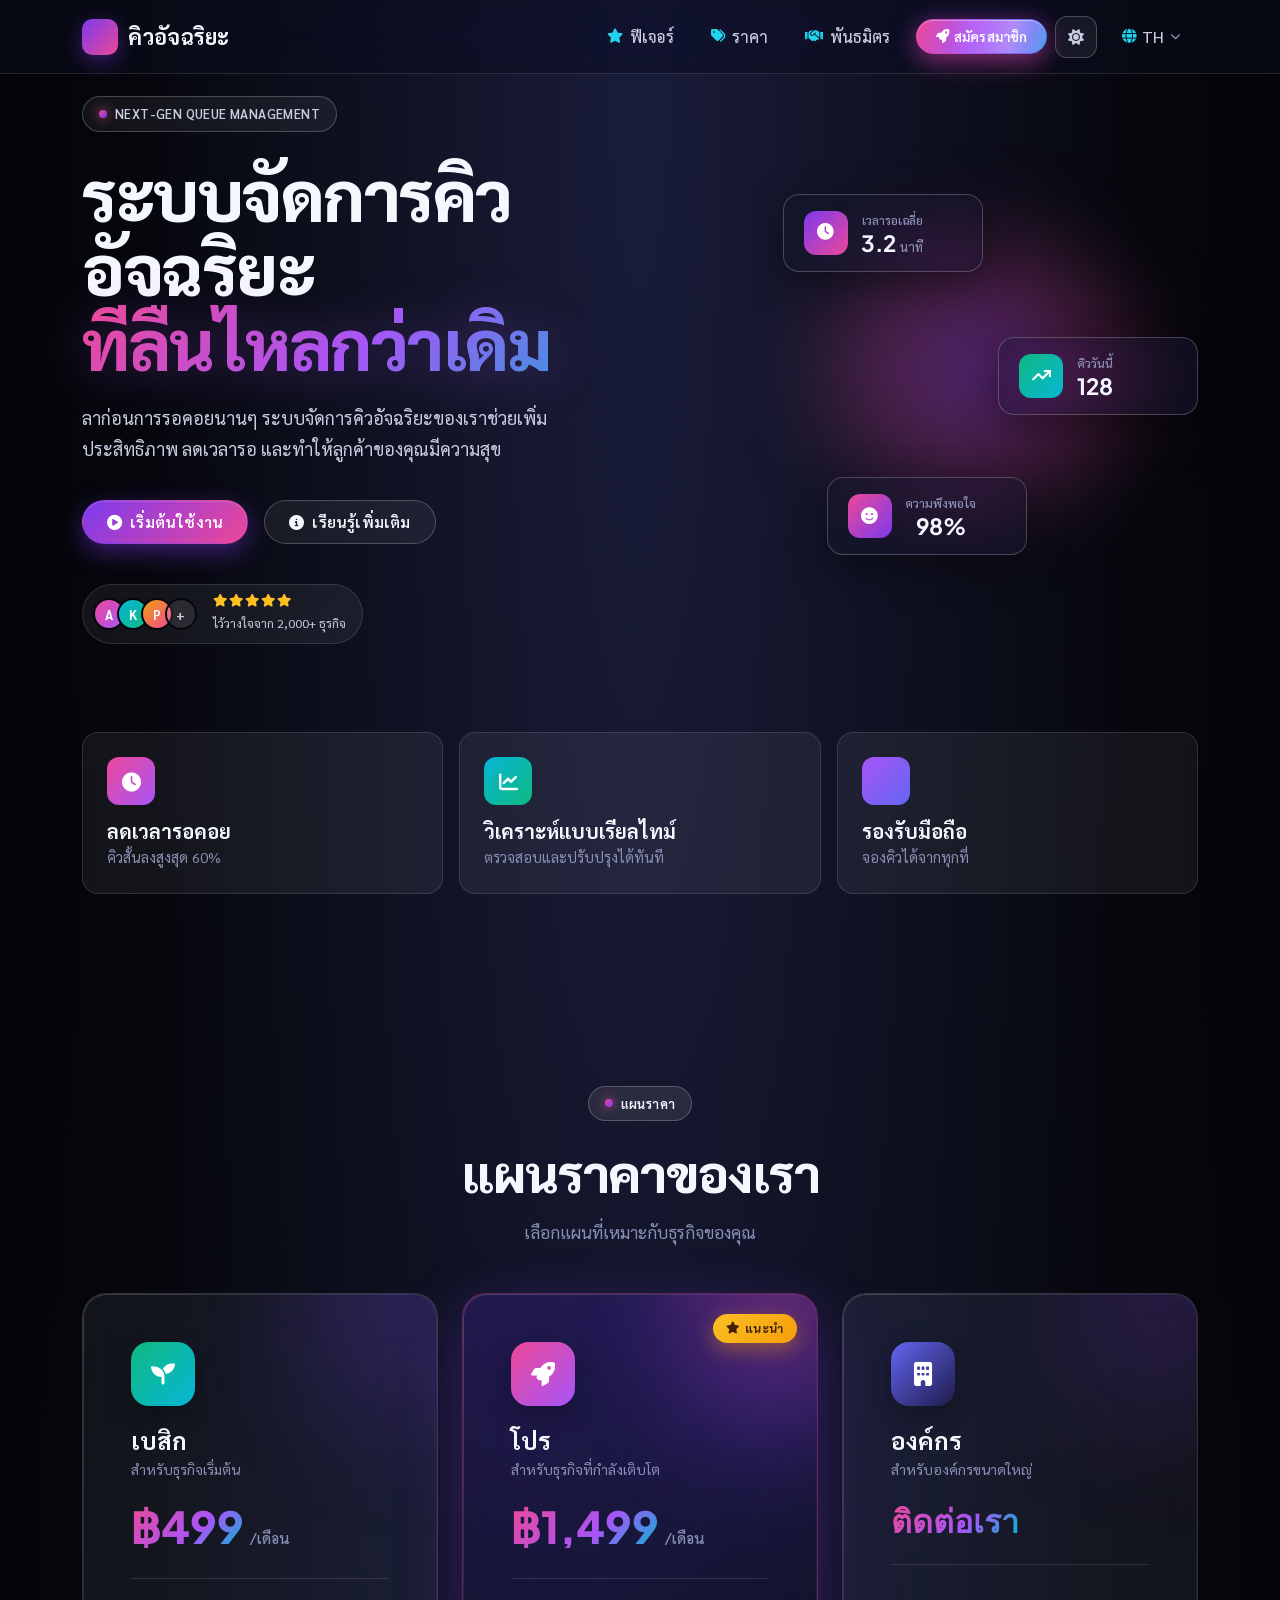
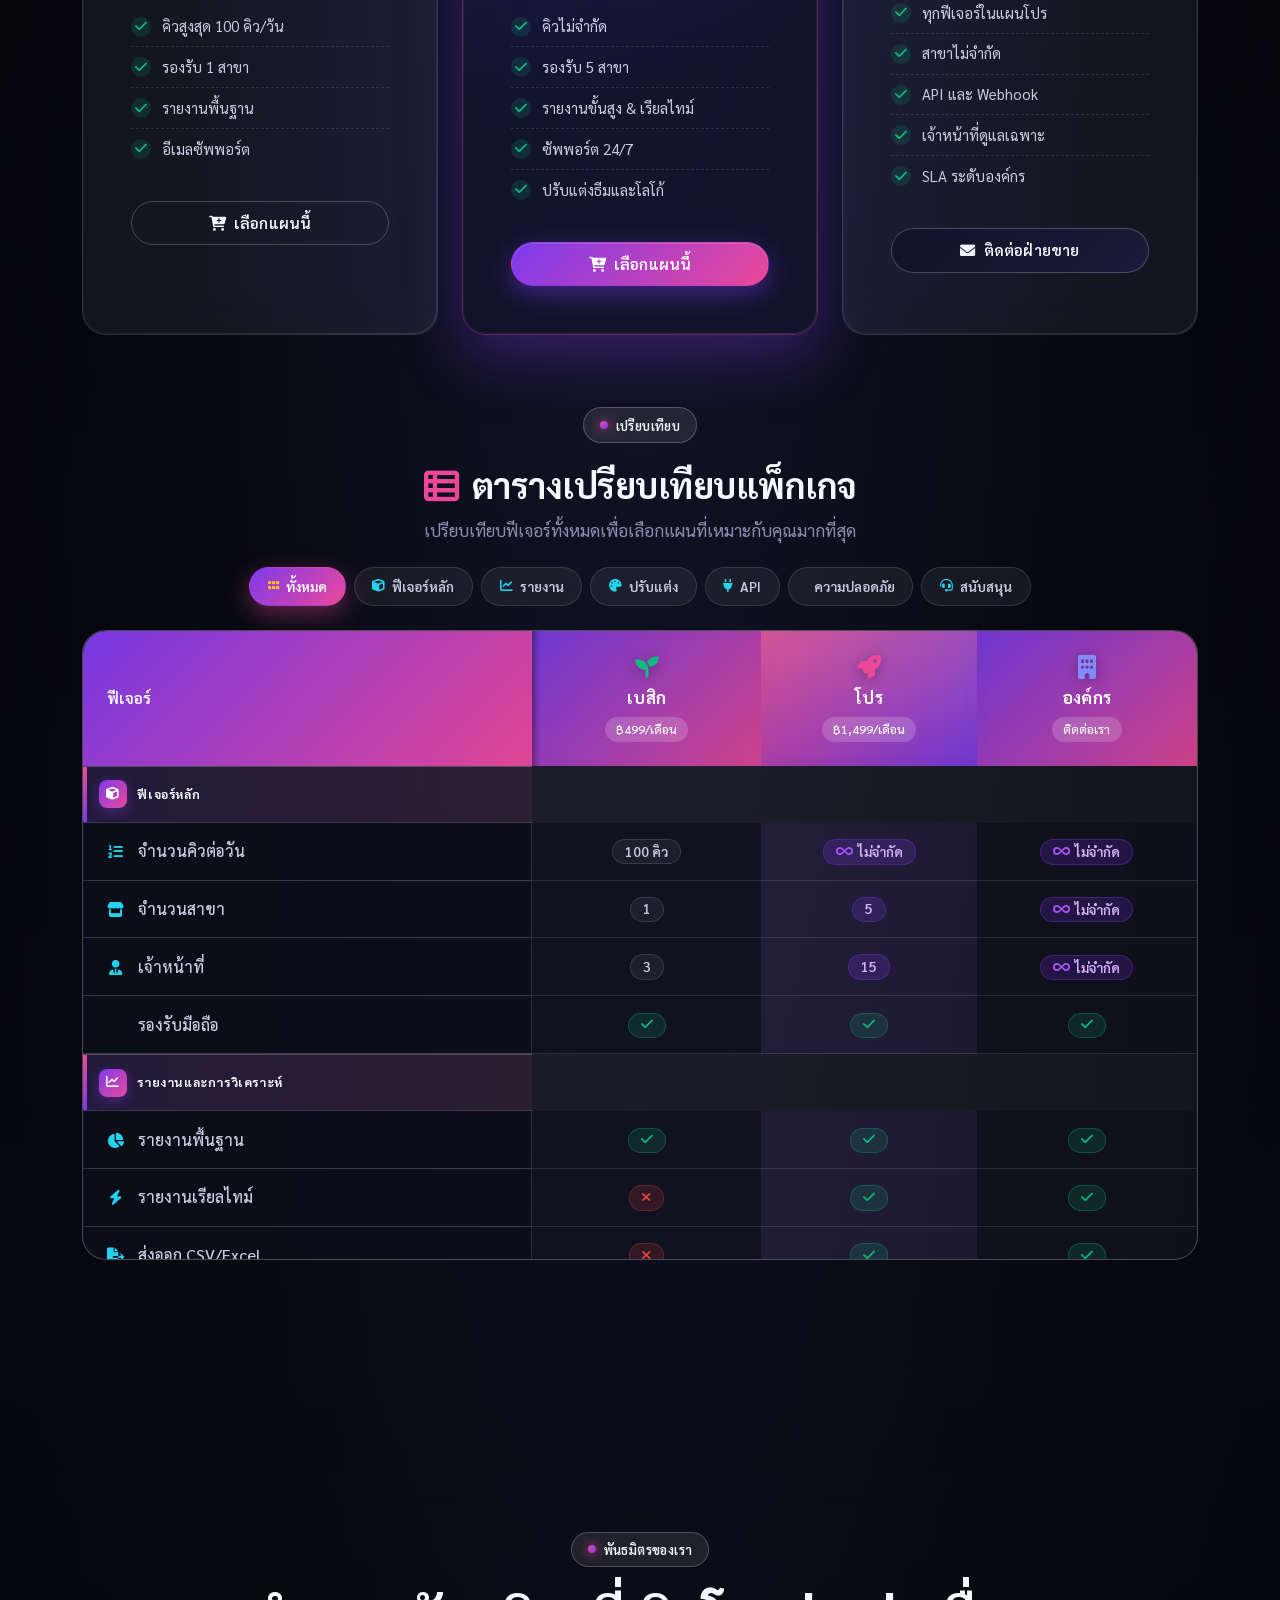
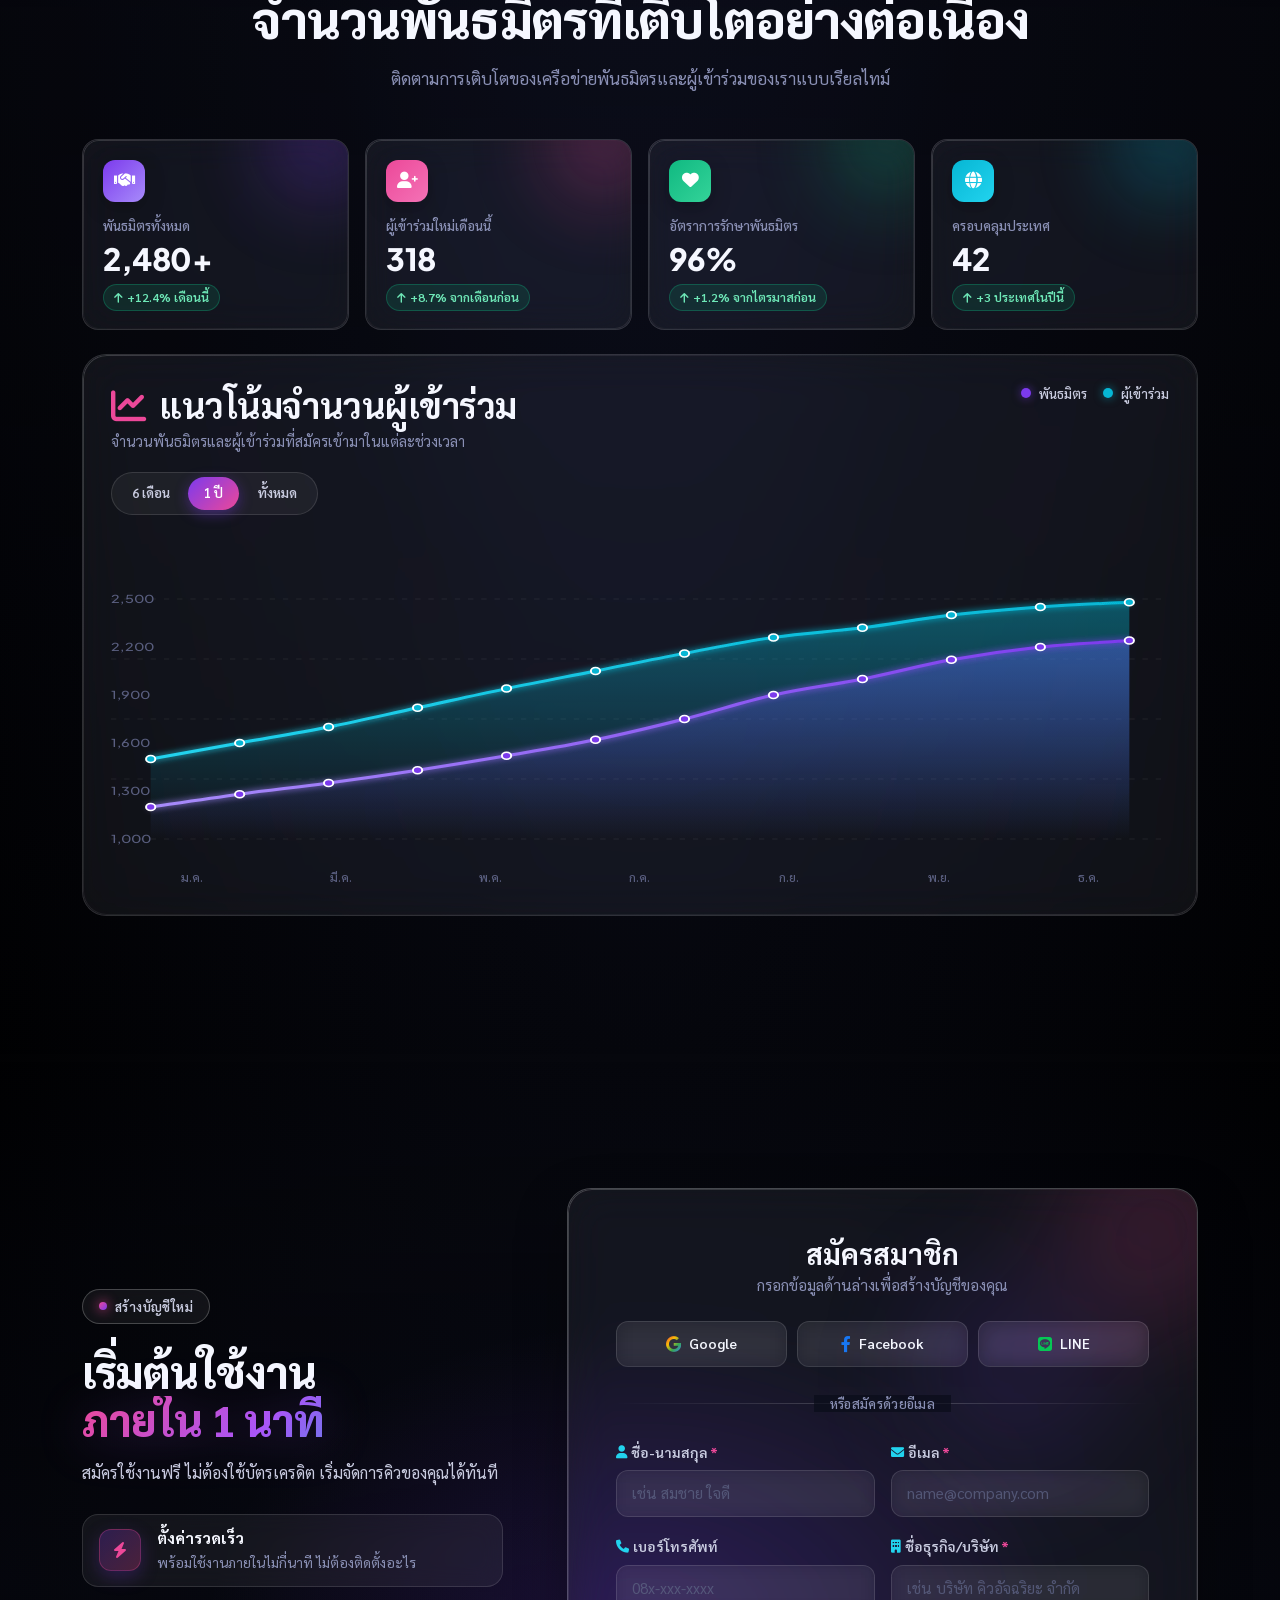
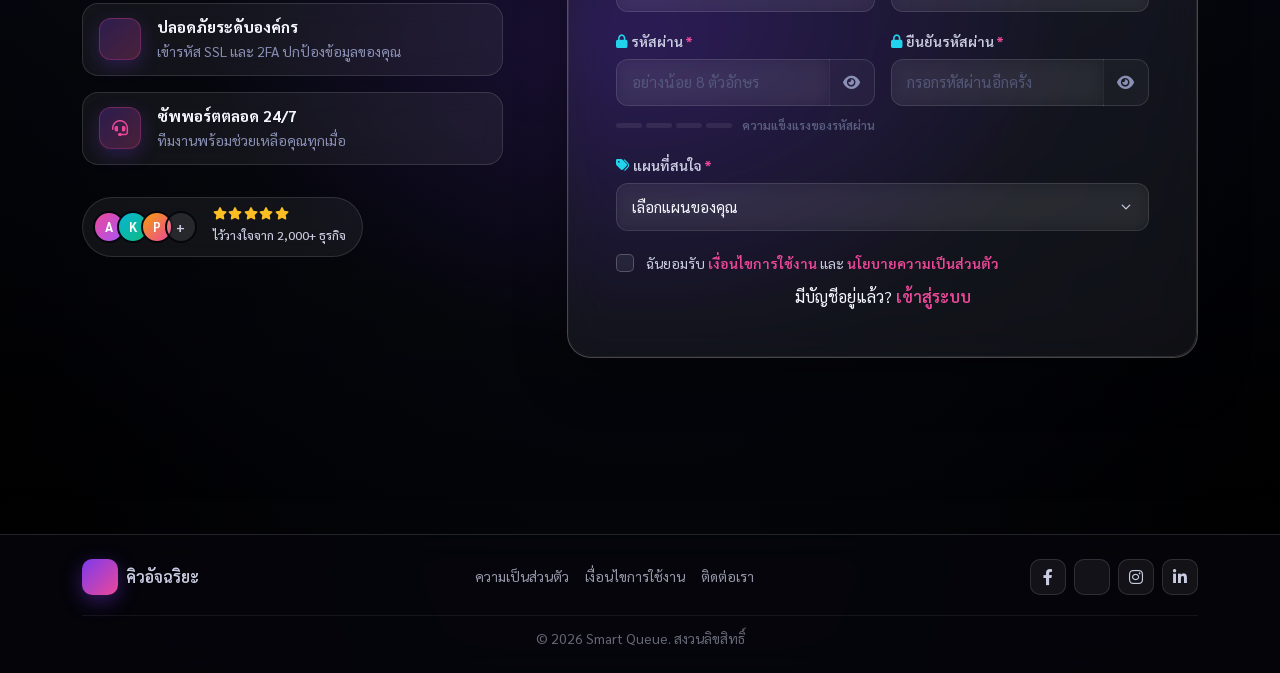
==== commit ca37d78f: "Update DESIGN.md" ====
--- a/index.html
+++ b/index.html
@@ -55,6 +55,40 @@
                     <span class="brand-mark"><i class="fas fa-users-line"></i></span>
                     <span data-i18n data-th="คิวอัจฉริยะ" data-en="Smart Queue">คิวอัจฉริยะ</span>
                 </a>
+
+                <!-- Utility actions: theme toggle + language switcher.
+                     Placed BEFORE the navbar-toggler so they stay visible
+                     in the navbar header (on both mobile and desktop)
+                     without needing to open the collapse menu. -->
+                <div class="navbar-utility d-flex align-items-center">
+                    <button type="button" id="themeToggle" class="theme-toggle"
+                        aria-label="Toggle color theme" aria-pressed="false"
+                        title="Toggle theme">
+                        <i class="fas fa-sun theme-icon-sun" aria-hidden="true"></i>
+                        <i class="fas fa-moon theme-icon-moon" aria-hidden="true"></i>
+                    </button>
+                    <div class="dropdown lang-switcher">
+                        <a class="nav-link aurora-nav-link aurora-lang-toggle" href="#" id="langDropdown" role="button"
+                            data-bs-toggle="dropdown" aria-expanded="false" aria-label="Language switcher">
+                            <i class="fas fa-globe"></i>
+                            <span id="currentLangLabel">TH</span>
+                            <i class="fas fa-chevron-down lang-caret"></i>
+                        </a>
+                        <ul class="dropdown-menu aurora-dropdown dropdown-menu-end" aria-labelledby="langDropdown">
+                            <li>
+                                <a class="dropdown-item lang-switch" href="#" data-lang="th">
+                                    <span class="flag">🇹🇭</span> ภาษาไทย
+                                </a>
+                            </li>
+                            <li>
+                                <a class="dropdown-item lang-switch" href="#" data-lang="en">
+                                    <span class="flag">🇬🇧</span> English
+                                </a>
+                            </li>
+                        </ul>
+                    </div>
+                </div>
+
                 <button class="navbar-toggler aurora-toggler" type="button" data-bs-toggle="collapse"
                     data-bs-target="#navbarNav" aria-controls="navbarNav" aria-expanded="false"
                     aria-label="Toggle navigation">
@@ -85,34 +119,6 @@
                                 <i class="fas fa-rocket me-1"></i>
                                 <span data-i18n data-th="สมัครสมาชิก" data-en="Sign up">สมัครสมาชิก</span>
                             </a>
-                        </li>
-                        <li class="nav-item ms-lg-2">
-                            <button type="button" id="themeToggle" class="theme-toggle"
-                                aria-label="Toggle color theme" aria-pressed="false"
-                                title="Toggle theme">
-                                <i class="fas fa-sun theme-icon-sun" aria-hidden="true"></i>
-                                <i class="fas fa-moon theme-icon-moon" aria-hidden="true"></i>
-                            </button>
-                        </li>
-                        <li class="nav-item dropdown lang-switcher">
-                            <a class="nav-link aurora-nav-link aurora-lang-toggle" href="#" id="langDropdown" role="button"
-                                data-bs-toggle="dropdown" aria-expanded="false" aria-label="Language switcher">
-                                <i class="fas fa-globe"></i>
-                                <span id="currentLangLabel">TH</span>
-                                <i class="fas fa-chevron-down lang-caret"></i>
-                            </a>
-                            <ul class="dropdown-menu aurora-dropdown" aria-labelledby="langDropdown">
-                                <li>
-                                    <a class="dropdown-item lang-switch" href="#" data-lang="th">
-                                        <span class="flag">🇹🇭</span> ภาษาไทย
-                                    </a>
-                                </li>
-                                <li>
-                                    <a class="dropdown-item lang-switch" href="#" data-lang="en">
-                                        <span class="flag">🇬🇧</span> English
-                                    </a>
-                                </li>
-                            </ul>
                         </li>
                     </ul>
                 </div>
--- a/styles.css
+++ b/styles.css
@@ -467,6 +467,48 @@
 
     .aurora-nav-link {
         text-align: left;
+    }
+}
+
+/* ==================== NAVBAR UTILITY (theme + lang) ==================== */
+/*
+ * The .navbar-utility wrapper holds the theme toggle and the language
+ * switcher. It is placed in the DOM BEFORE the .aurora-toggler so the
+ * two buttons stay accessible even when the collapse menu is closed
+ * (no need to open the hamburger on mobile).
+ *
+ * Visual order: brand → collapse → utility → toggler
+ * (achieved via the `order` property; the DOM order is
+ * brand → utility → toggler → collapse).
+ */
+.navbar-utility {
+    display: flex;
+    align-items: center;
+    gap: 0.4rem;
+    order: 3;
+}
+
+.aurora-toggler {
+    /* Push the toggler to the very end of the flex row so the
+     * utility group can sit between the menu and the toggler. */
+    order: 4;
+}
+
+@media (max-width: 991.98px) {
+    .navbar-utility {
+        /* On mobile, the collapse is hidden so there's no flex-grow
+         * to push the utility to the right. Use auto margin instead
+         * and leave a small gap before the toggler. */
+        margin-left: auto;
+        margin-right: 0.5rem;
+    }
+}
+
+@media (min-width: 992px) {
+    .navbar-utility {
+        /* On desktop, the collapse already pushes the utility to the
+         * right via its flex-grow:1. Add a small gap from the menu. */
+        margin-left: 0.5rem;
     }
 }
 
